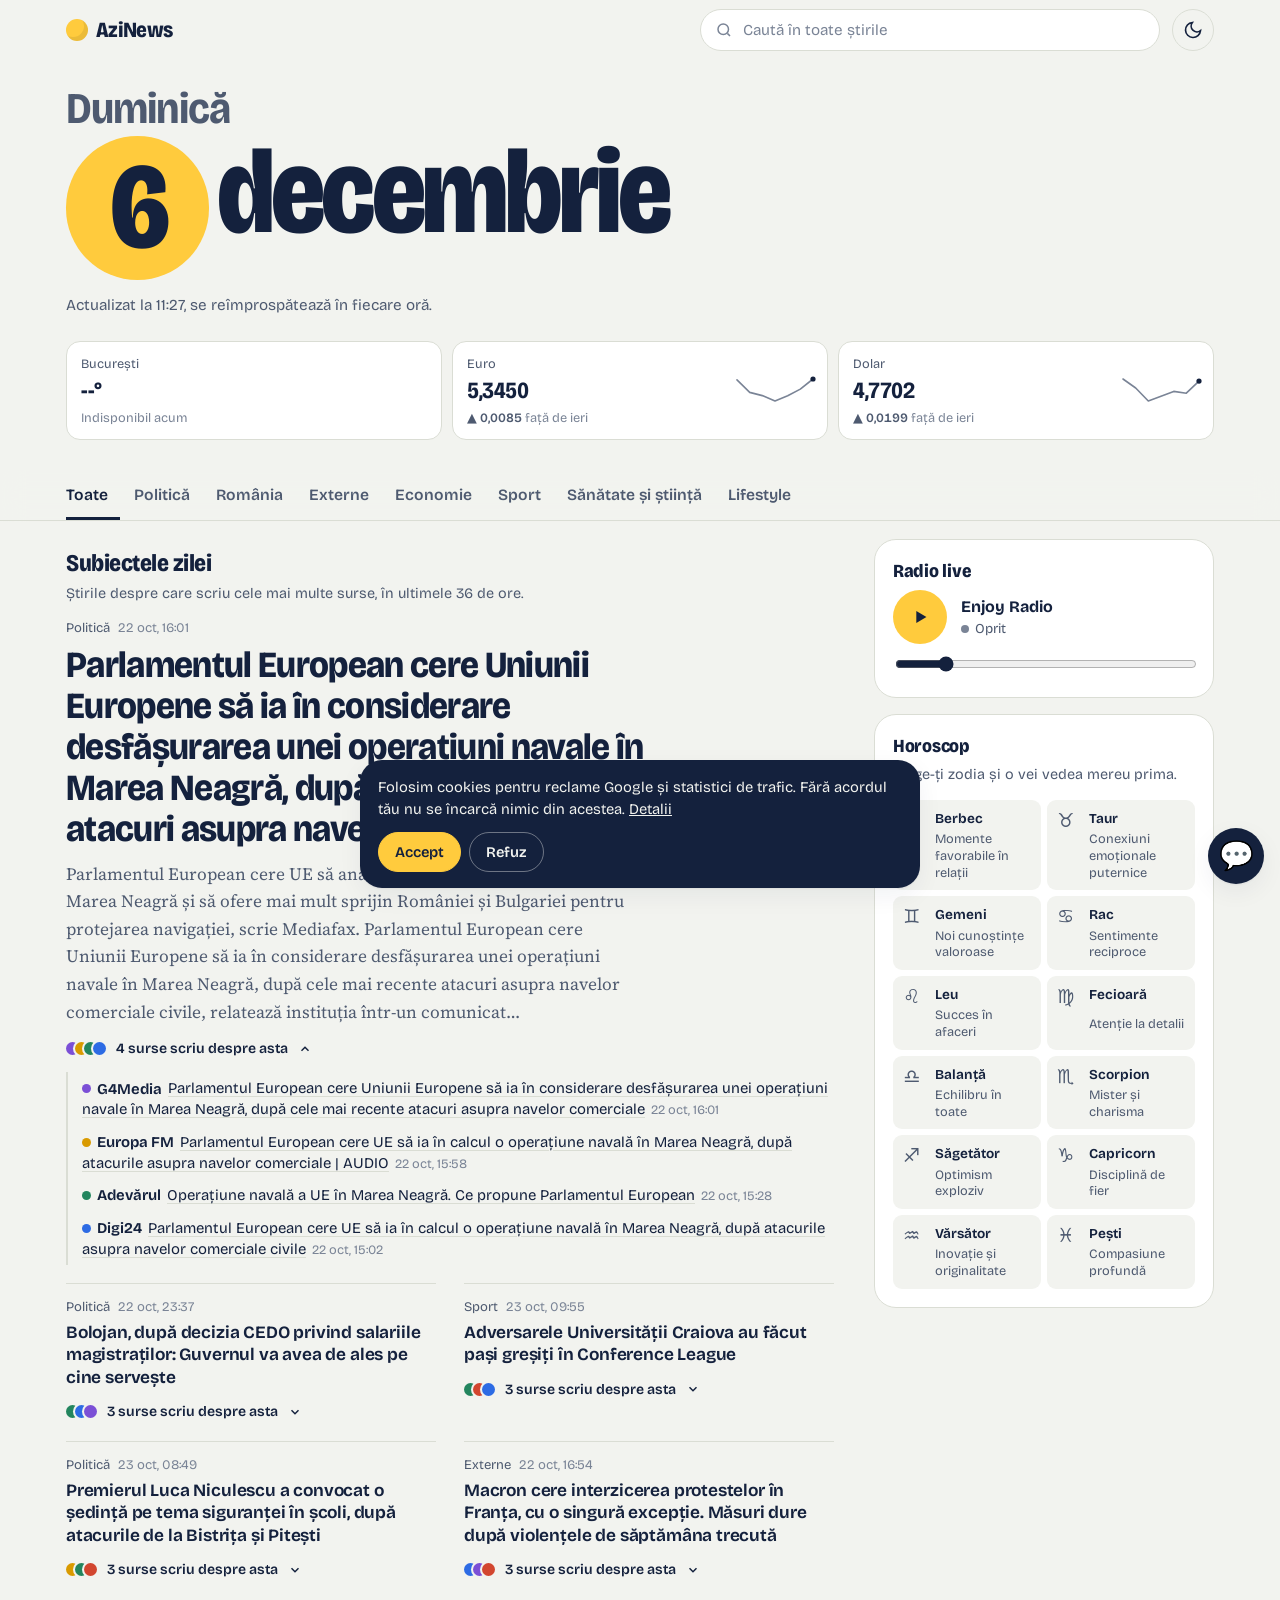
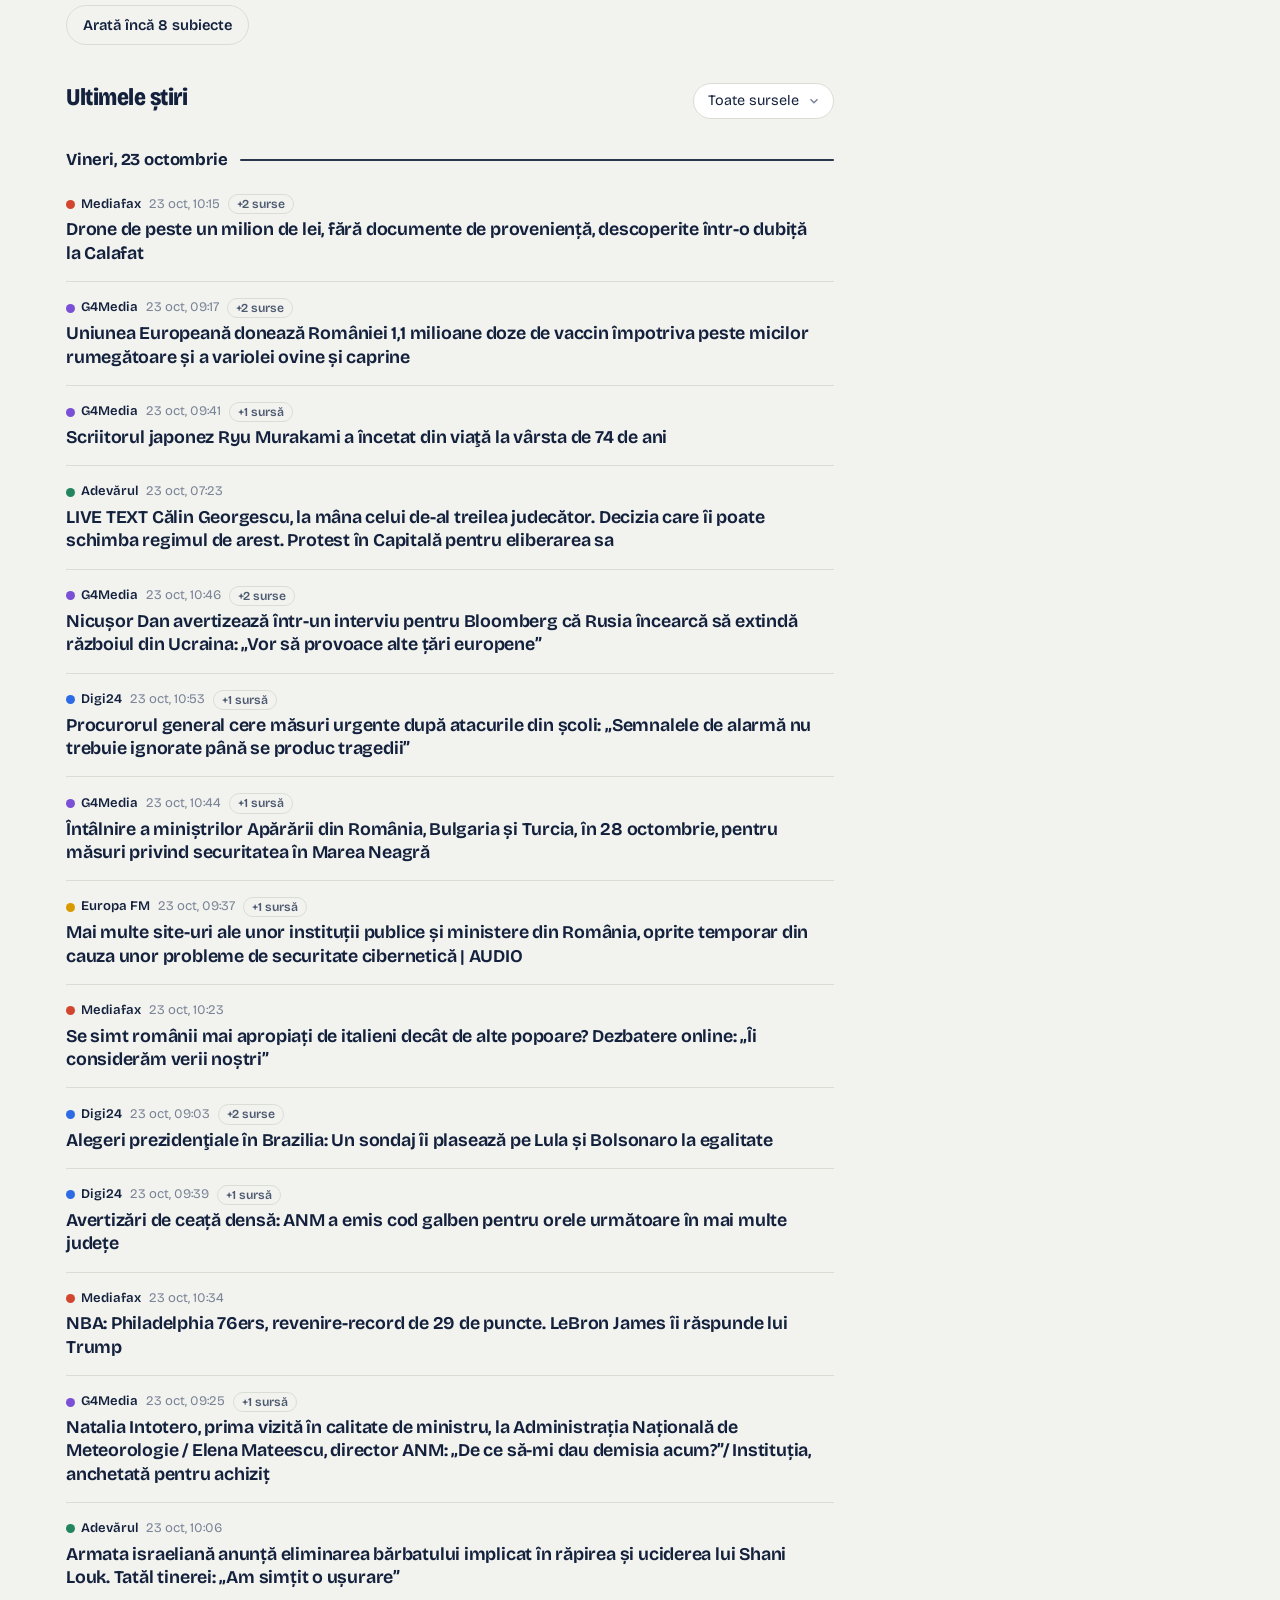
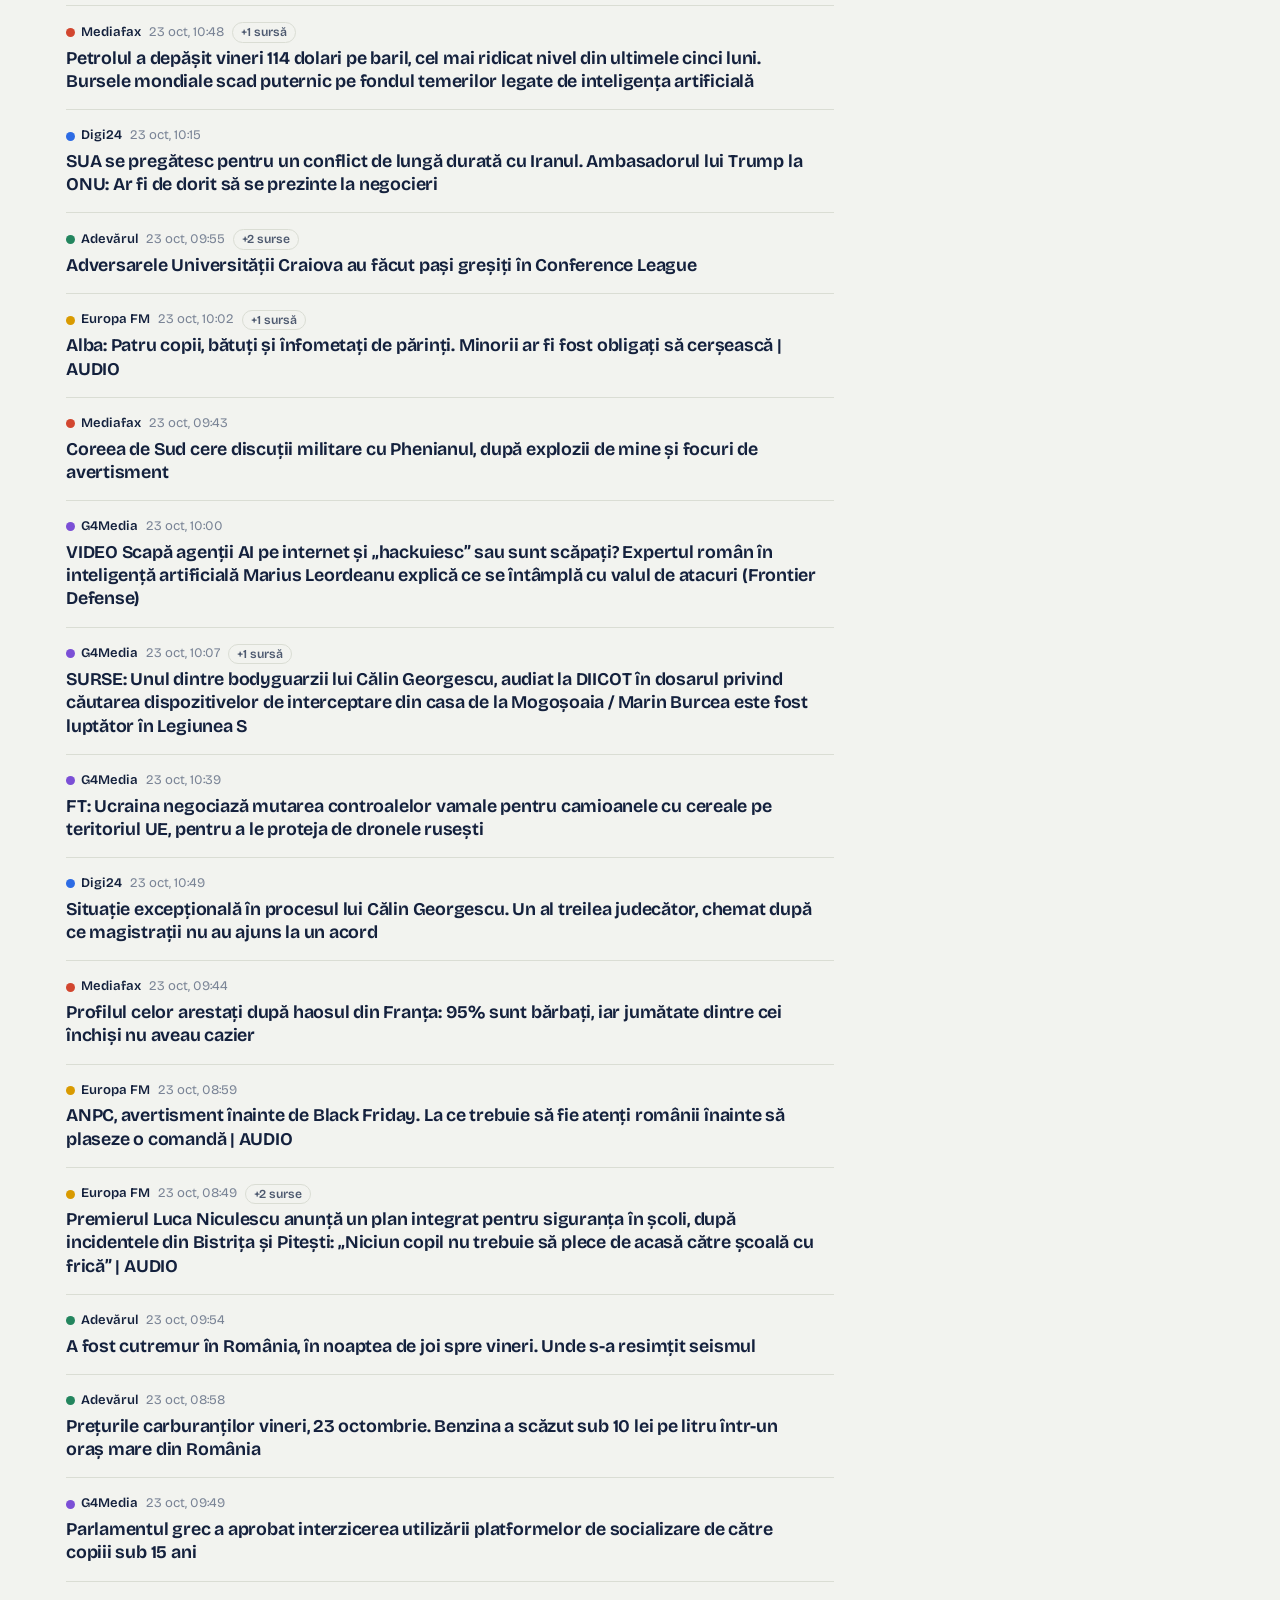
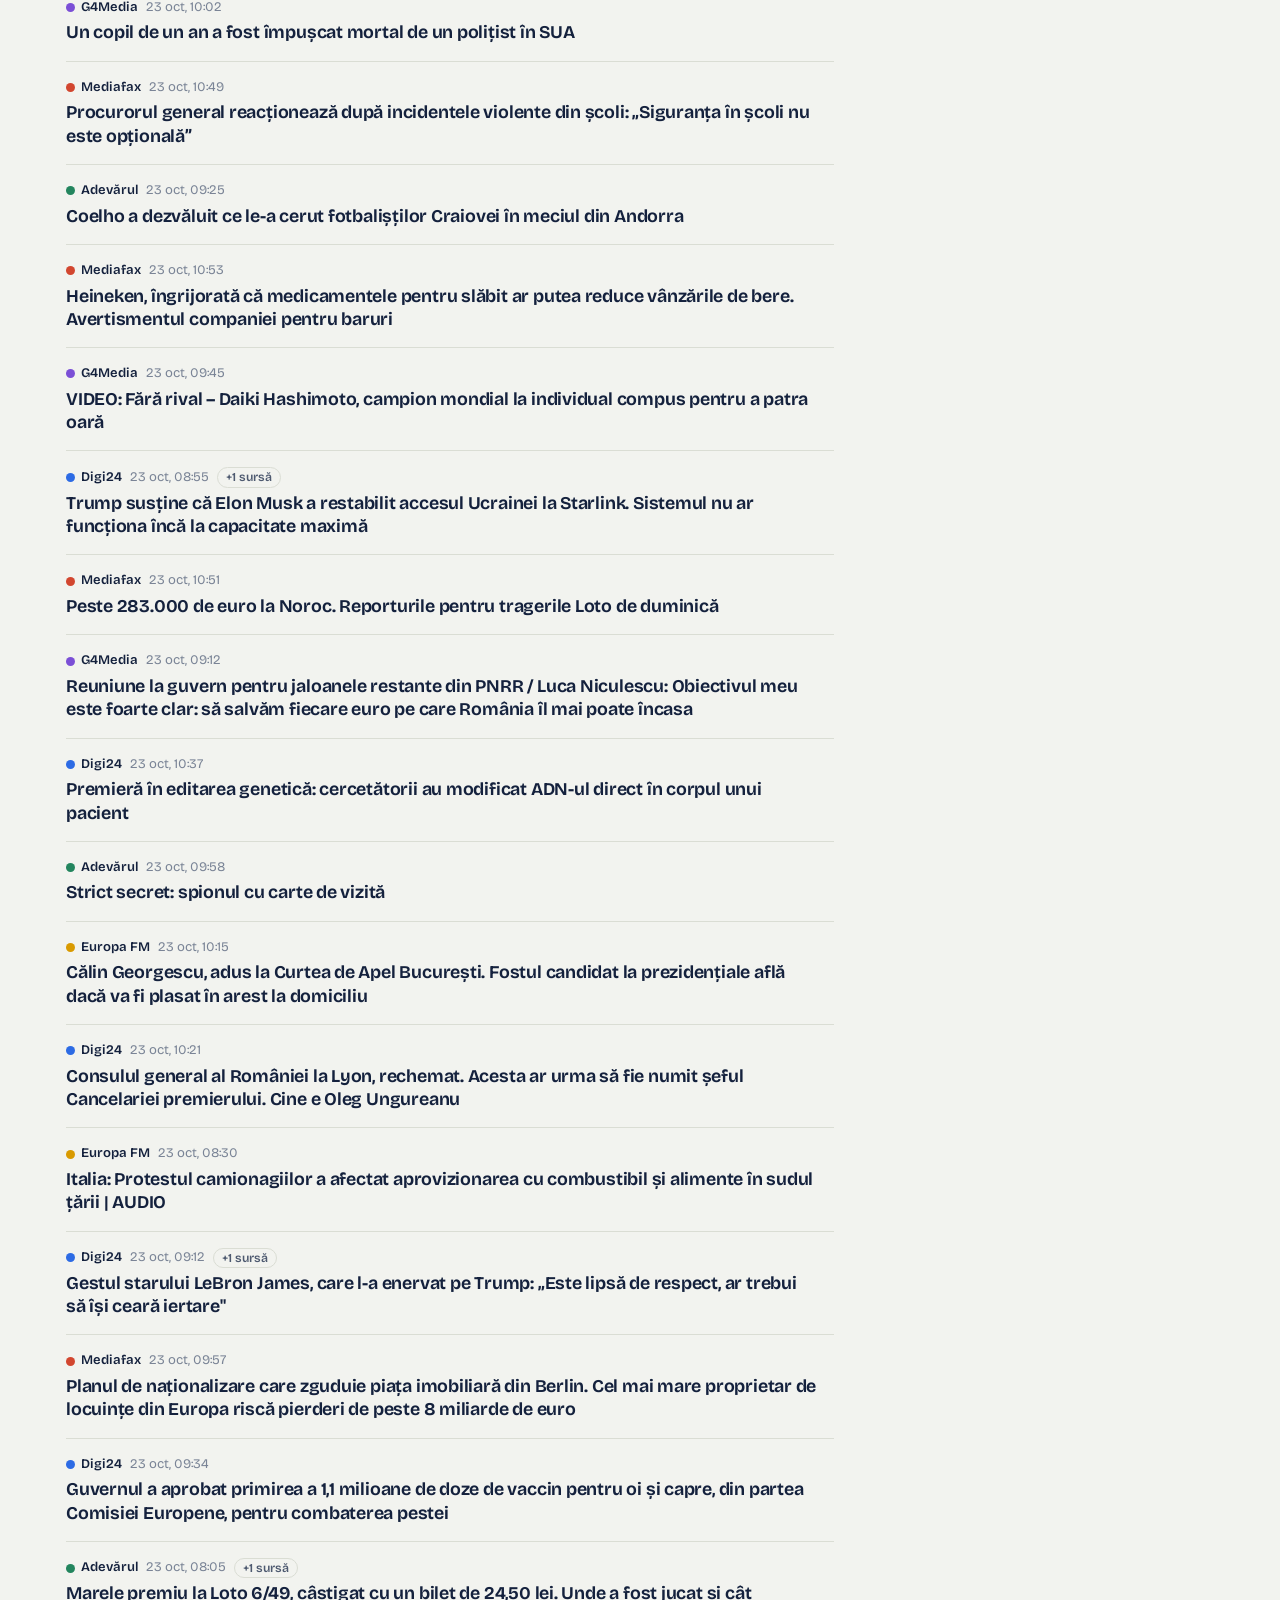
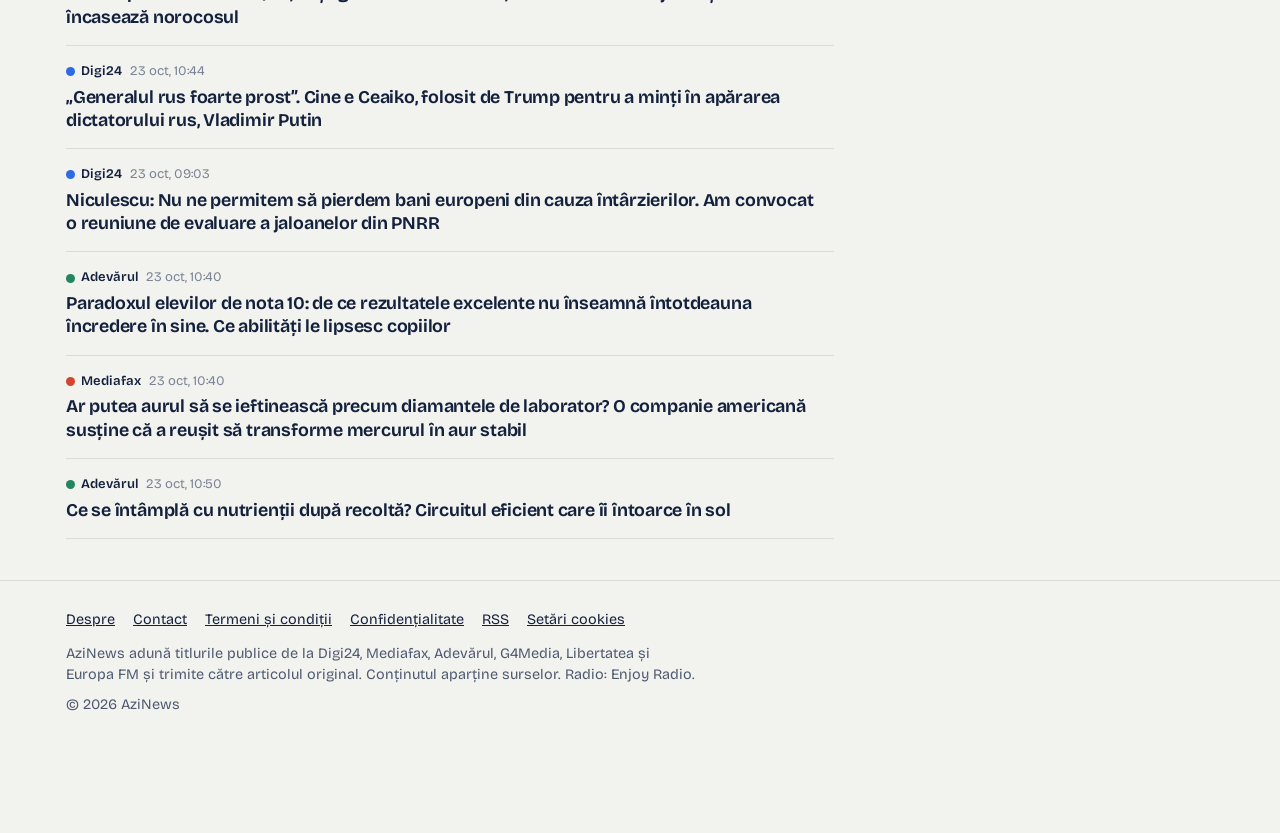
==== index.html @ 399f36e2 "Carduri de sus: curs BNR cu variație, pictograme meteo, crypto mutat în sertar - fetch_fx.py: curs o" ====
<!DOCTYPE html>
<html lang="ro">
<head>
    <meta charset="UTF-8">
    <meta name="viewport" content="width=device-width, initial-scale=1, viewport-fit=cover">
    <title>AziNews - Știrile de azi din România</title>
    <meta name="description" content="Știrile zilei din România într-un singur loc: Digi24, Mediafax, Adevărul, G4Media, Libertatea și Europa FM. Plus vremea, cursul valutar și radio live.">
    <meta property="og:title" content="AziNews - Știrile de azi din România">
    <meta property="og:description" content="Știrile zilei din șase surse românești, actualizate în fiecare oră.">
    <meta property="og:type" content="website">
    <meta property="og:url" content="https://azinews.ro/">
    <meta property="og:image" content="https://azinews.ro/icon-512.png">
    <meta name="theme-color" content="#F2F3EF" media="(prefers-color-scheme: light)">
    <meta name="theme-color" content="#0E1525" media="(prefers-color-scheme: dark)">
    <link rel="manifest" href="manifest.json">
    <link rel="icon" href="icon-192.png">
    <link rel="apple-touch-icon" href="icon-192.png">
    <link rel="alternate" type="application/rss+xml" title="AziNews" href="feed.xml">
    <link rel="preconnect" href="https://fonts.googleapis.com">
    <link rel="preconnect" href="https://fonts.gstatic.com" crossorigin>
    <link href="https://fonts.googleapis.com/css2?family=Bricolage+Grotesque:opsz,wdth,wght@12..96,75..100,400..800&family=Source+Serif+4:ital,opsz,wght@0,8..60,400;0,8..60,600;1,8..60,400&display=swap" rel="stylesheet">
    <script>
        // tema se aplică înainte de randare, ca să nu clipească pagina
        (function () {
            try {
                var t = localStorage.getItem('theme');
                if (t === 'light' || t === 'dark') document.documentElement.dataset.theme = t;
            } catch (e) {}
        })();
    </script>
    <style>
        :root {
            --paper: #F2F3EF;
            --surface: #FFFFFF;
            --ink: #14213D;
            --ink-2: #4E5A70;
            --ink-3: #7A8496;
            --rule: #DADDD4;
            --link: #2448E0;
            --azi: #FFCB3D;
            --azi-ink: #14213D;
            --up: #12805C;
            --down: #C23A2B;
            --shadow: 0 1px 2px rgba(20, 33, 61, .06), 0 8px 24px rgba(20, 33, 61, .06);

            --src-digi24: #2D6BE4;
            --src-mediafax: #D2462F;
            --src-europafm: #D99A00;
            --src-libertatea: #C2185B;
            --src-adevarul: #23855E;
            --src-g4media: #7B4FD6;

            --display: 'Bricolage Grotesque', system-ui, sans-serif;
            --serif: 'Source Serif 4', Georgia, serif;
            --radius-lg: 22px;
            --radius: 14px;
            --radius-sm: 9px;
            --gutter: 16px;
            color-scheme: light;
        }
        @media (prefers-color-scheme: dark) {
            :root:not([data-theme="light"]) {
                --paper: #0E1525;
                --surface: #162038;
                --ink: #E9EDF5;
                --ink-2: #A3AEC2;
                --ink-3: #75819A;
                --rule: #26324D;
                --link: #93AAFF;
                --azi: #FFD45C;
                --up: #4CC79A;
                --down: #FF7A6B;
                --shadow: 0 1px 2px rgba(0, 0, 0, .3), 0 10px 30px rgba(0, 0, 0, .25);
                color-scheme: dark;
            }
        }
        :root[data-theme="dark"] {
            --paper: #0E1525;
            --surface: #162038;
            --ink: #E9EDF5;
            --ink-2: #A3AEC2;
            --ink-3: #75819A;
            --rule: #26324D;
            --link: #93AAFF;
            --azi: #FFD45C;
            --up: #4CC79A;
            --down: #FF7A6B;
            --shadow: 0 1px 2px rgba(0, 0, 0, .3), 0 10px 30px rgba(0, 0, 0, .25);
            color-scheme: dark;
        }

        *, *::before, *::after { box-sizing: border-box; }
        html { -webkit-text-size-adjust: 100%; }
        body {
            margin: 0;
            background: var(--paper);
            color: var(--ink);
            font-family: var(--display);
            font-size: 16px;
            line-height: 1.5;
            -webkit-font-smoothing: antialiased;
        }
        a { color: var(--link); }
        button { font: inherit; color: inherit; }
        img { display: block; max-width: 100%; }
        :focus-visible { outline: 3px solid var(--link); outline-offset: 2px; border-radius: 6px; }
        .sr-only { position: absolute; width: 1px; height: 1px; overflow: hidden; clip: rect(0 0 0 0); white-space: nowrap; }
        .wrap { max-width: 1180px; margin: 0 auto; padding: 0 var(--gutter); }

        /* ---------- bara de sus ---------- */
        .topbar {
            position: sticky; top: 0; z-index: 50;
            background: color-mix(in srgb, var(--paper) 88%, transparent);
            backdrop-filter: saturate(1.4) blur(12px);
            -webkit-backdrop-filter: saturate(1.4) blur(12px);
            border-bottom: 1px solid transparent;
            transition: border-color .2s;
        }
        .topbar.scrolled { border-bottom-color: var(--rule); }
        .topbar .wrap { display: flex; align-items: center; gap: 12px; height: 60px; }
        .wordmark {
            font-weight: 800; font-size: 1.35rem; letter-spacing: -0.03em;
            color: var(--ink); text-decoration: none; display: flex; align-items: center; gap: 8px;
            font-variation-settings: "wdth" 85;
        }
        .wordmark .sun {
            width: 22px; height: 22px; border-radius: 50%; background: var(--azi);
            box-shadow: inset -4px -4px 0 rgba(0,0,0,.08);
        }
        .search {
            flex: 1; display: flex; align-items: center; gap: 8px;
            max-width: 460px; margin-left: auto;
            background: var(--surface); border: 1px solid var(--rule); border-radius: 999px;
            padding: 0 6px 0 14px; height: 42px;
        }
        .search:focus-within { border-color: var(--link); }
        .search svg { flex: none; width: 18px; height: 18px; color: var(--ink-3); }
        .search input {
            flex: 1; min-width: 0; border: 0; outline: 0; background: transparent;
            font: inherit; font-size: 0.95rem; color: var(--ink);
        }
        .search input::-webkit-search-cancel-button { display: none; }
        .search input::placeholder { color: var(--ink-3); }
        .icon-btn {
            flex: none; width: 42px; height: 42px; border-radius: 50%;
            display: grid; place-items: center; cursor: pointer;
            background: transparent; border: 1px solid var(--rule);
        }
        .icon-btn:hover { background: var(--surface); }
        .icon-btn svg { width: 20px; height: 20px; }
        .search .clear { width: 32px; height: 32px; border: 0; display: none; }
        .search.has-text .clear { display: grid; }

        /* ---------- azi: data ca masthead ---------- */
        .today { padding: 28px 0 8px; }
        .today h1 {
            margin: 0; font-weight: 800; line-height: .9; letter-spacing: -0.03em;
            font-size: clamp(3.1rem, 13vw, 7.6rem);
            font-variation-settings: "wdth" 84, "opsz" 96;
        }
        .today .weekday {
            display: block; font-size: .36em; letter-spacing: -0.02em; font-weight: 700;
            color: var(--ink-2); margin-bottom: .18em; font-variation-settings: "wdth" 90, "opsz" 48;
        }
        .today .num {
            display: inline-grid; place-items: center;
            min-width: 1.18em; height: 1.18em; padding: 0 .08em; margin-right: .06em;
            border-radius: 999px; background: var(--azi); color: var(--azi-ink);
            vertical-align: -.12em;
        }
        .today .status { margin: 14px 0 0; color: var(--ink-2); font-size: .95rem; }
        .today .status strong { color: var(--ink); font-weight: 600; }

        /* ---------- dintr-o privire: vreme, curs, crypto ---------- */
        .glance {
            display: grid; grid-template-columns: repeat(3, minmax(0, 1fr)); gap: 10px;
            margin: 24px 0 0;
        }
        .glance-item {
            text-align: left; cursor: pointer; background: var(--surface);
            border: 1px solid var(--rule); border-radius: var(--radius);
            padding: 12px 14px; min-width: 0;
        }
        .glance-item:hover { border-color: var(--ink-3); }
        .glance-item[aria-expanded="true"] { border-color: var(--ink); box-shadow: inset 0 0 0 1px var(--ink); }
        .glance-label { display: block; font-size: .8rem; color: var(--ink-2); white-space: nowrap; overflow: hidden; text-overflow: ellipsis; }
        .glance-value {
            display: block; font-weight: 700; font-size: 1.45rem; letter-spacing: -0.02em;
            font-variant-numeric: tabular-nums; font-variation-settings: "wdth" 85;
            white-space: nowrap; overflow: hidden; text-overflow: ellipsis;
        }
        .glance-sub { display: block; font-size: .8rem; color: var(--ink-3); white-space: nowrap; overflow: hidden; text-overflow: ellipsis; }
        .glance-item { position: relative; }
        .glance-value { display: flex; align-items: center; gap: 8px; }
        .wx:empty { display: none; }
        .wx svg { width: 28px; height: 28px; display: block; }
        .chg { color: var(--ink-2); font-weight: 600; font-variant-numeric: tabular-nums; }
        .spark { position: absolute; right: 14px; top: 50%; transform: translateY(-50%); width: 76px; height: 30px; color: var(--ink-3); }
        .spark svg { width: 100%; height: 100%; display: block; overflow: visible; }
        .drawer-head { display: flex; align-items: center; justify-content: space-between; gap: 12px; flex-wrap: wrap; margin-bottom: 12px; }
        .drawer-head h2 { margin: 0; }
        .seg { display: inline-flex; background: var(--paper); border-radius: 999px; padding: 3px; }
        .seg button { all: unset; cursor: pointer; padding: 6px 14px; border-radius: 999px; font-size: .88rem; font-weight: 600; color: var(--ink-2); }
        .seg button[aria-selected="true"] { background: var(--surface); color: var(--ink); box-shadow: 0 1px 2px rgba(0,0,0,.12); }
        .seg button:focus-visible { outline: 3px solid var(--link); }
        .fx-note { margin: 12px 0 0; font-size: .82rem; }
        .fx-note:empty { display: none; }
        .tile .chg { font-size: .8rem; }
        .drawer {
            margin-top: 10px; background: var(--surface); border: 1px solid var(--rule);
            border-radius: var(--radius); padding: 16px;
        }
        .drawer[hidden] { display: none; }
        .drawer h2 { margin: 0 0 12px; font-size: 1.05rem; font-weight: 700; }
        .drawer-grid { display: grid; grid-template-columns: repeat(auto-fill, minmax(118px, 1fr)); gap: 8px; }
        .tile { background: var(--paper); border-radius: var(--radius-sm); padding: 10px 12px; }
        .tile b { display: block; font-size: 1.05rem; font-variant-numeric: tabular-nums; }
        .tile > span { display: block; font-size: .8rem; color: var(--ink-2); }
        .tile b.glance-value { display: flex; gap: 6px; margin: 4px 0 2px; }
        .tile svg { width: 22px; height: 22px; flex: none; }
        .drawer-grid[hidden], .fx-note[hidden] { display: none; }
        .tile .up { color: var(--up); } .tile .down { color: var(--down); }
        .city-row { display: flex; gap: 8px; flex-wrap: wrap; margin-bottom: 14px; position: relative; }
        .city-row input {
            flex: 1 1 200px; height: 40px; border-radius: 999px; border: 1px solid var(--rule);
            background: var(--paper); color: var(--ink); padding: 0 14px; font: inherit;
        }
        .chip {
            flex: none; height: 36px; padding: 0 14px; border-radius: 999px; cursor: pointer;
            border: 1px solid var(--rule); background: var(--surface); color: var(--ink);
            font-size: .9rem; display: inline-flex; align-items: center; gap: 7px; white-space: nowrap;
        }
        .chip:hover { border-color: var(--ink-3); }
        .chip[aria-pressed="true"] { background: var(--ink); border-color: var(--ink); color: var(--paper); }
        .city-results { display: flex; gap: 6px; flex-wrap: wrap; }
        .muted { color: var(--ink-2); font-size: .9rem; }

        /* ---------- surse ---------- */
        .sources {
            display: flex; gap: 8px; overflow-x: auto; scrollbar-width: none;
            margin: 28px calc(var(--gutter) * -1) 0; padding: 2px var(--gutter) 4px;
        }
        .sources::-webkit-scrollbar { display: none; }
        .dot { width: 9px; height: 9px; border-radius: 50%; background: var(--src, var(--ink-3)); flex: none; }
        .chip[aria-pressed="true"] .dot { box-shadow: 0 0 0 2px var(--paper); }

        /* ---------- categorii (lipite sub bara de sus) ---------- */
        .cats {
            position: sticky; top: 60px; z-index: 40; margin-top: 22px;
            background: color-mix(in srgb, var(--paper) 92%, transparent);
            backdrop-filter: saturate(1.4) blur(12px); -webkit-backdrop-filter: saturate(1.4) blur(12px);
            border-bottom: 1px solid var(--rule);
        }
        .cats-inner { display: flex; gap: 2px; overflow-x: auto; scrollbar-width: none; }
        .cats-inner::-webkit-scrollbar { display: none; }
        .cats button {
            all: unset; cursor: pointer; white-space: nowrap; padding: 13px 12px 11px;
            font-weight: 600; font-size: .98rem; color: var(--ink-2); border-bottom: 3px solid transparent;
        }
        .cats button:first-child { padding-left: 0; }
        .cats button:hover { color: var(--ink); }
        .cats button[aria-pressed="true"] { color: var(--ink); border-bottom-color: var(--ink); }
        .cats button:focus-visible { outline: 3px solid var(--link); outline-offset: -3px; border-radius: 6px; }
        .src-select select {
            appearance: none; -webkit-appearance: none; height: 36px; border-radius: 999px; cursor: pointer;
            border: 1px solid var(--rule); background-color: var(--surface); color: var(--ink);
            font: inherit; font-size: .9rem; padding: 0 34px 0 14px;
            background-image: url("data:image/svg+xml,%3Csvg xmlns='http://www.w3.org/2000/svg' viewBox='0 0 24 24' fill='none' stroke='%237A8496' stroke-width='2.5'%3E%3Cpath d='m6 9 6 6 6-6'/%3E%3C/svg%3E");
            background-repeat: no-repeat; background-position: right 12px center; background-size: 14px;
        }

        /* ---------- subiectele zilei ---------- */
        #topStories { margin: 6px 0 34px; }
        #topStories[hidden] { display: none; }
        .ts-head p { margin: 2px 0 0; color: var(--ink-2); font-size: .9rem; }
        .ts-grid { display: grid; grid-template-columns: repeat(2, minmax(0, 1fr)); gap: 0 28px; margin-top: 18px; }
        .ts-item { border-top: 1px solid var(--rule); padding: 14px 0 16px; }
        .ts-item h3 { margin: 4px 0 6px; font-size: 1.08rem; line-height: 1.3; font-weight: 650; letter-spacing: -0.01em; }
        .ts-item h3 a, .lead h3 a { color: inherit; text-decoration: none; }
        .ts-item h3 a:hover { text-decoration: underline; text-underline-offset: 3px; }
        .why { font-family: var(--serif); color: var(--ink-2); font-size: .98rem; line-height: 1.55; margin: 0; }
        .lead .why { font-size: 1.08rem; line-height: 1.6; margin-top: 10px; max-width: 62ch; }
        .coverage { margin-top: 12px; }
        .cov-toggle { all: unset; cursor: pointer; display: inline-flex; align-items: center; gap: 10px; font-size: .88rem; font-weight: 600; color: var(--ink); }
        .cov-toggle:hover span:last-child { text-decoration: underline; text-underline-offset: 3px; }
        .cov-toggle:focus-visible { outline: 3px solid var(--link); outline-offset: 3px; border-radius: 4px; }
        .cov-toggle svg { width: 14px; height: 14px; transition: transform .15s; }
        .cov-toggle[aria-expanded="true"] svg { transform: rotate(180deg); }
        .cov-dots { display: inline-flex; padding-left: 4px; }
        .cov-dots .dot { width: 13px; height: 13px; margin-left: -4px; box-shadow: 0 0 0 2px var(--paper); }
        .cov-list { list-style: none; margin: 10px 0 0; padding: 0; border-left: 2px solid var(--rule); }
        .cov-list[hidden] { display: none; }
        .cov-list li { padding: 6px 0 6px 14px; font-size: .93rem; line-height: 1.38; }
        .cov-list .src { font-weight: 650; margin-right: 6px; display: inline-flex; align-items: center; gap: 6px; }
        .cov-list a { color: var(--ink); text-decoration-color: var(--rule); text-underline-offset: 3px; }
        .cov-list a:hover { text-decoration-color: currentColor; }
        .cov-list time { color: var(--ink-3); font-size: .8rem; margin-left: 6px; white-space: nowrap; }
        .more-src { font-size: .76rem; font-weight: 600; color: var(--ink-2); border: 1px solid var(--rule); border-radius: 999px; padding: 0 8px; }
        .cat-label { color: var(--ink-2); }

        /* ---------- layout ---------- */
        .layout { display: grid; grid-template-columns: minmax(0, 1fr) 340px; gap: 40px; align-items: start; margin-top: 18px; padding-bottom: 40px; }
        .feed-head { display: flex; align-items: baseline; justify-content: space-between; gap: 12px; margin: 6px 0 4px; }
        .feed-head h2 { margin: 0; font-size: 1.5rem; letter-spacing: -0.02em; font-weight: 800; font-variation-settings: "wdth" 85; }

        /* știrea principală */
        .lead { margin: 12px 0 8px; }
        .lead-media {
            display: block; position: relative; border-radius: var(--radius-lg); overflow: hidden;
            aspect-ratio: 16 / 9; background: var(--rule);
        }
        .lead-media img { width: 100%; height: 100%; object-fit: cover; }
        .lead .story-meta { margin-top: 14px; }
        .lead h3 {
            margin: 6px 0 0; font-size: clamp(1.55rem, 4.2vw, 2.3rem); line-height: 1.12;
            letter-spacing: -0.018em; font-weight: 750; font-variation-settings: "wdth" 94, "opsz" 72;
            max-width: 28ch;
        }
        .lead h3 a { color: inherit; text-decoration: none; }
        .lead h3 a:hover { text-decoration: underline; text-decoration-thickness: 2px; text-underline-offset: 4px; }
        .lead p { font-family: var(--serif); font-size: 1.08rem; line-height: 1.62; color: var(--ink-2); max-width: 62ch; margin: 10px 0 0; }

        /* lista de știri */
        .day-break {
            display: flex; align-items: center; gap: 12px; margin: 28px 0 6px;
            font-weight: 700; font-size: 1.05rem; letter-spacing: -0.01em;
        }
        .day-break::after { content: ""; flex: 1; height: 2px; background: var(--ink); opacity: .9; border-radius: 2px; }
        .story { border-bottom: 1px solid var(--rule); }
        .story-row { display: grid; grid-template-columns: minmax(0, 1fr) auto; gap: 16px; padding: 16px 0; align-items: start; }
        .story-meta { display: flex; align-items: center; gap: 8px; font-size: .82rem; color: var(--ink-2); flex-wrap: wrap; }
        .story-meta .src { display: inline-flex; align-items: center; gap: 6px; font-weight: 600; color: var(--ink); }
        .story-meta time { color: var(--ink-3); }
        .story-toggle {
            all: unset; display: block; cursor: pointer; margin-top: 4px;
            font-size: 1.12rem; line-height: 1.3; font-weight: 650; letter-spacing: -0.012em;
            font-variation-settings: "opsz" 24;
        }
        .story-toggle:hover { text-decoration: underline; text-decoration-thickness: 1.5px; text-underline-offset: 3px; }
        .story-toggle:focus-visible { outline: 3px solid var(--link); outline-offset: 3px; border-radius: 4px; }
        .story-thumb { width: 104px; height: 78px; border-radius: var(--radius-sm); object-fit: cover; background: var(--rule); }
        .story-more { padding: 0 0 18px; }
        .story-more[hidden] { display: none; }
        .story-more p { font-family: var(--serif); font-size: 1.02rem; line-height: 1.62; color: var(--ink-2); margin: 0 0 14px; max-width: 64ch; }
        .story-actions { display: flex; gap: 8px; flex-wrap: wrap; }
        .btn {
            display: inline-flex; align-items: center; gap: 8px; height: 40px; padding: 0 16px;
            border-radius: 999px; font-size: .92rem; font-weight: 600; cursor: pointer; text-decoration: none;
            border: 1px solid var(--ink); background: var(--ink); color: var(--paper);
        }
        .btn.ghost { background: transparent; color: var(--ink); border-color: var(--rule); }
        .btn.ghost:hover { border-color: var(--ink-3); }
        .btn svg { width: 16px; height: 16px; }
        .story.hit .story-row { padding: 14px 0; }
        .news-status { padding: 22px 0; color: var(--ink-2); }
        .news-status:empty { display: none; }
        #railAd:empty { display: none; }
        .news-ad { padding: 16px 0; border-bottom: 1px solid var(--rule); min-height: 0; }

        /* ---------- coloana laterală ---------- */
        .rail { display: grid; gap: 16px; position: sticky; top: 76px; }
        .panel { background: var(--surface); border: 1px solid var(--rule); border-radius: var(--radius-lg); padding: 18px; }
        .panel h2 { margin: 0 0 4px; font-size: 1.15rem; font-weight: 800; letter-spacing: -0.015em; font-variation-settings: "wdth" 88; }
        .panel > p { margin: 0 0 14px; color: var(--ink-2); font-size: .9rem; }
        .top10 { margin: 0; padding: 0; list-style: none; counter-reset: top; }
        .top10 li { counter-increment: top; display: grid; grid-template-columns: 30px 1fr; gap: 6px; padding: 10px 0; border-top: 1px solid var(--rule); font-size: .95rem; line-height: 1.4; }
        .top10 li::before { content: counter(top); font-weight: 800; font-size: 1.15rem; line-height: 1.2; font-variant-numeric: tabular-nums; }
        .top10 strong { font-weight: 650; }
        .radio { display: flex; align-items: center; gap: 14px; }
        .play {
            width: 54px; height: 54px; border-radius: 50%; border: 0; cursor: pointer; flex: none;
            background: var(--azi); color: var(--azi-ink); display: grid; place-items: center;
        }
        .play svg { width: 22px; height: 22px; }
        .radio-name { font-weight: 700; }
        .radio-state { font-size: .85rem; color: var(--ink-2); display: flex; align-items: center; gap: 6px; }
        .live-dot { width: 8px; height: 8px; border-radius: 50%; background: var(--ink-3); }
        .radio.playing .live-dot { background: var(--down); animation: pulse 1.6s ease-in-out infinite; }
        @keyframes pulse { 50% { opacity: .35; } }
        #volume { width: 100%; margin-top: 12px; accent-color: var(--ink); }
        .signs { display: grid; grid-template-columns: repeat(2, minmax(0, 1fr)); gap: 6px; }
        .sign {
            all: unset; cursor: pointer; display: grid; grid-template-columns: 26px 1fr; gap: 2px 6px;
            padding: 9px 10px; border-radius: var(--radius-sm); background: var(--paper); font-size: .85rem;
        }
        .sign:focus-visible { outline: 3px solid var(--link); }
        .sign .glyph { grid-row: span 2; font-size: 1.2rem; line-height: 1.2; }
        .sign b { font-weight: 650; }
        .sign span { color: var(--ink-2); font-size: .8rem; line-height: 1.3; }
        .sign.mine { background: var(--azi); color: var(--azi-ink); grid-column: 1 / -1; }
        .sign.mine span { color: var(--azi-ink); opacity: .8; }

        footer { border-top: 1px solid var(--rule); padding: 28px 0 110px; color: var(--ink-2); font-size: .9rem; }
        footer nav { display: flex; gap: 6px 18px; flex-wrap: wrap; margin-bottom: 12px; }
        footer nav a { color: var(--ink); }
        footer p { margin: 0 0 8px; max-width: 70ch; }

        .consent {
            position: fixed; left: 12px; right: 12px; bottom: 12px; z-index: 60; max-width: 560px; margin: 0 auto;
            background: var(--ink); color: var(--paper); border-radius: var(--radius-lg); padding: 16px 18px;
            box-shadow: var(--shadow); display: none;
        }
        .consent.show { display: block; }
        .consent p { margin: 0 0 12px; font-size: .92rem; }
        .consent a { color: inherit; }
        .consent .row { display: flex; gap: 8px; flex-wrap: wrap; }
        .consent .btn { background: var(--azi); color: var(--azi-ink); border-color: var(--azi); }
        .consent .btn.ghost { background: transparent; color: var(--paper); border-color: color-mix(in srgb, var(--paper) 40%, transparent); }

        /* chatbot-ul (chatbot.js) adus la paleta site-ului */
        html body .azinews-chat-btn { background: var(--ink); box-shadow: var(--shadow); width: 56px; height: 56px; right: 16px; bottom: 16px; }
        html body .azinews-chat-btn:hover { transform: none; box-shadow: var(--shadow); }

        @media (max-width: 1100px) { .spark { display: none; } }
        @media (max-width: 960px) {
            .layout { grid-template-columns: 1fr; gap: 24px; }
            .rail { position: static; grid-template-columns: repeat(auto-fit, minmax(280px, 1fr)); }
        }
        @media (max-width: 640px) {
            .topbar .wrap { gap: 8px; }
            .search { height: 40px; }
            .wordmark .label { display: none; }
            .glance { gap: 6px; margin-top: 18px; }
            .glance-item { padding: 9px 10px; border-radius: var(--radius-sm); }
            .glance-value { font-size: 1.2rem; gap: 5px; }
            .wx svg { width: 22px; height: 22px; }
            .glance .vs, .spark { display: none; }
            .city-results { flex-wrap: nowrap; overflow-x: auto; scrollbar-width: none; margin: 0 -16px; padding: 0 16px; }
            .city-results::-webkit-scrollbar { display: none; }
            .today { padding-top: 20px; }
            .lead p { display: -webkit-box; -webkit-line-clamp: 4; -webkit-box-orient: vertical; overflow: hidden; font-size: 1.02rem; }
            .sources { margin-top: 20px; }
            .story-thumb { width: 88px; height: 66px; }
            .ts-grid { grid-template-columns: 1fr; }
            .cats { margin-top: 18px; }
            .feed-head { flex-wrap: wrap; }
            .lead-media { border-radius: var(--radius); }
        }
        @media (prefers-reduced-motion: reduce) {
            *, *::before, *::after { animation: none !important; transition: none !important; scroll-behavior: auto !important; }
        }
    </style>
</head>
<body>
    <header class="topbar" id="topbar">
        <div class="wrap">
            <a class="wordmark" href="./" aria-label="AziNews, prima pagină"><span class="sun" aria-hidden="true"></span><span class="label">AziNews</span></a>
            <form class="search" id="searchForm" role="search" onsubmit="event.preventDefault(); searchNews(this.q.value, true);">
                <svg viewBox="0 0 24 24" fill="none" stroke="currentColor" stroke-width="2" aria-hidden="true"><circle cx="11" cy="11" r="7"/><path d="m20 20-3.5-3.5"/></svg>
                <label class="sr-only" for="news-search">Caută în știri</label>
                <input type="search" id="news-search" name="q" placeholder="Caută în toate știrile" autocomplete="off" enterkeyhint="search" oninput="searchNews(this.value)">
                <button type="button" class="icon-btn clear" onclick="clearSearch()" aria-label="Șterge căutarea">
                    <svg viewBox="0 0 24 24" fill="none" stroke="currentColor" stroke-width="2" aria-hidden="true"><path d="M6 6l12 12M18 6 6 18"/></svg>
                </button>
            </form>
            <button class="icon-btn" id="themeBtn" onclick="toggleTheme()" aria-label="Schimbă tema">
                <svg viewBox="0 0 24 24" fill="none" stroke="currentColor" stroke-width="2" aria-hidden="true"><path d="M21 12.8A9 9 0 1 1 11.2 3a7 7 0 0 0 9.8 9.8z"/></svg>
            </button>
        </div>
    </header>

    <div class="wrap">
        <section class="today" aria-label="Azi">
            <h1 id="todayTitle"><span class="weekday">Azi</span>Știrile zilei</h1>
            <p class="status" id="todayStatus">Se încarcă știrile...</p>

            <div class="glance">
                <button class="glance-item" aria-expanded="false" aria-controls="drawer-weather" data-drawer="weather">
                    <span class="glance-label" id="weatherLabel">București</span>
                    <span class="glance-value"><span class="wx" id="weatherIcon" aria-hidden="true"></span><span id="weather">--°</span></span>
                    <span class="glance-sub" id="weatherSub">Vremea</span>
                </button>
                <button class="glance-item fx-item" aria-expanded="false" aria-controls="drawer-fx" data-drawer="fx">
                    <span class="glance-label">Euro</span>
                    <span class="glance-value" id="eur">--</span>
                    <span class="glance-sub" id="eurSub">lei</span>
                    <span class="spark" id="eurSpark" aria-hidden="true"></span>
                </button>
                <button class="glance-item fx-item" aria-expanded="false" aria-controls="drawer-fx" data-drawer="fx">
                    <span class="glance-label">Dolar</span>
                    <span class="glance-value" id="usd">--</span>
                    <span class="glance-sub" id="usdSub">lei</span>
                    <span class="spark" id="usdSpark" aria-hidden="true"></span>
                </button>
            </div>

            <div class="drawer" id="drawer-weather" hidden>
                <h2 id="weatherTitle">Vremea</h2>
                <div class="city-row">
                    <label class="sr-only" for="city-search">Caută un oraș</label>
                    <input type="search" id="city-search" placeholder="Caută un oraș din România" autocomplete="off" oninput="searchCity(this.value)">
                </div>
                <div class="city-results" id="city-dropdown"></div>
                <div class="drawer-grid" id="weather-forecast" style="margin-top:14px;"></div>
            </div>
            <div class="drawer" id="drawer-fx" hidden>
                <div class="drawer-head">
                    <h2 id="fxTitle">Cursul valutar</h2>
                    <div class="seg" role="tablist" aria-label="Tip curs">
                        <button role="tab" aria-selected="true" data-fxtab="fiat">Valute</button>
                        <button role="tab" aria-selected="false" data-fxtab="crypto">Crypto</button>
                    </div>
                </div>
                <div class="drawer-grid" id="currency-rates"><p class="muted">Se încarcă...</p></div>
                <div class="drawer-grid" id="crypto-rates" hidden><p class="muted">Se încarcă...</p></div>
                <p class="muted fx-note" id="fxNote"></p>
            </div>

        </section>
    </div>

    <nav class="cats" id="cats" aria-label="Categorii">
        <div class="wrap cats-inner">
            <button aria-pressed="true" data-cat="">Toate</button>
            <button aria-pressed="false" data-cat="politica">Politică</button>
            <button aria-pressed="false" data-cat="romania">România</button>
            <button aria-pressed="false" data-cat="externe">Externe</button>
            <button aria-pressed="false" data-cat="economie">Economie</button>
            <button aria-pressed="false" data-cat="sport">Sport</button>
            <button aria-pressed="false" data-cat="sanatate">Sănătate și știință</button>
            <button aria-pressed="false" data-cat="lifestyle">Lifestyle</button>
        </div>
    </nav>

    <div class="wrap">
        <div class="layout">
            <main class="feed news-section" id="feed">
                <section id="topStories" aria-labelledby="tsTitle" hidden></section>
                <div class="feed-head">
                    <h2 id="feedTitle">Ultimele știri</h2>
                    <label class="src-select"><span class="sr-only">Sursa</span>
                        <select id="sourceSelect">
                            <option value="">Toate sursele</option>
                            <option value="Digi24">Digi24</option>
                            <option value="Mediafax">Mediafax</option>
                            <option value="Adevarul">Adevărul</option>
                            <option value="G4Media">G4Media</option>
                            <option value="Libertatea">Libertatea</option>
                            <option value="Europa FM">Europa FM</option>
                        </select>
                    </label>
                </div>
                <div id="newsGrid"></div>
                <div id="newsStatus" class="news-status" aria-live="polite"></div>
                <div id="infiniteScrollSentinel" style="height: 1px;"></div>
            </main>

            <aside class="rail" aria-label="Mai mult">
                <section class="panel">
                    <h2>Radio live</h2>
                    <div class="radio" id="radio">
                        <button class="play" id="playBtn" aria-label="Pornește radioul">
                            <svg viewBox="0 0 24 24" fill="currentColor" aria-hidden="true" id="playIcon"><path d="M8 5.5v13l11-6.5z"/></svg>
                        </button>
                        <div>
                            <div class="radio-name">Enjoy Radio</div>
                            <div class="radio-state"><span class="live-dot"></span><span id="radioState">Oprit</span></div>
                        </div>
                    </div>
                    <label class="sr-only" for="volume">Volum</label>
                    <input type="range" id="volume" min="0" max="1" step="0.05" value="0.15">
                    <audio id="radioPlayer" preload="none" src="https://live.enjoyradio.ro/radio/8000/enjoylive.mp3"></audio>
                </section>

                <section class="panel">
                    <h2>Horoscop</h2>
                    <p>Alege-ți zodia și o vei vedea mereu prima.</p>
                    <div class="signs" id="horoscopeGrid"></div>
                </section>

                <div class="news-ad" id="railAd"></div>
            </aside>
        </div>
    </div>

    <footer>
        <div class="wrap">
            <nav aria-label="Pagini">
                <a href="despre.html">Despre</a>
                <a href="contact.html">Contact</a>
                <a href="terms.html">Termeni și condiții</a>
                <a href="privacy.html">Confidențialitate</a>
                <a href="feed.xml">RSS</a>
                <a href="#" onclick="event.preventDefault(); showConsent()">Setări cookies</a>
            </nav>
            <p>AziNews adună titlurile publice de la Digi24, Mediafax, Adevărul, G4Media, Libertatea și Europa FM și trimite către articolul original. Conținutul aparține surselor. Radio: Enjoy Radio.</p>
            <p>© 2026 AziNews</p>
        </div>
    </footer>

    <div class="consent" id="cookieBanner" role="dialog" aria-label="Cookies">
        <p>Folosim cookies pentru reclame Google și statistici de trafic. Fără acordul tău nu se încarcă nimic din acestea. <a href="privacy.html">Detalii</a></p>
        <div class="row">
            <button class="btn" onclick="acceptCookies()">Accept</button>
            <button class="btn ghost" onclick="rejectCookies()">Refuz</button>
        </div>
    </div>

    <script>
        // ---------- utilitare ----------
        const store = {
            get(k) { try { return localStorage.getItem(k); } catch (e) { return null; } },
            set(k, v) { try { localStorage.setItem(k, v); } catch (e) {} }
        };
        function esc(s) {
            return String(s ?? '').replace(/[&<>"']/g, c => ({ '&': '&amp;', '<': '&lt;', '>': '&gt;', '"': '&quot;', "'": '&#39;' }[c]));
        }
        function safeUrl(u) { return /^https?:\/\//i.test(u || '') ? u : '#'; }
        function norm(s) { return String(s || '').normalize('NFD').replace(/[̀-ͯ]/g, '').toLowerCase(); }
        const fmt = (n, d = 2) => Number(n).toLocaleString('ro-RO', { minimumFractionDigits: d, maximumFractionDigits: d });
        const WEEKDAYS = ['Duminică', 'Luni', 'Marți', 'Miercuri', 'Joi', 'Vineri', 'Sâmbătă'];
        const MONTHS = ['ianuarie', 'februarie', 'martie', 'aprilie', 'mai', 'iunie', 'iulie', 'august', 'septembrie', 'octombrie', 'noiembrie', 'decembrie'];
        const roDay = d => d.toLocaleDateString('sv-SE', { timeZone: 'Europe/Bucharest' }); // YYYY-MM-DD

        // ---------- temă ----------
        function currentTheme() {
            const set = document.documentElement.dataset.theme;
            if (set) return set;
            return matchMedia('(prefers-color-scheme: dark)').matches ? 'dark' : 'light';
        }
        function toggleTheme() {
            const next = currentTheme() === 'dark' ? 'light' : 'dark';
            document.documentElement.dataset.theme = next;
            store.set('theme', next);
        }

        // ---------- data de azi ----------
        function updateDateTime() {
            const now = new Date();
            const parts = new Intl.DateTimeFormat('ro-RO', { timeZone: 'Europe/Bucharest', weekday: 'long', day: 'numeric', month: 'long' }).formatToParts(now);
            const get = t => (parts.find(p => p.type === t) || {}).value || '';
            const wd = get('weekday');
            document.getElementById('todayTitle').innerHTML =
                `<span class="weekday">${esc(wd.charAt(0).toUpperCase() + wd.slice(1))}</span><span class="num">${esc(get('day'))}</span>${esc(get('month'))}`;
        }
        updateDateTime();
        setInterval(updateDateTime, 60000);

        const topbar = document.getElementById('topbar');
        addEventListener('scroll', () => topbar.classList.toggle('scrolled', scrollY > 8), { passive: true });

        // ---------- cache simplu pentru API-uri ----------
        function fetchWithCache(url, key, updateFn, duration) {
            const cached = store.get(key);
            if (cached) {
                try {
                    const data = JSON.parse(cached);
                    updateFn(data.value);
                    if (Date.now() - data.timestamp < duration) return;
                } catch (e) {}
            }
            fetch(url).then(r => r.json()).then(d => {
                store.set(key, JSON.stringify({ timestamp: Date.now(), value: d }));
                updateFn(d);
            }).catch(() => {});
        }

        // ---------- sertare (vreme / curs / crypto) ----------
        const drawerLoaders = {};
        document.querySelectorAll('.glance-item').forEach(btn => {
            btn.addEventListener('click', () => {
                const id = btn.dataset.drawer;
                const drawer = document.getElementById('drawer-' + id);
                const opening = drawer.hidden;
                document.querySelectorAll('.drawer').forEach(d => d.hidden = true);
                document.querySelectorAll('.glance-item').forEach(b => b.setAttribute('aria-expanded', 'false'));
                if (opening) {
                    drawer.hidden = false;
                    document.querySelectorAll(`.glance-item[data-drawer="${id}"]`).forEach(b => b.setAttribute('aria-expanded', 'true'));
                    if (drawerLoaders[id]) drawerLoaders[id]();
                }
            });
        });

        // ---------- vremea ----------
        const WEATHER_TEXT = c =>
            c === 0 ? 'Senin' : c <= 2 ? 'Parțial noros' : c === 3 ? 'Înnorat' : c <= 48 ? 'Ceață' :
            c <= 57 ? 'Burniță' : c <= 67 ? 'Ploaie' : c <= 77 ? 'Ninsoare' : c <= 82 ? 'Averse' :
            c <= 86 ? 'Averse de ninsoare' : 'Furtună';
        const CITIES = [
            { name: 'București', lat: 44.43, lon: 26.10 }, { name: 'Cluj-Napoca', lat: 46.77, lon: 23.60 },
            { name: 'Timișoara', lat: 45.75, lon: 21.23 }, { name: 'Iași', lat: 47.16, lon: 27.59 },
            { name: 'Constanța', lat: 44.18, lon: 28.65 }, { name: 'Craiova', lat: 44.32, lon: 23.80 },
            { name: 'Brașov', lat: 45.64, lon: 25.59 }, { name: 'Galați', lat: 45.42, lon: 28.04 },
            { name: 'Ploiești', lat: 44.94, lon: 26.02 }, { name: 'Oradea', lat: 47.06, lon: 21.92 }
        ];
        let currentCity = CITIES[0];
        try { const c = JSON.parse(store.get('azinews_city')); if (c && c.name) currentCity = c; } catch (e) {}

        // pictograme simple pentru starea vremii (cod WMO de la open-meteo)
        const CLOUD = '<path d="M7 19h10a4 4 0 0 0 .6-7.96A6 6 0 0 0 6.2 10.3 4.4 4.4 0 0 0 7 19z"/>';
        const WX_ICONS = {
            sun: '<circle cx="12" cy="12" r="4.2" fill="var(--azi)"/><path d="M12 2.5v2.2M12 19.3v2.2M2.5 12h2.2M19.3 12h2.2M5.3 5.3l1.6 1.6M17.1 17.1l1.6 1.6M5.3 18.7l1.6-1.6M17.1 6.9l1.6-1.6"/>',
            partly: '<circle cx="8.5" cy="8.5" r="3.4" fill="var(--azi)"/><path d="M8.5 2.3v1.4M2.3 8.5h1.4M4.1 4.1l1 1M12.9 4.1l-1 1"/><path d="M9 20h8.5a3.5 3.5 0 0 0 .4-6.98A5 5 0 0 0 8.4 12.3 3.9 3.9 0 0 0 9 20z" fill="var(--surface)"/>',
            cloud: CLOUD,
            fog: '<path d="M4 9h16M3 13h18M5 17h14"/>',
            rain: CLOUD.replace('19h10', '15.5h10').replace('7 19z', '7 15.5z') + '<path d="M9 18.5l-1 2.5M13 18.5l-1 2.5M17 18.5l-1 2.5"/>',
            snow: CLOUD.replace('19h10', '15.5h10').replace('7 19z', '7 15.5z') + '<path d="M9 19.5h.01M12.5 21h.01M16 19.5h.01" stroke-width="2.6"/>',
            storm: CLOUD.replace('19h10', '15.5h10').replace('7 19z', '7 15.5z') + '<path d="M13 16l-2.5 3.5h3L11 23" />'
        };
        const wxKind = c => c == null ? null : c === 0 ? 'sun' : c <= 2 ? 'partly' : c === 3 ? 'cloud' : c <= 48 ? 'fog' :
            c <= 67 || (c >= 80 && c <= 82) ? 'rain' : c <= 77 || c <= 86 ? 'snow' : 'storm';
        const wxSvg = k => k ? `<svg viewBox="0 0 24 24" fill="none" stroke="currentColor" stroke-width="1.7" stroke-linecap="round" stroke-linejoin="round">${WX_ICONS[k]}</svg>` : '';

        function showWeather(temp, code, max, min) {
            document.getElementById('weather').textContent = `${temp}°`;
            document.getElementById('weatherIcon').innerHTML = wxSvg(wxKind(code));
            document.getElementById('weatherLabel').textContent = currentCity.name;
            document.getElementById('weatherTitle').textContent = `Vremea în ${currentCity.name}`;
            const desc = code != null ? WEATHER_TEXT(code) : '';
            const range = max != null ? `${max}° / ${min}°` : '';
            document.getElementById('weatherSub').innerHTML = esc(desc) + (desc && range ? '<span class="vs">, ' + esc(range) + '</span>' : esc(range)) || 'Vremea';
        }
        function fetchWeather() {
            const cacheKey = 'azinews_weather';
            try {
                const c = JSON.parse(store.get(cacheKey));
                if (c && c.city === currentCity.name) showWeather(c.temp, c.code, c.max, c.min);
            } catch (e) {}
            const { lat, lon, name } = currentCity;
            fetch(`https://api.open-meteo.com/v1/forecast?latitude=${lat}&longitude=${lon}&current_weather=true&daily=weathercode,temperature_2m_max,temperature_2m_min,precipitation_sum&forecast_days=7&timezone=Europe/Bucharest`)
                .then(r => r.json())
                .then(d => {
                    const temp = Math.round(d.current_weather.temperature);
                    const code = d.current_weather.weathercode;
                    const max = Math.round(d.daily.temperature_2m_max[0]), min = Math.round(d.daily.temperature_2m_min[0]);
                    showWeather(temp, code, max, min);
                    store.set(cacheKey, JSON.stringify({ temp, code, max, min, city: name, timestamp: Date.now() }));
                    renderForecast(d.daily.time.map((t, i) => ({
                        date: t, max: Math.round(d.daily.temperature_2m_max[i]), min: Math.round(d.daily.temperature_2m_min[i]),
                        code: d.daily.weathercode[i], info: WEATHER_TEXT(d.daily.weathercode[i]),
                        rain: d.daily.precipitation_sum[i] >= 0.1 ? `${fmt(d.daily.precipitation_sum[i], 1)} mm` : ''
                    })));
                })
                .catch(() => {
                    fetch(`https://wttr.in/${encodeURIComponent(name)}?format=j1`)
                        .then(r => r.json())
                        .then(d => {
                            const temp = d.current_condition[0].temp_C;
                            showWeather(temp, null);
                            store.set(cacheKey, JSON.stringify({ temp, code: null, city: name, timestamp: Date.now() }));
                            renderForecast(d.weather.map(w => ({ date: w.date, max: w.maxtempC, min: w.mintempC, info: '', rain: `${w.hourly[4].chanceofrain}% ploaie` })));
                        })
                        .catch(() => { document.getElementById('weatherSub').textContent = 'Indisponibil acum'; });
                });
        }
        function renderForecast(days) {
            document.getElementById('weather-forecast').innerHTML = days.map((d, i) => {
                const name = i === 0 ? 'Azi' : i === 1 ? 'Mâine' : WEEKDAYS[new Date(d.date + 'T12:00').getDay()];
                const extra = [d.info, d.rain].filter(Boolean).join(', ');
                return `<div class="tile"><span>${esc(name)}</span><b class="glance-value" style="font-size:1.05rem">${wxSvg(wxKind(d.code))}${esc(d.max)}° / ${esc(d.min)}°</b><span>${esc(extra)}</span></div>`;
            }).join('');
        }
        function cityButtons(list) {
            return list.map((c, i) => `<button class="chip" aria-pressed="${c.name === currentCity.name}" data-i="${i}">${esc(c.name)}</button>`).join('');
        }
        let cityList = CITIES;
        function renderCityList(list) {
            cityList = list;
            const el = document.getElementById('city-dropdown');
            el.innerHTML = list.length ? cityButtons(list) : '<p class="muted">Niciun oraș găsit. Încearcă alt nume.</p>';
        }
        document.getElementById('city-dropdown').addEventListener('click', e => {
            const b = e.target.closest('[data-i]');
            if (b) selectCity(cityList[+b.dataset.i]);
        });
        let cityTimer;
        function searchCity(query) {
            clearTimeout(cityTimer);
            if (query.trim().length < 2) { renderCityList(CITIES); return; }
            cityTimer = setTimeout(() => {
                fetch(`https://nominatim.openstreetmap.org/search?q=${encodeURIComponent(query)},Romania&format=json&limit=6&accept-language=ro`)
                    .then(r => r.json())
                    .then(d => renderCityList((d || []).map(c => ({ name: c.display_name.split(',')[0], lat: +(+c.lat).toFixed(2), lon: +(+c.lon).toFixed(2) }))))
                    .catch(() => renderCityList(CITIES));
            }, 350);
        }
        function selectCity(city) {
            currentCity = city;
            store.set('azinews_city', JSON.stringify(city));
            document.getElementById('city-search').value = '';
            renderCityList(CITIES);
            fetchWeather();
        }
        drawerLoaders.weather = () => renderCityList(cityList);
        fetchWeather();

        // ---------- curs valutar (data/fx.json: BNR, cu rezervă BCE; în ultimă instanță open.er-api) ----------
        const FX_NAMES = { EUR: 'Euro', USD: 'Dolar american', GBP: 'Liră sterlină', CHF: 'Franc elvețian', HUF: '100 forinți', PLN: 'Zlot polonez', CZK: 'Coroană cehă', TRY: 'Liră turcească', MDL: 'Leu moldovenesc' };
        function changeHtml(v, prev) {
            if (prev == null) return '';
            const d = v - prev;
            if (Math.abs(d) < 0.00005) return '<span class="chg">neschimbat</span><span class="vs"> față de ieri</span>';
            const word = d > 0 ? 'a crescut cu' : 'a scăzut cu';
            return `<span class="chg"><span aria-hidden="true">${d > 0 ? '▲' : '▼'}</span><span class="sr-only">${word}</span> ${fmt(Math.abs(d), 4)}</span><span class="vs"> față de ieri</span>`;
        }
        function sparkline(values) {
            if (!values || values.length < 2) return '';
            const min = Math.min(...values), max = Math.max(...values), span = max - min || 1;
            const pts = values.map((v, i) => `${(i / (values.length - 1) * 76).toFixed(1)},${(26 - (v - min) / span * 22).toFixed(1)}`);
            const last = pts[pts.length - 1].split(',');
            return `<svg viewBox="0 0 76 30" fill="none" stroke="currentColor" stroke-width="1.6" stroke-linecap="round" stroke-linejoin="round"><polyline points="${pts.join(' ')}"/><circle cx="${last[0]}" cy="${last[1]}" r="2.6" fill="var(--ink)" stroke="none"/></svg>`;
        }
        function renderFx(fx) {
            const r = fx.rates;
            for (const c of ['EUR', 'USD']) {
                if (!r[c]) continue;
                document.getElementById(c.toLowerCase()).textContent = fmt(r[c].v, 4);
                document.getElementById(c.toLowerCase() + 'Sub').innerHTML = changeHtml(r[c].v, r[c].prev) || 'lei';
                document.getElementById(c.toLowerCase() + 'Spark').innerHTML = sparkline(fx.history && fx.history[c]);
            }
            document.getElementById('currency-rates').innerHTML = Object.keys(FX_NAMES).filter(c => r[c]).map(c =>
                `<div class="tile"><span>${esc(FX_NAMES[c])}</span><b>${fmt(r[c].v, 4)} lei</b><span>${changeHtml(r[c].v, r[c].prev).replace(' față de ieri', '') || c}</span></div>`
            ).join('');
            if (fx.date) {
                const [y, m, d] = fx.date.split('-').map(Number);
                document.getElementById('fxNote').textContent = fx.source === 'BNR'
                    ? `Cursul oficial BNR din ${d} ${MONTHS[m - 1]} ${y}. Variația e față de ziua bancară anterioară.`
                    : `Cursul de referință BCE din ${d} ${MONTHS[m - 1]} ${y}, aproape de cursul BNR. Variația e față de ziua bancară anterioară.`;
            }
        }
        fetch('data/fx.json', { cache: 'no-cache' })
            .then(r => r.ok ? r.json() : Promise.reject(r.status))
            .then(renderFx)
            .catch(() => fetchWithCache('https://open.er-api.com/v6/latest/RON', 'azinews_fx', d => {
                if (!d || !d.rates) return;
                const rates = {};
                for (const c of Object.keys(FX_NAMES)) if (d.rates[c]) rates[c] = { v: (1 / d.rates[c]) * (c === 'HUF' ? 100 : 1) };
                renderFx({ rates });
            }, 30 * 60 * 1000));

        // ---------- crypto (tab în sertarul de curs) ----------
        let cryptoLoaded = false;
        function loadCrypto() {
            if (cryptoLoaded) return;
            fetch('https://api.coingecko.com/api/v3/coins/markets?vs_currency=usd&ids=bitcoin,ethereum,binancecoin,solana,ripple,cardano,dogecoin,polkadot&order=market_cap_desc&sparkline=false&price_change_percentage=24h')
                .then(r => r.json())
                .then(data => {
                    document.getElementById('crypto-rates').innerHTML = data.map(c => {
                        const ch = c.price_change_percentage_24h || 0;
                        const price = c.current_price >= 1 ? fmt(c.current_price, 2) : fmt(c.current_price, 4);
                        return `<div class="tile"><span>${esc(c.name)}</span><b>$${price}</b><span class="${ch >= 0 ? 'up' : 'down'}">${ch >= 0 ? '+' : '−'}${fmt(Math.abs(ch), 2)}% în 24h</span></div>`;
                    }).join('');
                    cryptoLoaded = true;
                })
                .catch(() => { document.getElementById('crypto-rates').innerHTML = '<p class="muted">Prețurile nu sunt disponibile acum. Încearcă din nou peste câteva minute.</p>'; });
        }
        document.querySelector('#drawer-fx .seg').addEventListener('click', e => {
            const t = e.target.closest('[data-fxtab]');
            if (!t) return;
            const crypto = t.dataset.fxtab === 'crypto';
            document.querySelectorAll('#drawer-fx [data-fxtab]').forEach(b => b.setAttribute('aria-selected', String(b === t)));
            document.getElementById('currency-rates').hidden = crypto;
            document.getElementById('crypto-rates').hidden = !crypto;
            document.getElementById('fxNote').hidden = crypto;
            document.getElementById('fxTitle').textContent = crypto ? 'Crypto, în dolari' : 'Cursul valutar';
            if (crypto) loadCrypto();
        });

        // ---------- radio ----------
        const audio = document.getElementById('radioPlayer');
        const radio = document.getElementById('radio');
        const playBtn = document.getElementById('playBtn');
        const volume = document.getElementById('volume');
        audio.volume = +(store.get('azinews_volume') || 0.15);
        volume.value = audio.volume;
        volume.addEventListener('input', () => { audio.volume = +volume.value; store.set('azinews_volume', volume.value); });
        const ICON_PLAY = '<path d="M8 5.5v13l11-6.5z"/>';
        const ICON_PAUSE = '<path d="M7 5h3.5v14H7zM13.5 5H17v14h-3.5z"/>';
        function setRadio(state) {
            document.getElementById('radioState').textContent = state;
            const playing = state === 'În direct';
            radio.classList.toggle('playing', playing);
            document.getElementById('playIcon').innerHTML = playing || state === 'Se conectează...' ? ICON_PAUSE : ICON_PLAY;
            playBtn.setAttribute('aria-label', playing ? 'Oprește radioul' : 'Pornește radioul');
        }
        playBtn.addEventListener('click', () => {
            if (audio.paused) {
                setRadio('Se conectează...');
                audio.play().catch(() => setRadio('Nu se poate conecta'));
            } else {
                audio.pause();
            }
        });
        audio.addEventListener('playing', () => setRadio('În direct'));
        audio.addEventListener('pause', () => setRadio('Oprit'));
        audio.addEventListener('error', () => setRadio('Nu se poate conecta'));

        // ---------- horoscop ----------
        const GLYPHS = { 'Berbec': '♈', 'Taur': '♉', 'Gemeni': '♊', 'Rac': '♋', 'Leu': '♌', 'Fecioară': '♍', 'Balanță': '♎', 'Scorpion': '♏', 'Săgetător': '♐', 'Capricorn': '♑', 'Vărsător': '♒', 'Pești': '♓' };
        let horoscope = [];
        function renderHoroscope() {
            const mine = store.get('azinews_sign');
            const list = [...horoscope].sort((a, b) => (b.sign === mine) - (a.sign === mine) || Object.keys(GLYPHS).indexOf(a.sign) - Object.keys(GLYPHS).indexOf(b.sign));
            document.getElementById('horoscopeGrid').innerHTML = list.map(h =>
                `<button class="sign${h.sign === mine ? ' mine' : ''}" data-sign="${esc(h.sign)}" aria-pressed="${h.sign === mine}"><span class="glyph" aria-hidden="true">${(GLYPHS[h.sign] || '★') + '\uFE0E'}</span><b>${esc(h.sign)}</b><span>${esc(h.msg)}</span></button>`
            ).join('');
        }
        document.getElementById('horoscopeGrid').addEventListener('click', e => {
            const b = e.target.closest('[data-sign]');
            if (!b) return;
            store.set('azinews_sign', store.get('azinews_sign') === b.dataset.sign ? '' : b.dataset.sign);
            renderHoroscope();
        });
        fetch('data/horoscope.json', { cache: 'no-cache' })
            .then(r => r.ok ? r.json() : Promise.reject(r.status))
            .then(d => { horoscope = d.items || d; renderHoroscope(); })
            .catch(() => {});

        // ---------- știri ----------
        // data/latest.json          -> ultimele ~300 știri + lista zilelor din arhivă
        // data/archive/ZI.json      -> toate știrile unei zile (încărcate la scroll)
        // data/search/LUNA.json     -> index de căutare [titlu, sursă, url, zi, oră]
        const news = [];
        window.news = news;          // folosit de chatbot
        const seenUrls = new Set();
        const BATCH_SIZE = 30;
        const SOURCE_NAMES = { 'Adevarul': 'Adevărul' };
        const SOURCE_VAR = { 'Digi24': 'digi24', 'Mediafax': 'mediafax', 'Europa FM': 'europafm', 'Libertatea': 'libertatea', 'Adevarul': 'adevarul', 'G4Media': 'g4media' };
        const srcName = s => SOURCE_NAMES[s] || s;
        const feed = { days: [], nextDay: 0, view: [], shown: 0, loading: false, source: null, cat: null, mode: 'feed', lastDay: null, updated: null, total: 0 };
        const CATS = { politica: 'Politică', romania: 'România', externe: 'Externe', economie: 'Economie', sport: 'Sport', sanatate: 'Sănătate și știință', lifestyle: 'Lifestyle' };
        function matches(n) { return (!feed.source || n.source === feed.source) && (!feed.cat || n.cat === feed.cat); }
        function feedTitle() {
            return `${feed.cat ? CATS[feed.cat] : 'Ultimele știri'}${feed.source ? ', doar ' + srcName(feed.source) : ''}`;
        }
        // subiecte acoperite de mai multe surse (data/stories.json) și rezumatele „Pe scurt” (data/brief.json)
        let stories = [], brief = {}, topExpanded = false;
        const urlToStory = new Map();
        const feedStoryIds = new Set();
        const searchState = { query: '', months: [], nextMonth: 0, results: [], urls: new Set(), timer: null, token: 0 };

        function itemDay(n) {
            const t = Date.parse(n.fetched_at || n.ts || '');
            return isNaN(t) ? null : roDay(new Date(t));
        }
        function dayHeading(day) {
            const today = roDay(new Date());
            const yesterday = roDay(new Date(Date.now() - 864e5));
            if (day === today) return 'Azi';
            if (day === yesterday) return 'Ieri';
            const [y, m, d] = day.split('-').map(Number);
            const wd = WEEKDAYS[new Date(y, m - 1, d, 12).getDay()];
            return `${wd}, ${d} ${MONTHS[m - 1]}${y !== new Date().getFullYear() ? ' ' + y : ''}`;
        }
        function whenLabel(n) {
            const t = Date.parse(n.ts || n.fetched_at || '');
            if (!isNaN(t)) {
                const min = Math.round((Date.now() - t) / 60000);
                if (min >= 0 && min < 60) return min <= 1 ? 'acum un minut' : `acum ${min} min`;
                if (min >= 60 && min < 6 * 60) { const h = Math.floor(min / 60); return h === 1 ? 'acum o oră' : `acum ${h} ore`; }
                const d = new Date(t);
                const hm = d.toLocaleTimeString('ro-RO', { hour: '2-digit', minute: '2-digit', timeZone: 'Europe/Bucharest' });
                return `${shortDay(roDay(d))}, ${hm}`;
            }
            return [n.date, n.time].filter(Boolean).join(', ');
        }
        // 'azi', 'ieri', '20 oct' sau '20 oct 2025' (alt an)
        function shortDay(day) {
            if (day === roDay(new Date())) return 'azi';
            if (day === roDay(new Date(Date.now() - 864e5))) return 'ieri';
            const [y, m, d] = day.split('-').map(Number);
            return `${d} ${MONTHS[m - 1].slice(0, 3)}${y !== new Date().getFullYear() ? ' ' + y : ''}`;
        }
        function metaHtml(n, extra) {
            const v = SOURCE_VAR[n.source];
            return `<div class="story-meta"><span class="src"><span class="dot" style="--src: var(--src-${v || 'none'})"></span>${esc(srcName(n.source))}</span><time>${esc(extra || whenLabel(n))}</time></div>`;
        }
        const ICON_EXT = '<svg viewBox="0 0 24 24" fill="none" stroke="currentColor" stroke-width="2" aria-hidden="true"><path d="M14 4h6v6M20 4l-9 9M18 14v5a1 1 0 0 1-1 1H5a1 1 0 0 1-1-1V7a1 1 0 0 1 1-1h5"/></svg>';
        const ICON_SHARE = '<svg viewBox="0 0 24 24" fill="none" stroke="currentColor" stroke-width="2" aria-hidden="true"><path d="M12 3v12M7 8l5-5 5 5M5 14v5a1 1 0 0 0 1 1h12a1 1 0 0 0 1-1v-5"/></svg>';
        function actionsHtml(n) {
            return `<div class="story-actions">
                <a class="btn" href="${esc(safeUrl(n.url))}" target="_blank" rel="noopener">Citește pe ${esc(srcName(n.source))} ${ICON_EXT}</a>
                <button class="btn ghost" data-share>${ICON_SHARE} Distribuie</button>
            </div>`;
        }
        function leadHtml(n) {
            const url = esc(safeUrl(n.url));
            return `<article class="lead" data-url="${url}">
                <a class="lead-media" href="${url}" target="_blank" rel="noopener" tabindex="-1" aria-hidden="true">
                    <img src="${esc(safeUrl(n.image))}" alt="" fetchpriority="high" referrerpolicy="no-referrer" onerror="this.parentNode.remove()">
                </a>
                ${metaHtml(n)}
                <h3><a href="${url}" target="_blank" rel="noopener">${esc(n.title)}</a></h3>
                ${n.content ? `<p>${esc(n.content)}</p>` : ''}
                <div style="margin-top:14px">${actionsHtml(n)}</div>
            </article>`;
        }
        let storyId = 0;
        const ICON_CHEVRON = '<svg viewBox="0 0 24 24" fill="none" stroke="currentColor" stroke-width="2.5" aria-hidden="true"><path d="m6 9 6 6 6-6"/></svg>';
        const dotHtml = src => `<span class="dot" style="--src: var(--src-${SOURCE_VAR[src] || 'none'})"></span>`;

        // „Cum scriu sursele”: titlul fiecărei surse despre același subiect
        function coverageHtml(st, open, skipUrl) {
            const id = 'c' + (++storyId);
            const items = st.items.filter(i => i.url !== skipUrl);
            const n = st.sources.length;
            const label = skipUrl ? `Și la ${n - 1 === 1 ? 'încă o sursă' : `alte ${n - 1} surse`}` : `${n} surse scriu despre asta`;
            return `<div class="coverage">
                <button class="cov-toggle" aria-expanded="${open}" aria-controls="${id}">
                    <span class="cov-dots" aria-hidden="true">${st.sources.map(dotHtml).join('')}</span><span>${label}</span>${ICON_CHEVRON}
                </button>
                <ul class="cov-list" id="${id}"${open ? '' : ' hidden'}>
                    ${items.map(i => `<li><span class="src">${dotHtml(i.source)}${esc(srcName(i.source))}</span><a href="${esc(safeUrl(i.url))}" target="_blank" rel="noopener">${esc(i.title)}</a><time>${esc(whenLabel(i))}</time></li>`).join('')}
                </ul>
            </div>`;
        }
        function storyMeta(st) {
            return `<div class="story-meta"><span class="cat-label">${esc(CATS[st.cat] || '')}</span><time>${esc(whenLabel({ ts: st.updated }))}</time></div>`;
        }
        function leadStoryHtml(st) {
            const first = st.items.find(i => i.title === st.title) || st.items[0];
            const url = esc(safeUrl(first.url));
            const why = brief[st.id] || st.content;
            return `<article class="lead">
                ${st.image ? `<a class="lead-media" href="${url}" target="_blank" rel="noopener" tabindex="-1" aria-hidden="true"><img src="${esc(safeUrl(st.image))}" alt="" fetchpriority="high" referrerpolicy="no-referrer" onerror="this.parentNode.remove()"></a>` : ''}
                ${storyMeta(st)}
                <h3><a href="${url}" target="_blank" rel="noopener">${esc(st.title)}</a></h3>
                ${why ? `<p class="why">${esc(why)}</p>` : ''}
                ${coverageHtml(st, innerWidth > 640)}
            </article>`;
        }
        function topStoryHtml(st) {
            const first = st.items.find(i => i.title === st.title) || st.items[0];
            return `<article class="ts-item">
                ${storyMeta(st)}
                <h3><a href="${esc(safeUrl(first.url))}" target="_blank" rel="noopener">${esc(st.title)}</a></h3>
                ${brief[st.id] ? `<p class="why">${esc(brief[st.id])}</p>` : ''}
                ${coverageHtml(st, false)}
            </article>`;
        }
        async function loadStories() {
            try {
                const [s, b] = await Promise.all([
                    fetchJson('data/stories.json'),
                    fetchJson('data/brief.json').catch(() => ({}))
                ]);
                stories = s.stories || [];
                brief = b.summaries || {};
                urlToStory.clear();
                stories.forEach(st => st.items.forEach(i => urlToStory.set(i.url, st)));
            } catch (e) { console.warn('Subiectele zilei nu s-au încărcat', e); }
        }
        function renderTopStories() {
            const el = document.getElementById('topStories');
            const list = stories.filter(st => !feed.cat || st.cat === feed.cat);
            if (feed.mode === 'search' || feed.source || !list.length) { el.hidden = true; el.innerHTML = ''; return; }
            const max = topExpanded ? 13 : 5;
            const [lead, ...rest] = list.slice(0, max);
            el.hidden = false;
            el.innerHTML = `<div class="ts-head feed-head" style="display:block"><h2 id="tsTitle">Subiectele zilei${feed.cat ? ': ' + esc(CATS[feed.cat]) : ''}</h2>
                    <p>Știrile despre care scriu cele mai multe surse, în ultimele 36 de ore.</p></div>
                ${leadStoryHtml(lead)}
                ${rest.length ? `<div class="ts-grid">${rest.map(topStoryHtml).join('')}</div>` : ''}
                ${list.length > max ? `<button class="btn ghost" id="tsMore" style="margin-top:6px">Arată încă ${Math.min(list.length, 13) - max} subiecte</button>` : ''}`;
        }
        document.getElementById('topStories').addEventListener('click', e => {
            if (e.target.closest('#tsMore')) { topExpanded = true; renderTopStories(); }
        });
        // deschide/închide lista „cum scriu sursele” (în subiecte și în flux)
        document.addEventListener('click', e => {
            const t = e.target.closest('.cov-toggle');
            if (!t) return;
            const open = t.getAttribute('aria-expanded') !== 'true';
            t.setAttribute('aria-expanded', String(open));
            document.getElementById(t.getAttribute('aria-controls')).hidden = !open;
        });

        function storyHtml(n, extraMeta, st) {
            const id = 's' + (++storyId);
            const thumb = n.image ? `<img class="story-thumb" src="${esc(safeUrl(n.image))}" alt="" loading="lazy" decoding="async" referrerpolicy="no-referrer" onerror="this.remove()">` : '';
            return `<article class="story${extraMeta ? ' hit' : ''}" data-url="${esc(safeUrl(n.url))}">
                <div class="story-row">
                    <div>
                        ${st ? metaHtml(n, extraMeta).replace('</time></div>', `</time><span class="more-src">+${st.sources.length - 1} ${st.sources.length - 1 === 1 ? 'sursă' : 'surse'}</span></div>`) : metaHtml(n, extraMeta)}
                        <button class="story-toggle" aria-expanded="false" aria-controls="${id}">${esc(n.title)}</button>
                    </div>
                    ${thumb}
                </div>
                <div class="story-more" id="${id}" hidden>
                    ${n.content ? `<p>${esc(n.content)}</p>` : ''}
                    ${actionsHtml(n)}
                    ${st ? coverageHtml(st, true, n.url) : ''}
                </div>
            </article>`;
        }

        function adHtml() {
            if (store.get('cookieConsent') !== 'accepted') return '';
            return '<div class="news-ad"><ins class="adsbygoogle" style="display:block" data-ad-client="ca-pub-9063451798744835" data-ad-slot="1234567890" data-ad-format="fluid" data-ad-layout-key="-fb+5w+4e-db+86"></ins></div>';
        }
        function pushAds() {
            if (!thirdPartyLoaded) return;
            document.querySelectorAll('ins.adsbygoogle:not([data-adsbygoogle-status])').forEach(() => {
                try { (window.adsbygoogle = window.adsbygoogle || []).push({}); } catch (e) {}
            });
        }

        function setStatus(html) { document.getElementById('newsStatus').innerHTML = html || ''; }
        function setTitle(text) { document.getElementById('feedTitle').textContent = text; }

        function addNews(items) {
            for (const n of items) {
                if (!n || !n.url || seenUrls.has(n.url)) continue;
                seenUrls.add(n.url);
                news.push(n);
                if (matches(n)) feed.view.push(n);
            }
        }
        async function fetchJson(path) {
            const r = await fetch(path, { cache: 'no-cache' });
            if (!r.ok) throw new Error(path + ': HTTP ' + r.status);
            return r.json();
        }
        async function loadNextDay() {
            if (feed.nextDay >= feed.days.length) return false;
            const day = feed.days[feed.nextDay++];
            try { addNews(await fetchJson(`data/archive/${day}.json`)); }
            catch (e) { console.warn('Nu am putut încărca', day, e); }
            return true;
        }

        async function loadMoreNews() {
            if (feed.mode !== 'feed' || feed.loading) return;
            feed.loading = true;
            try {
                let guard = 0;
                while (feed.view.length - feed.shown < BATCH_SIZE && guard++ < 10 && await loadNextDay()) {}
                const batch = feed.view.slice(feed.shown, feed.shown + BATCH_SIZE);
                if (batch.length) {
                    let html = '';
                    batch.forEach((n, i) => {
                        const day = itemDay(n);
                        const st = urlToStory.get(n.url);
                        if (st) {
                            if (feedStoryIds.has(st.id)) return;
                            feedStoryIds.add(st.id);
                        }
                        if (feed.shown === 0 && i === 0 && !feed.source && n.image && document.getElementById('topStories').hidden) {
                            html += leadHtml(n);
                            feed.lastDay = day;
                            return;
                        }
                        if (day && day !== feed.lastDay) {
                            html += `<h3 class="day-break">${esc(dayHeading(day))}</h3>`;
                            feed.lastDay = day;
                        }
                        html += storyHtml(n, null, st);
                    });
                    feed.shown += batch.length;
                    if (feed.shown < feed.view.length || feed.nextDay < feed.days.length) html += adHtml();
                    document.getElementById('newsGrid').insertAdjacentHTML('beforeend', html);
                    pushAds();
                }
                const done = feed.shown >= feed.view.length && feed.nextDay >= feed.days.length;
                setStatus(done ? (feed.shown ? 'Ai ajuns la începutul arhivei, în aprilie 2026.' : 'Nicio știre pentru acest filtru. Alege altă categorie sau toate sursele.') : '');
            } finally {
                feed.loading = false;
            }
        }

        function restartFeed() {
            feed.mode = 'feed';
            feed.view = news.filter(matches);
            feed.shown = 0;
            feed.lastDay = null;
            feedStoryIds.clear();
            renderTopStories();
            document.getElementById('newsGrid').innerHTML = '';
            setStatus('');
            loadMoreNews();
        }

        function updateStatusLine() {
            if (!feed.updated) return;
            const min = Math.round((Date.now() - Date.parse(feed.updated)) / 60000);
            const when = min < 1 ? 'chiar acum' : min < 60 ? `acum ${min} min` : `la ${new Date(feed.updated).toLocaleTimeString('ro-RO', { hour: '2-digit', minute: '2-digit', timeZone: 'Europe/Bucharest' })}`;
            const todayCount = (feed.daysInfo || []).find(d => d.d === roDay(new Date()));
            document.getElementById('todayStatus').innerHTML =
                `${todayCount ? `<strong>${todayCount.n.toLocaleString('ro-RO')} știri</strong> de azi din 6 surse. ` : ''}Actualizat ${esc(when)}, se reîmprospătează în fiecare oră.`;
        }

        async function initNews() {
            setStatus('Se încarcă știrile...');
            try {
                const [data] = await Promise.all([fetchJson('data/latest.json'), loadStories()]);
                feed.daysInfo = data.days || [];
                feed.days = feed.daysInfo.map(d => d.d);
                feed.updated = data.updated;
                feed.total = data.total;
                addNews(data.items || []);
                const last = news[news.length - 1];
                const idx = last ? feed.days.indexOf(itemDay(last)) : -1;
                feed.nextDay = idx >= 0 ? idx : 0;
                updateStatusLine();
                setInterval(updateStatusLine, 60000);
                setStatus('');
                renderTopStories();
                loadMoreNews();
            } catch (e) {
                console.error(e);
                document.getElementById('todayStatus').textContent = 'Știrile nu s-au putut încărca.';
                setStatus('Verifică conexiunea la internet, apoi <a href="./">reîncarcă pagina</a>.');
            }
        }

        // click pe titlu: deschide rezumatul; share: meniu nativ sau copiere link
        document.getElementById('newsGrid').addEventListener('click', e => {
            const toggle = e.target.closest('.story-toggle');
            if (toggle) {
                const more = document.getElementById(toggle.getAttribute('aria-controls'));
                const open = toggle.getAttribute('aria-expanded') !== 'true';
                toggle.setAttribute('aria-expanded', String(open));
                more.hidden = !open;
                return;
            }
            const share = e.target.closest('[data-share]');
            if (share) {
                const url = share.closest('[data-url]').dataset.url;
                const n = news.find(x => x.url === url) || searchState.results.find(x => x.url === url);
                if (n) shareNews(n.url, n.title, srcName(n.source), share);
            }
        });

        async function shareNews(url, title, source, btn) {
            if (navigator.share) {
                try { await navigator.share({ title: `${title} - ${source}`, url }); } catch (e) {}
                return;
            }
            try {
                await navigator.clipboard.writeText(url);
                if (btn) { const old = btn.innerHTML; btn.textContent = 'Link copiat'; setTimeout(() => btn.innerHTML = old, 1800); }
            } catch (e) {
                prompt('Copiază link-ul:', url);
            }
        }

        // ---------- categorii și surse ----------
        document.getElementById('cats').addEventListener('click', e => {
            const b = e.target.closest('[data-cat]');
            if (!b) return;
            feed.cat = b.dataset.cat || null;
            document.querySelectorAll('#cats [data-cat]').forEach(x => x.setAttribute('aria-pressed', String((x.dataset.cat || null) === feed.cat)));
            b.scrollIntoView({ block: 'nearest', inline: 'nearest' });
            applyFilters();
        });
        document.getElementById('sourceSelect').addEventListener('change', e => filterNews('source', e.target.value || null));
        function filterNews(type, value) {
            feed.source = value || null;
            document.getElementById('sourceSelect').value = feed.source || '';
            applyFilters();
        }
        function applyFilters() {
            const q = document.getElementById('news-search').value.trim();
            if (q.length >= 2) runSearch(q);
            else {
                setTitle(feedTitle());
                restartFeed();
            }
            scrollToFeed();
        }
        function scrollToFeed() {
            const top = document.getElementById('feed').getBoundingClientRect().top + scrollY - 124;
            if (scrollY > top || feed.mode === 'search') scrollTo({ top, behavior: 'smooth' });
        }

        // ---------- căutare în toată arhiva ----------
        function searchMonths() { return [...new Set(feed.days.map(d => d.slice(0, 7)))]; }
        function monthLabel(m) { const [y, mm] = m.split('-'); return `${MONTHS[+mm - 1]} ${y}`; }

        function renderSearch() {
            const q = searchState.query;
            const count = searchState.results.length;
            setTitle(count ? `${count.toLocaleString('ro-RO')} rezultate pentru „${q}”` : `Caut „${q}”...`);
            document.getElementById('newsGrid').innerHTML = searchState.results.slice(0, 200)
                .map(n => storyHtml(n, n.day ? `${shortDay(n.day)}${n.time ? ', ' + n.time : ''}` : null)).join('');
            const more = searchState.nextMonth < searchState.months.length;
            if (more) {
                const m = searchState.months[searchState.nextMonth];
                setStatus(`${count ? (count > 200 ? 'Sunt afișate primele 200. ' : '') : 'Niciun rezultat până acum. '}<button class="btn ghost" id="searchOlder">Caută și în ${esc(monthLabel(m))}</button>`);
                document.getElementById('searchOlder').onclick = () => searchNextMonth(searchState.token);
            } else {
                setStatus(count ? (count > 200 ? 'Sunt afișate primele 200 de rezultate din toată arhiva.' : 'Am căutat în toată arhiva.') : 'Niciun rezultat în toată arhiva. Încearcă alt cuvânt.');
                if (!count) setTitle(`Niciun rezultat pentru „${q}”`);
            }
        }
        async function searchNextMonth(token) {
            if (searchState.nextMonth >= searchState.months.length) return;
            const month = searchState.months[searchState.nextMonth++];
            setStatus(`Caut în ${esc(monthLabel(month))}...`);
            try {
                const rows = await fetchJson(`data/search/${month}.json`);
                if (token !== searchState.token) return;
                const terms = norm(searchState.query).split(/\s+/).filter(Boolean);
                const found = [];
                for (const [title, source, url, day, time, cat] of rows) {
                    if (searchState.urls.has(url) || (feed.source && source !== feed.source) || (feed.cat && cat && cat !== feed.cat)) continue;
                    if (terms.every(t => norm(title + ' ' + source).includes(t))) {
                        searchState.urls.add(url);
                        found.push({ title, source, url, time, day, cat });
                    }
                }
                searchState.results.push(...found);
            } catch (e) { console.warn(e); }
            if (token === searchState.token) renderSearch();
        }
        function runSearch(query) {
            const token = ++searchState.token;
            const terms = norm(query).split(/\s+/).filter(Boolean);
            Object.assign(searchState, { query, urls: new Set(), results: [], months: searchMonths(), nextMonth: 0 });
            for (const n of news) {
                if (!matches(n)) continue;
                if (terms.every(t => norm(n.title + ' ' + (n.content || '') + ' ' + n.source).includes(t))) {
                    searchState.urls.add(n.url);
                    searchState.results.push(n);
                }
            }
            feed.mode = 'search';
            renderTopStories();
            renderSearch();
            searchNextMonth(token);  // luna curentă automat; cele vechi la cerere
        }
        function searchNews(query, immediate) {
            query = (query || '').trim();
            document.getElementById('searchForm').classList.toggle('has-text', query.length > 0);
            clearTimeout(searchState.timer);
            if (query.length < 2) {
                if (feed.mode === 'search') clearSearch();
                return;
            }
            searchState.timer = setTimeout(() => {
                runSearch(query);
                if (immediate) { document.getElementById('news-search').blur(); scrollToFeed(); }
            }, immediate ? 0 : 350);
        }
        function clearSearch() {
            document.getElementById('news-search').value = '';
            document.getElementById('searchForm').classList.remove('has-text');
            searchState.token++;
            setTitle(feedTitle());
            restartFeed();
        }
        function resetFilters() { document.getElementById('news-search').value = ''; filterNews('source', null); }

        // ---------- cookies: reclamele și statisticile se încarcă doar după acord ----------
        function loadScript(src, attrs) {
            const s = document.createElement('script');
            s.async = true; s.src = src;
            Object.assign(s, attrs || {});
            document.head.appendChild(s);
        }
        let thirdPartyLoaded = false;
        function loadThirdParty() {
            if (thirdPartyLoaded) return;
            thirdPartyLoaded = true;
            loadScript('https://www.googletagmanager.com/gtag/js?id=G-ZG88DTDR53');
            window.dataLayer = window.dataLayer || [];
            window.gtag = function () { dataLayer.push(arguments); };
            gtag('js', new Date());
            gtag('config', 'G-ZG88DTDR53');
            loadScript('https://pagead2.googlesyndication.com/pagead/js/adsbygoogle.js?client=ca-pub-9063451798744835', { crossOrigin: 'anonymous' });
            const rail = document.getElementById('railAd');
            if (rail && !rail.firstChild && innerWidth > 960) {
                rail.innerHTML = '<ins class="adsbygoogle" style="display:block" data-ad-client="ca-pub-9063451798744835" data-ad-slot="9876543211" data-ad-format="auto" data-full-width-responsive="true"></ins>';
            }
            pushAds();
        }
        function showConsent() { document.getElementById('cookieBanner').classList.add('show'); }
        function acceptCookies() {
            store.set('cookieConsent', 'accepted');
            document.getElementById('cookieBanner').classList.remove('show');
            loadThirdParty();
        }
        function rejectCookies() {
            const wasAccepted = store.get('cookieConsent') === 'accepted';
            store.set('cookieConsent', 'rejected');
            document.getElementById('cookieBanner').classList.remove('show');
            if (wasAccepted) location.reload();
        }

        // ---------- pornire ----------
        const consent = store.get('cookieConsent');
        if (consent === 'accepted') loadThirdParty();
        else if (!consent) showConsent();

        initNews();
        new IntersectionObserver(entries => { if (entries[0].isIntersecting) loadMoreNews(); }, { rootMargin: '800px' })
            .observe(document.getElementById('infiniteScrollSentinel'));

        if ('serviceWorker' in navigator) {
            navigator.serviceWorker.register('sw.js').catch(() => {});
        }
    </script>
    <script src="chatbot.js" defer></script>
</body>
</html>
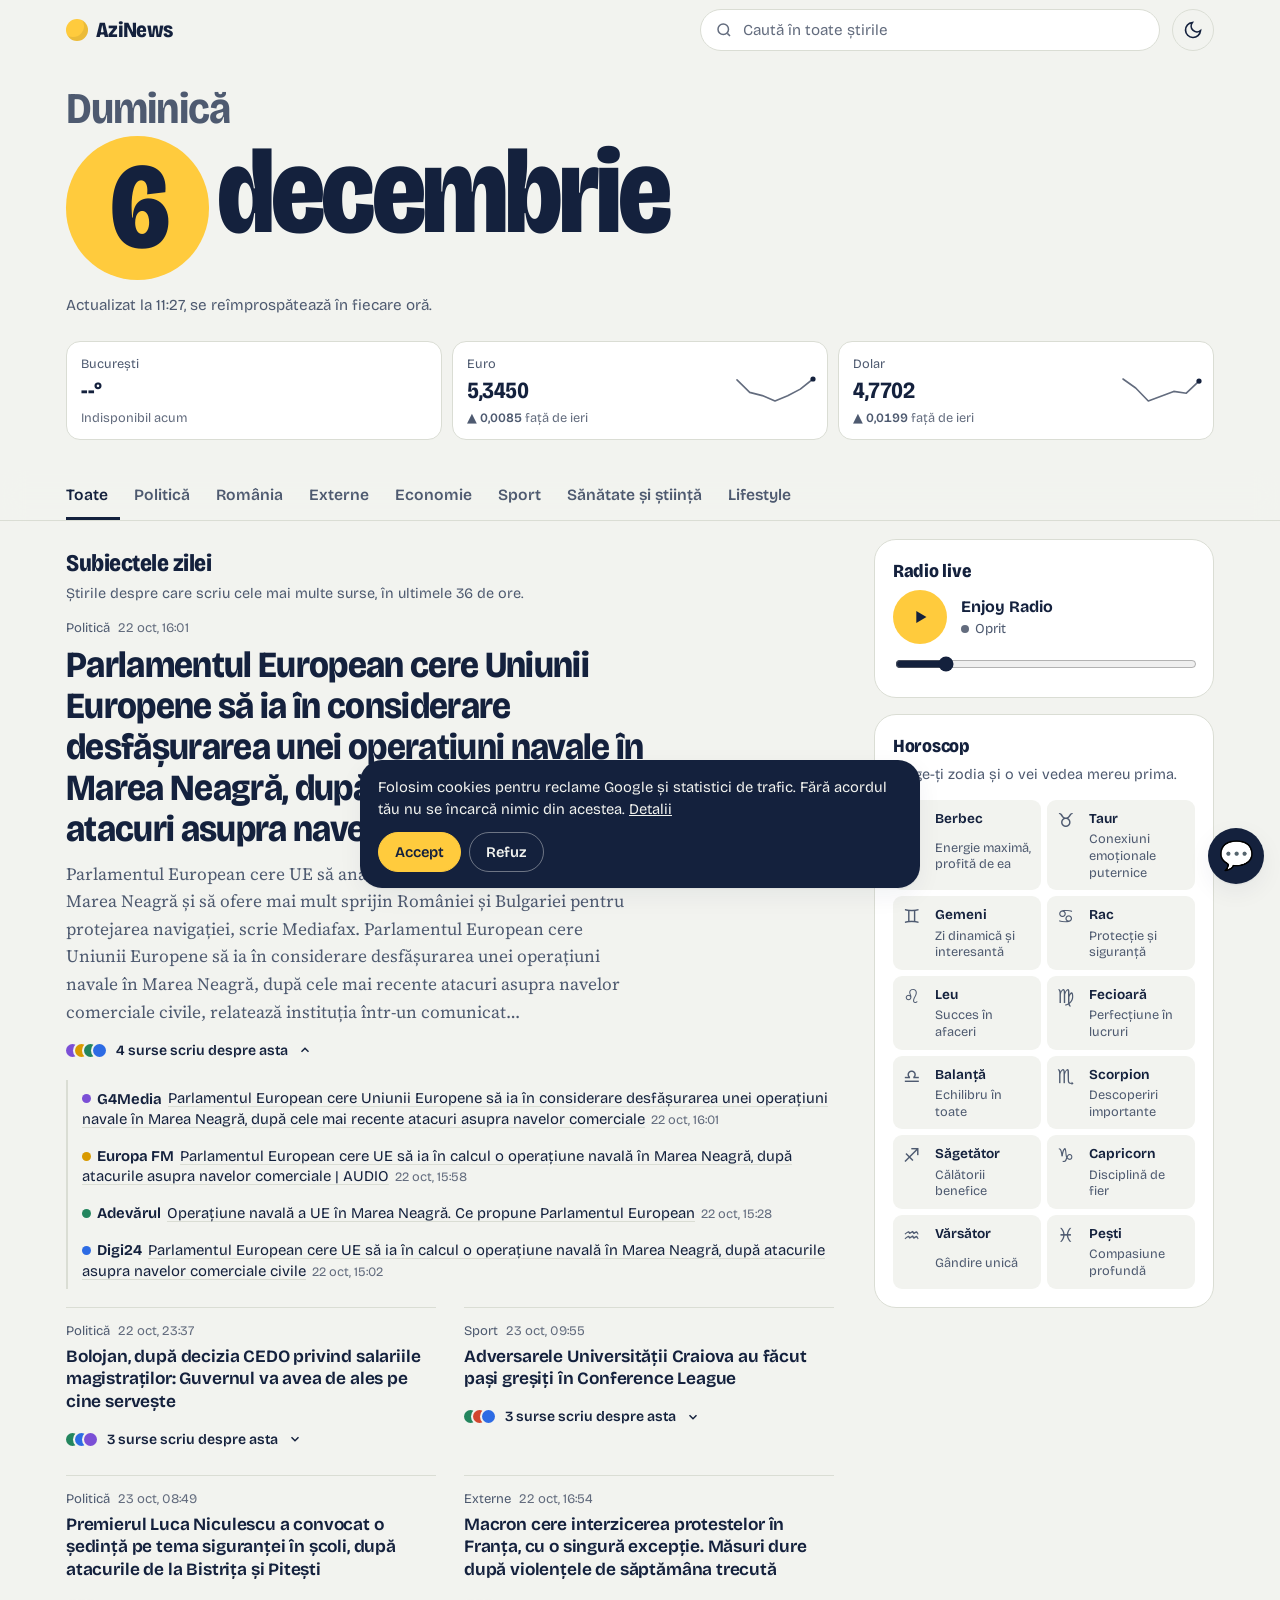
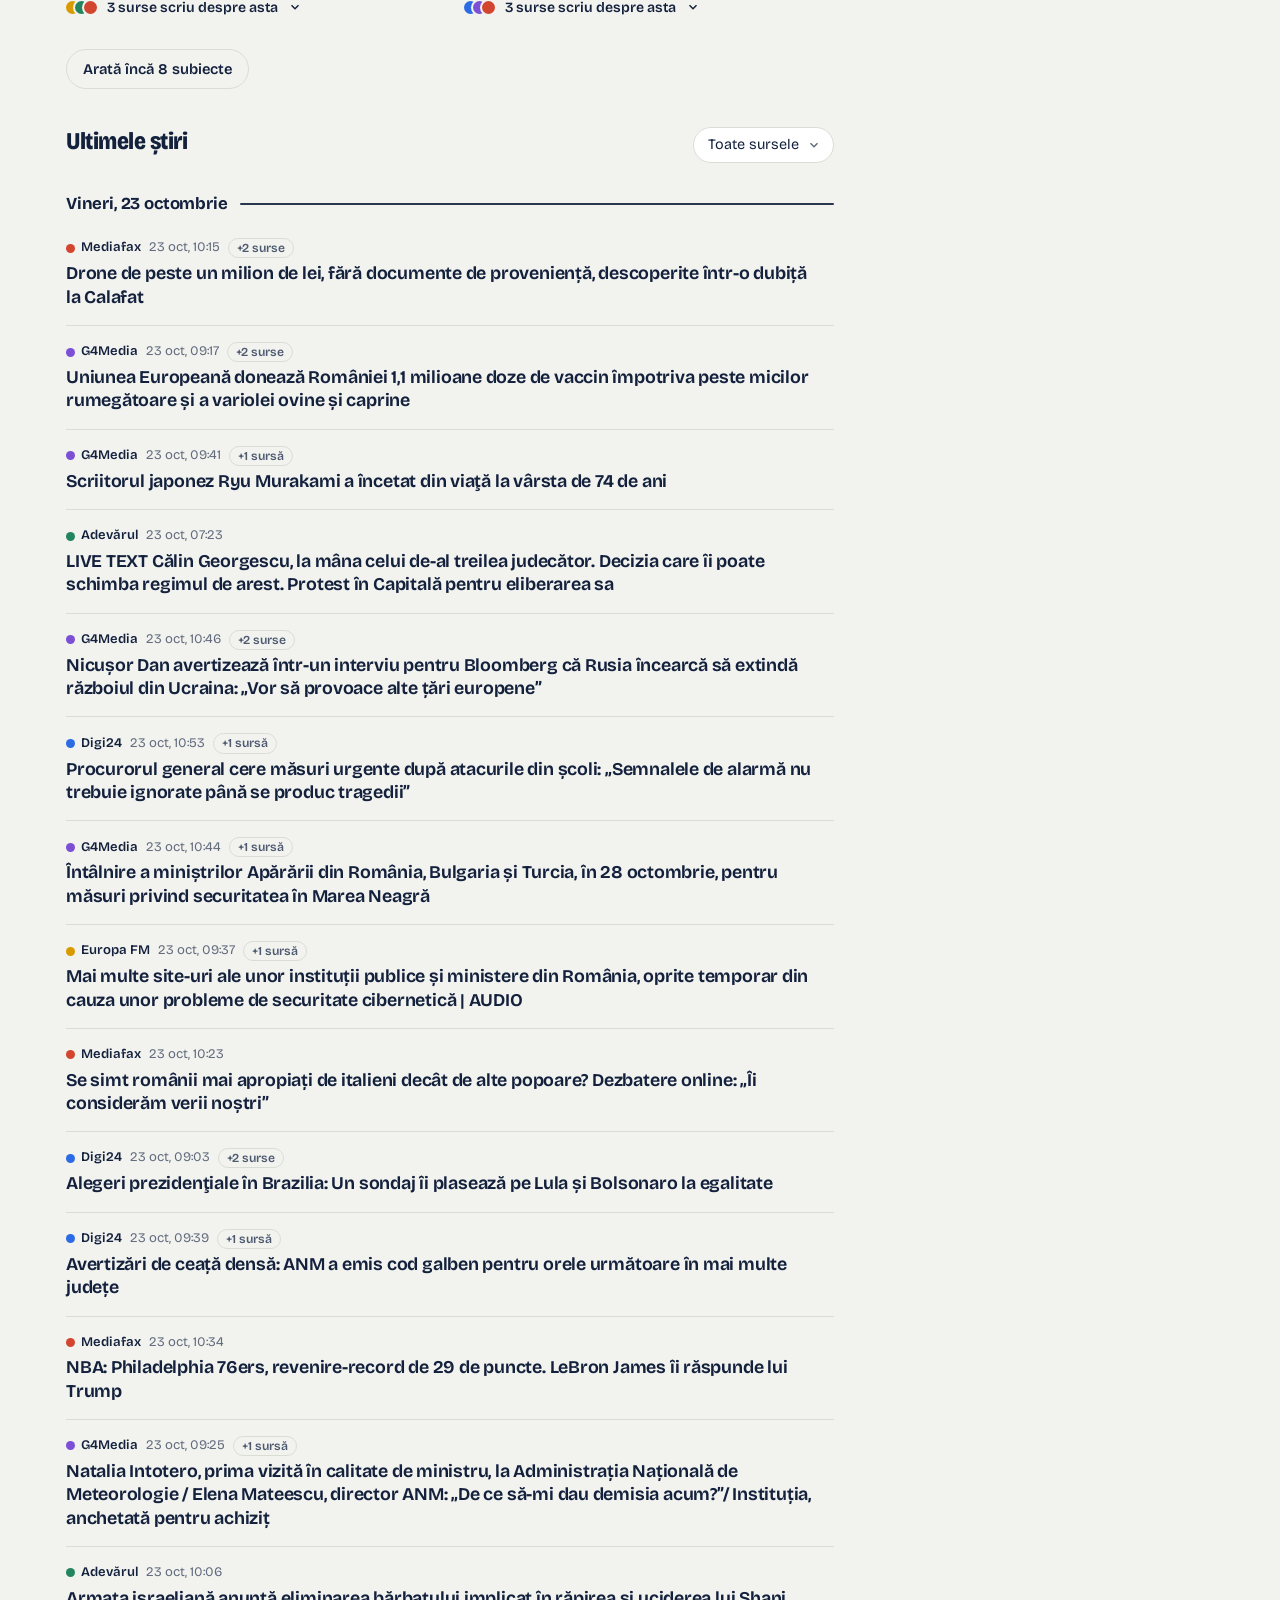
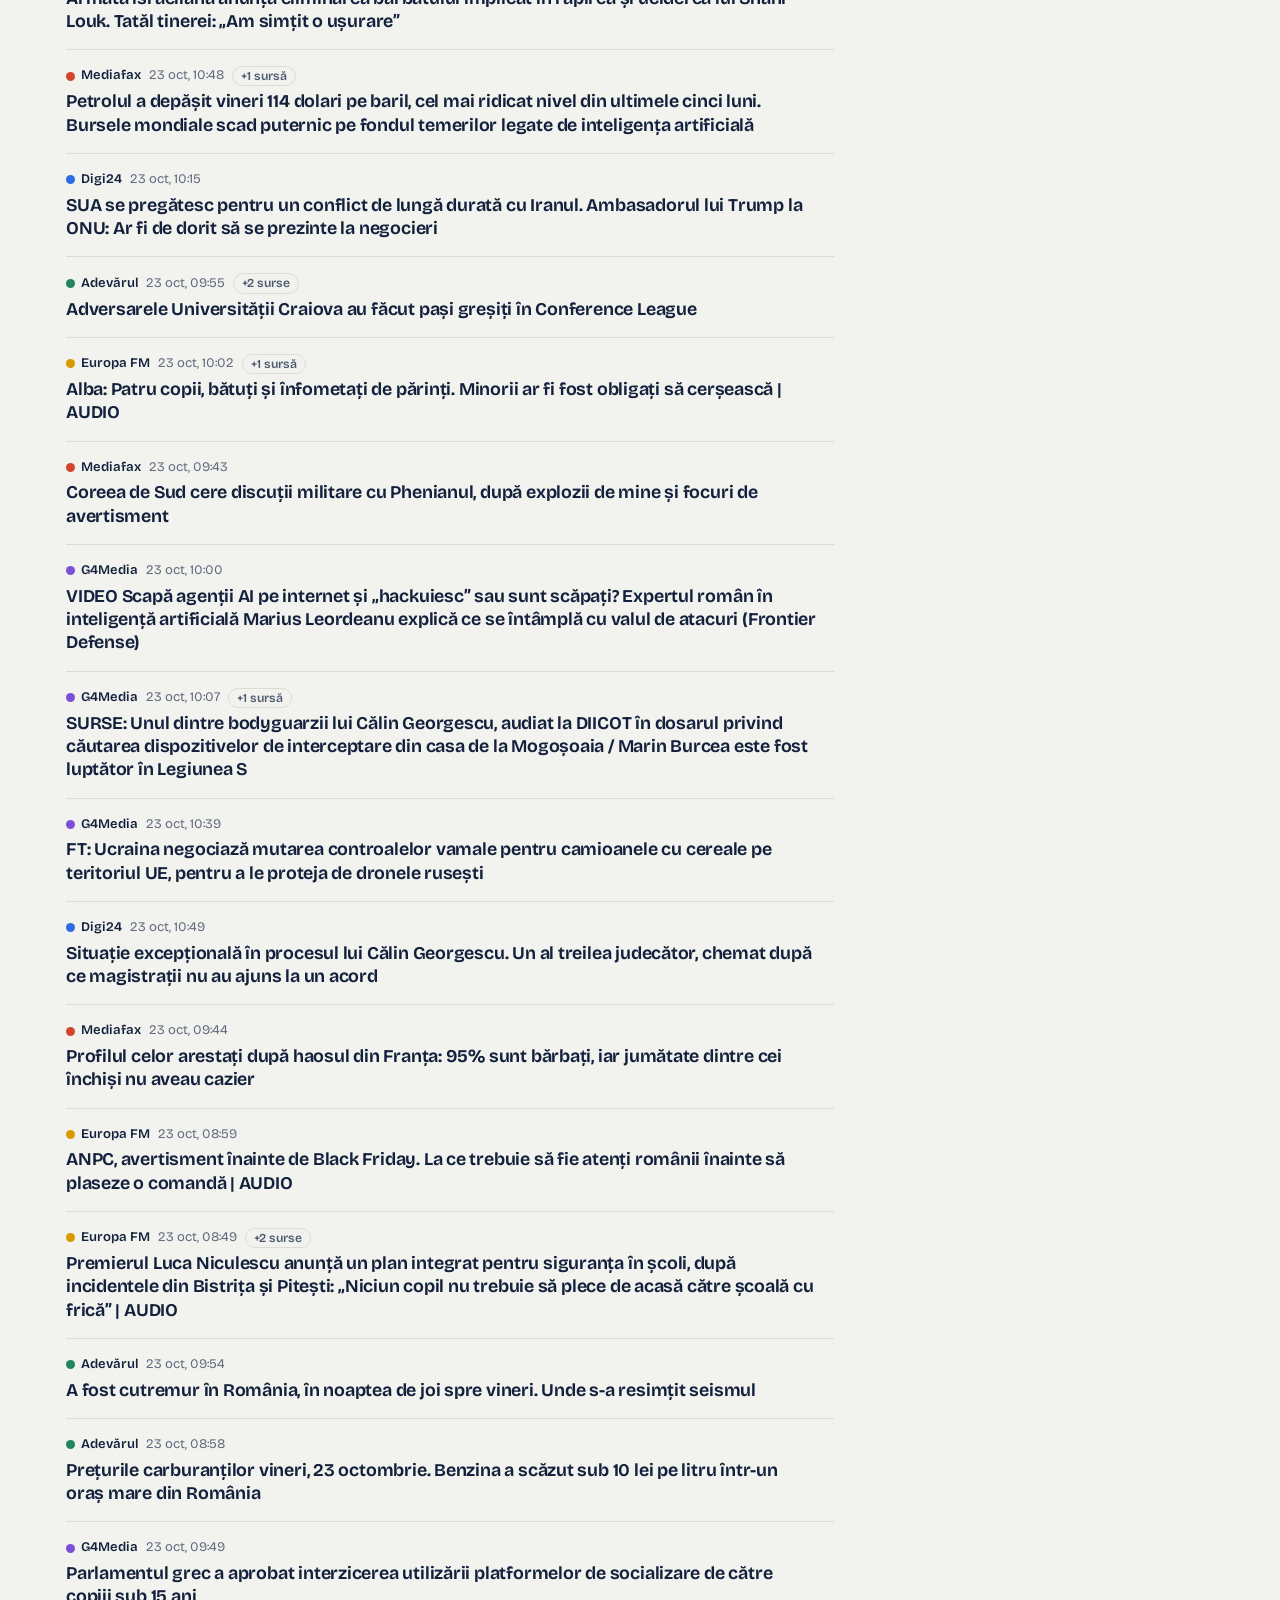
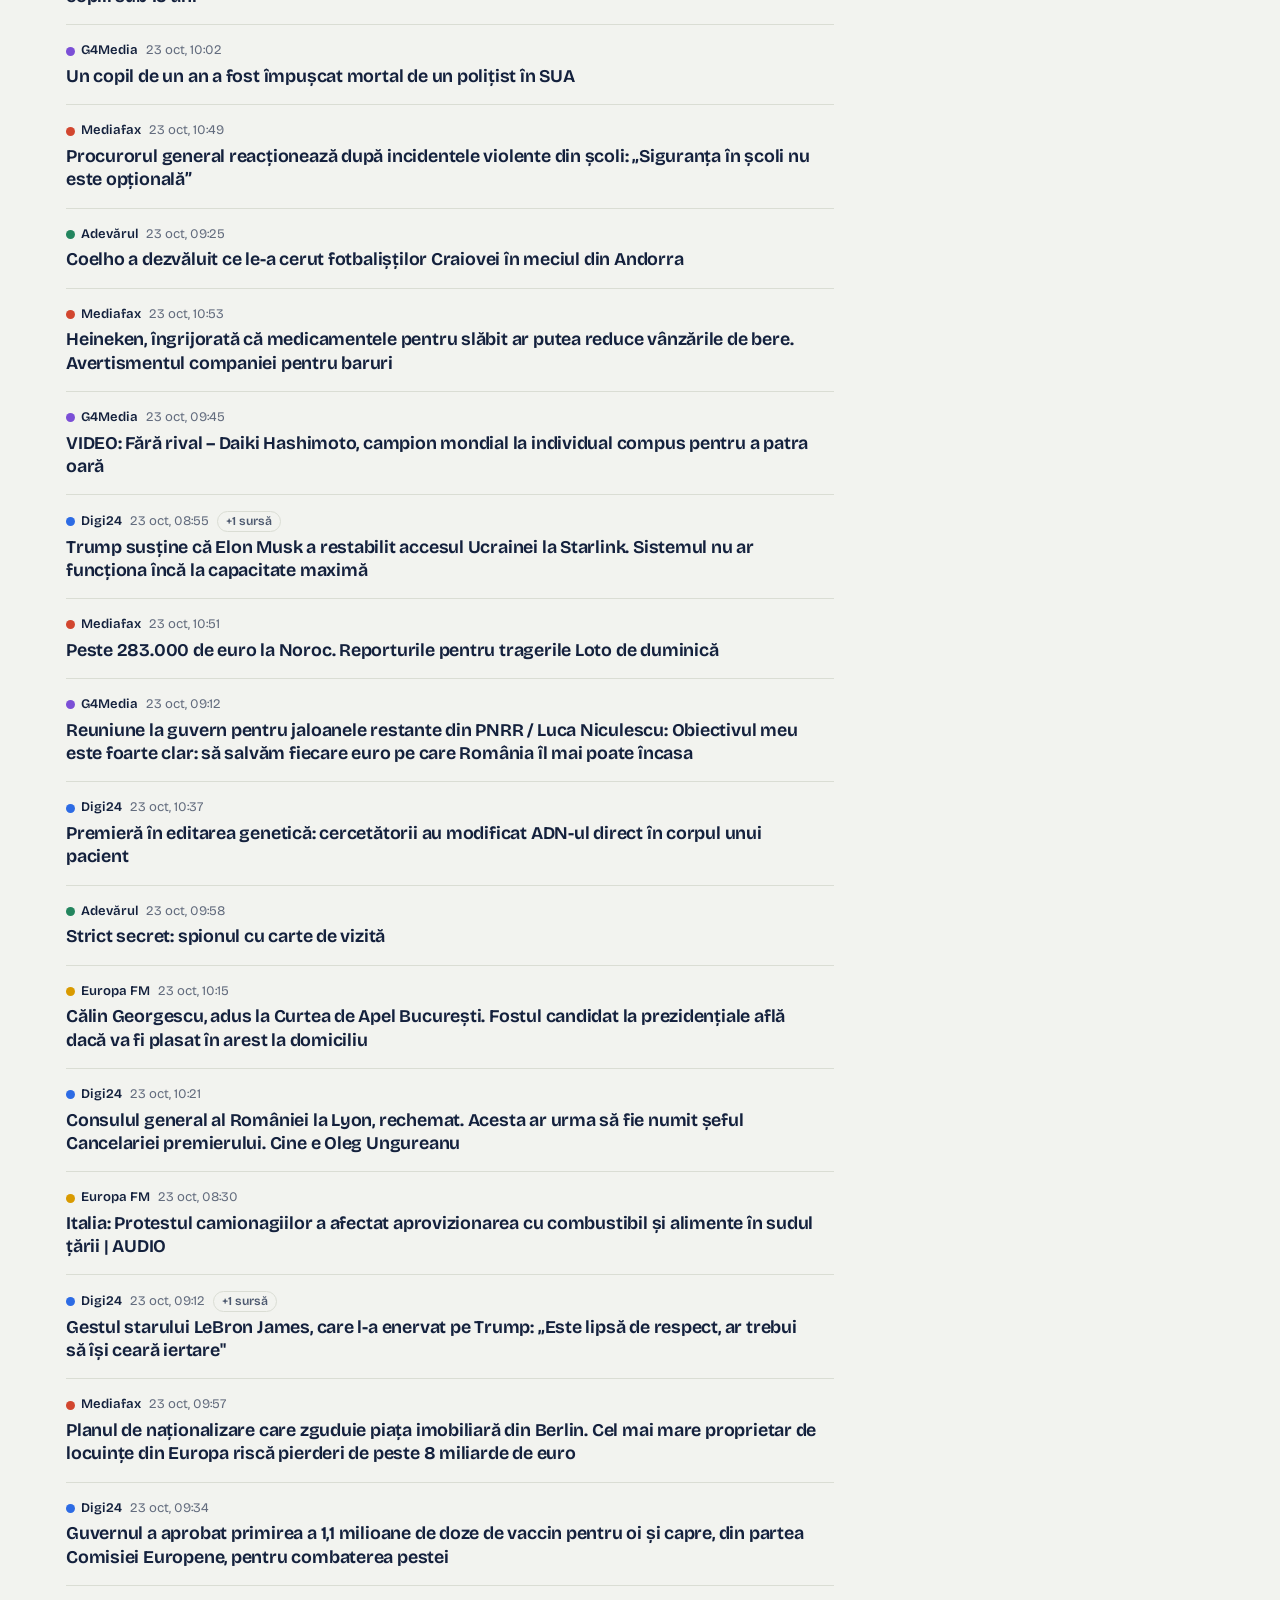
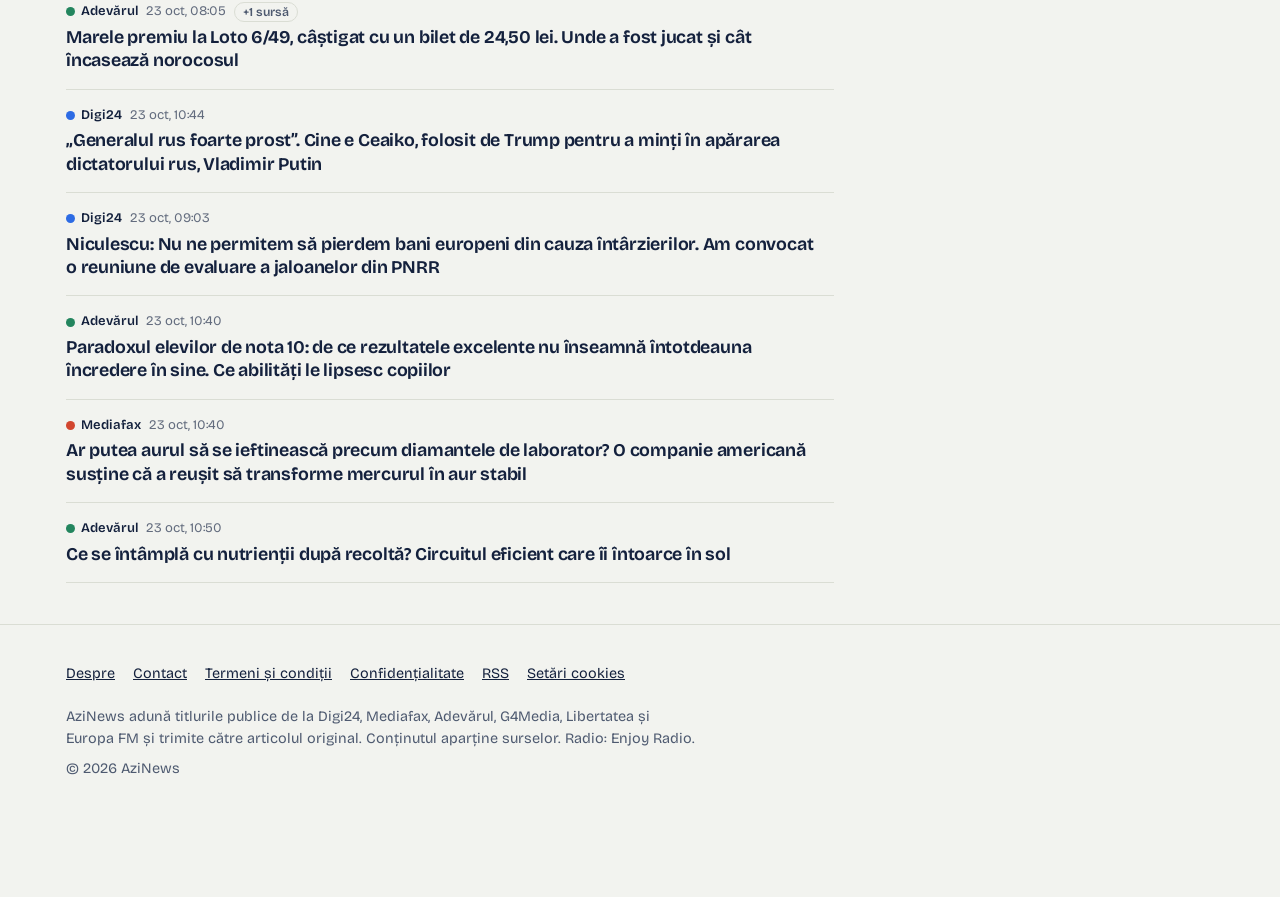
==== commit c9cccf2f: "Contrast mai bun, fonturi mai ușoare, butoane mai mari, chatbot pe paleta site-ului - gri secundar m" ====
--- a/index.html
+++ b/index.html
@@ -18,7 +18,7 @@
     <link rel="alternate" type="application/rss+xml" title="AziNews" href="feed.xml">
     <link rel="preconnect" href="https://fonts.googleapis.com">
     <link rel="preconnect" href="https://fonts.gstatic.com" crossorigin>
-    <link href="https://fonts.googleapis.com/css2?family=Bricolage+Grotesque:opsz,wdth,wght@12..96,75..100,400..800&family=Source+Serif+4:ital,opsz,wght@0,8..60,400;0,8..60,600;1,8..60,400&display=swap" rel="stylesheet">
+    <link href="https://fonts.googleapis.com/css2?family=Bricolage+Grotesque:opsz,wdth,wght@12..96,75..100,400..800&family=Source+Serif+4:opsz,wght@8..60,400&display=swap" rel="stylesheet">
     <script>
         // tema se aplică înainte de randare, ca să nu clipească pagina
         (function () {
@@ -34,7 +34,7 @@
             --surface: #FFFFFF;
             --ink: #14213D;
             --ink-2: #4E5A70;
-            --ink-3: #7A8496;
+            --ink-3: #636C7E;
             --rule: #DADDD4;
             --link: #2448E0;
             --azi: #FFCB3D;
@@ -64,7 +64,7 @@
                 --surface: #162038;
                 --ink: #E9EDF5;
                 --ink-2: #A3AEC2;
-                --ink-3: #75819A;
+                --ink-3: #8C97AE;
                 --rule: #26324D;
                 --link: #93AAFF;
                 --azi: #FFD45C;
@@ -79,7 +79,7 @@
             --surface: #162038;
             --ink: #E9EDF5;
             --ink-2: #A3AEC2;
-            --ink-3: #75819A;
+            --ink-3: #8C97AE;
             --rule: #26324D;
             --link: #93AAFF;
             --azi: #FFD45C;
@@ -120,7 +120,7 @@
         .topbar .wrap { display: flex; align-items: center; gap: 12px; height: 60px; }
         .wordmark {
             font-weight: 800; font-size: 1.35rem; letter-spacing: -0.03em;
-            color: var(--ink); text-decoration: none; display: flex; align-items: center; gap: 8px;
+            color: var(--ink); text-decoration: none; display: flex; align-items: center; gap: 8px; min-height: 44px;
             font-variation-settings: "wdth" 85;
         }
         .wordmark .sun {
@@ -200,7 +200,7 @@
         .drawer-head { display: flex; align-items: center; justify-content: space-between; gap: 12px; flex-wrap: wrap; margin-bottom: 12px; }
         .drawer-head h2 { margin: 0; }
         .seg { display: inline-flex; background: var(--paper); border-radius: 999px; padding: 3px; }
-        .seg button { all: unset; cursor: pointer; padding: 6px 14px; border-radius: 999px; font-size: .88rem; font-weight: 600; color: var(--ink-2); }
+        .seg button { all: unset; cursor: pointer; padding: 9px 16px; border-radius: 999px; font-size: .88rem; font-weight: 600; color: var(--ink-2); }
         .seg button[aria-selected="true"] { background: var(--surface); color: var(--ink); box-shadow: 0 1px 2px rgba(0,0,0,.12); }
         .seg button:focus-visible { outline: 3px solid var(--link); }
         .fx-note { margin: 12px 0 0; font-size: .82rem; }
@@ -265,7 +265,7 @@
             appearance: none; -webkit-appearance: none; height: 36px; border-radius: 999px; cursor: pointer;
             border: 1px solid var(--rule); background-color: var(--surface); color: var(--ink);
             font: inherit; font-size: .9rem; padding: 0 34px 0 14px;
-            background-image: url("data:image/svg+xml,%3Csvg xmlns='http://www.w3.org/2000/svg' viewBox='0 0 24 24' fill='none' stroke='%237A8496' stroke-width='2.5'%3E%3Cpath d='m6 9 6 6 6-6'/%3E%3C/svg%3E");
+            background-image: url("data:image/svg+xml,%3Csvg xmlns='http://www.w3.org/2000/svg' viewBox='0 0 24 24' fill='none' stroke='%23636C7E' stroke-width='2.5'%3E%3Cpath d='m6 9 6 6 6-6'/%3E%3C/svg%3E");
             background-repeat: no-repeat; background-position: right 12px center; background-size: 14px;
         }
 
@@ -280,8 +280,8 @@
         .ts-item h3 a:hover { text-decoration: underline; text-underline-offset: 3px; }
         .why { font-family: var(--serif); color: var(--ink-2); font-size: .98rem; line-height: 1.55; margin: 0; }
         .lead .why { font-size: 1.08rem; line-height: 1.6; margin-top: 10px; max-width: 62ch; }
-        .coverage { margin-top: 12px; }
-        .cov-toggle { all: unset; cursor: pointer; display: inline-flex; align-items: center; gap: 10px; font-size: .88rem; font-weight: 600; color: var(--ink); }
+        .coverage { margin-top: 4px; }
+        .cov-toggle { all: unset; cursor: pointer; display: inline-flex; align-items: center; gap: 10px; min-height: 40px; font-size: .88rem; font-weight: 600; color: var(--ink); }
         .cov-toggle:hover span:last-child { text-decoration: underline; text-underline-offset: 3px; }
         .cov-toggle:focus-visible { outline: 3px solid var(--link); outline-offset: 3px; border-radius: 4px; }
         .cov-toggle svg { width: 14px; height: 14px; transition: transform .15s; }
@@ -290,7 +290,7 @@
         .cov-dots .dot { width: 13px; height: 13px; margin-left: -4px; box-shadow: 0 0 0 2px var(--paper); }
         .cov-list { list-style: none; margin: 10px 0 0; padding: 0; border-left: 2px solid var(--rule); }
         .cov-list[hidden] { display: none; }
-        .cov-list li { padding: 6px 0 6px 14px; font-size: .93rem; line-height: 1.38; }
+        .cov-list li { padding: 8px 0 8px 14px; font-size: .93rem; line-height: 1.38; }
         .cov-list .src { font-weight: 650; margin-right: 6px; display: inline-flex; align-items: center; gap: 6px; }
         .cov-list a { color: var(--ink); text-decoration-color: var(--rule); text-underline-offset: 3px; }
         .cov-list a:hover { text-decoration-color: currentColor; }
@@ -392,7 +392,7 @@
 
         footer { border-top: 1px solid var(--rule); padding: 28px 0 110px; color: var(--ink-2); font-size: .9rem; }
         footer nav { display: flex; gap: 6px 18px; flex-wrap: wrap; margin-bottom: 12px; }
-        footer nav a { color: var(--ink); }
+        footer nav a { color: var(--ink); display: inline-block; padding: 10px 0; }
         footer p { margin: 0 0 8px; max-width: 70ch; }
 
         .consent {
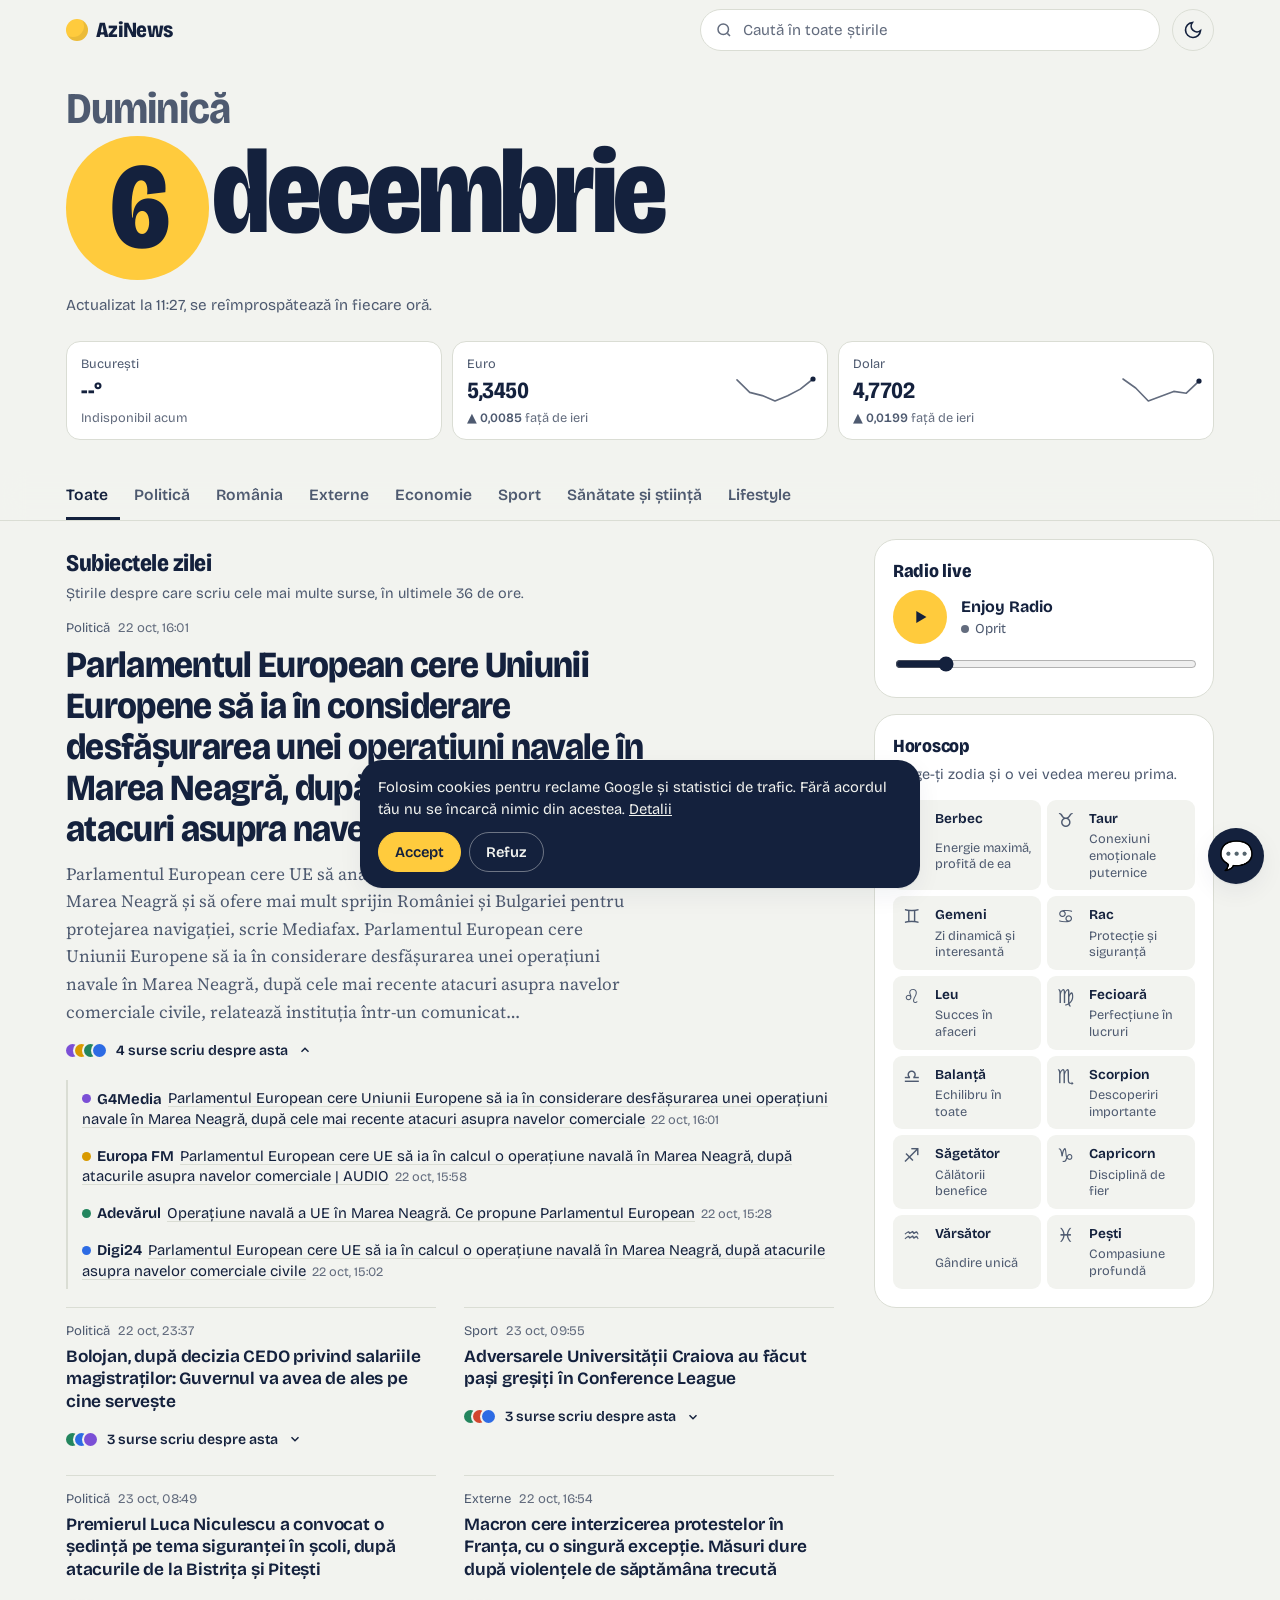
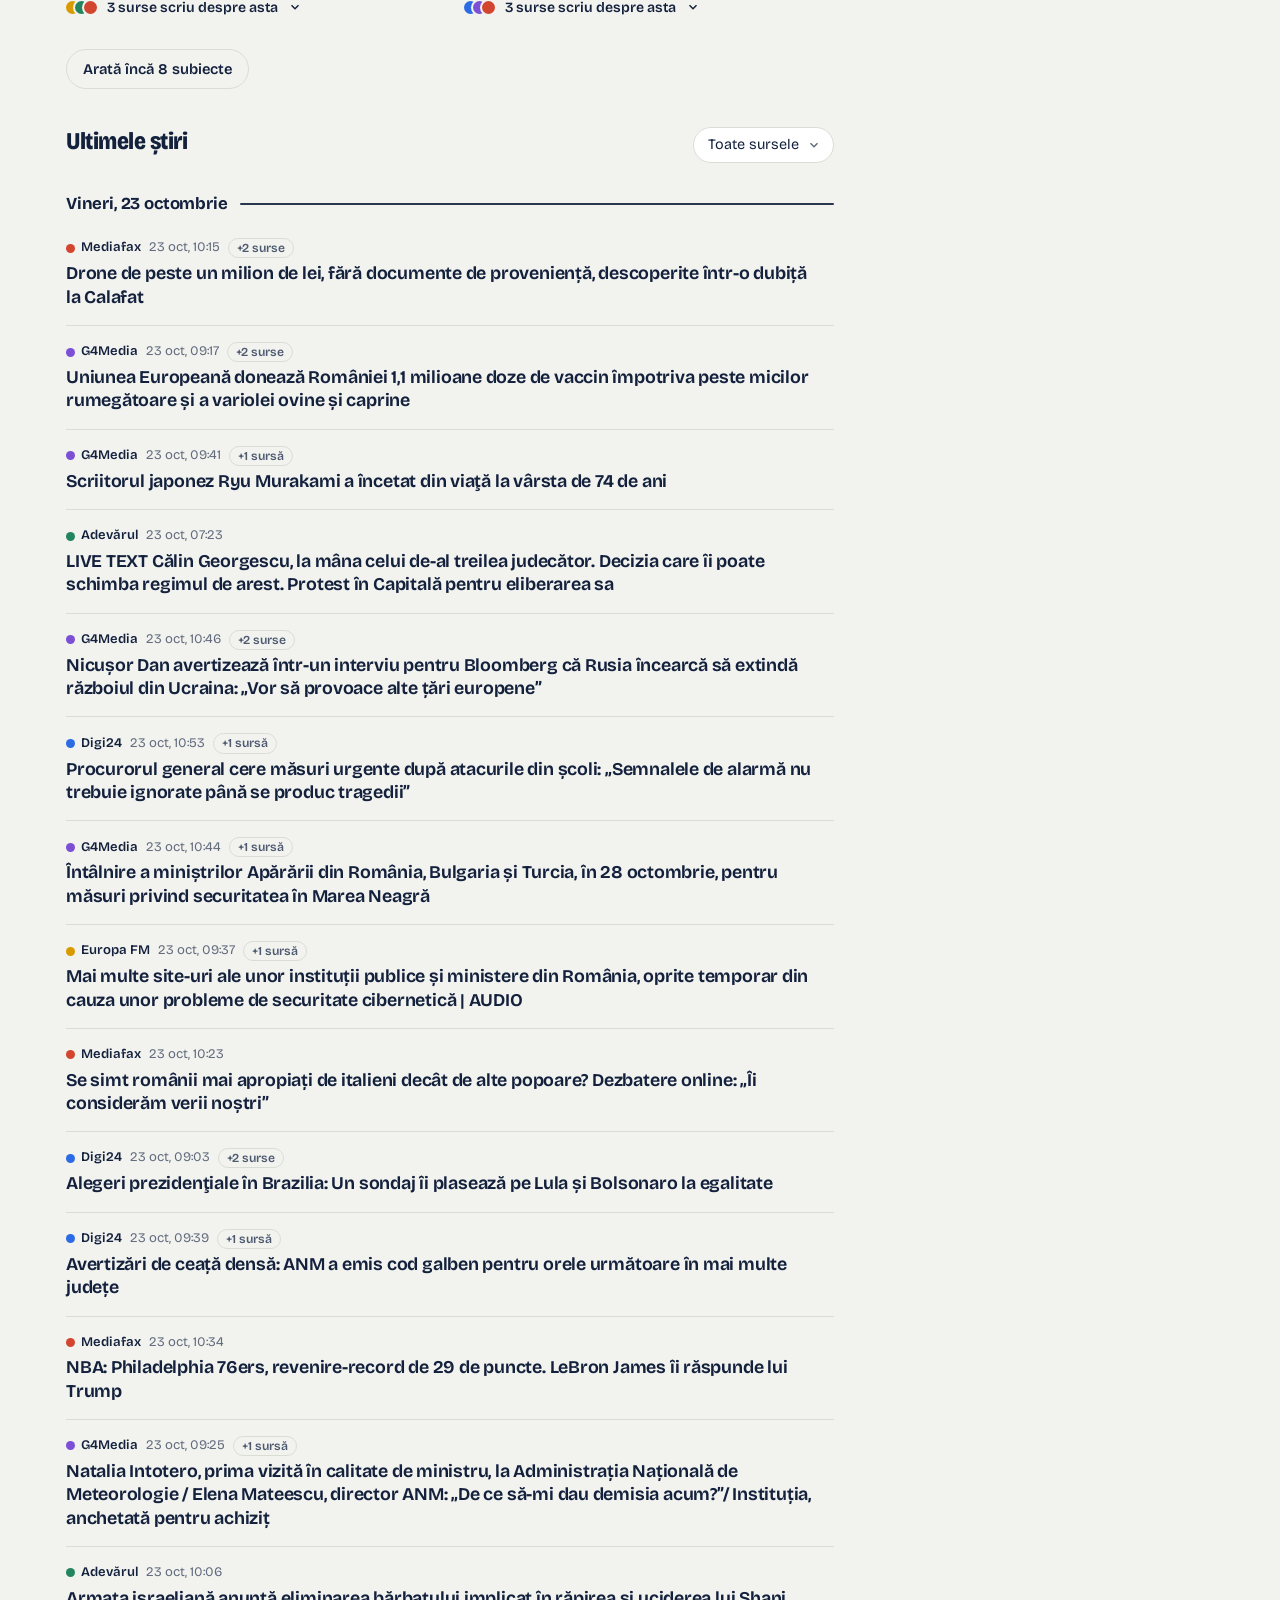
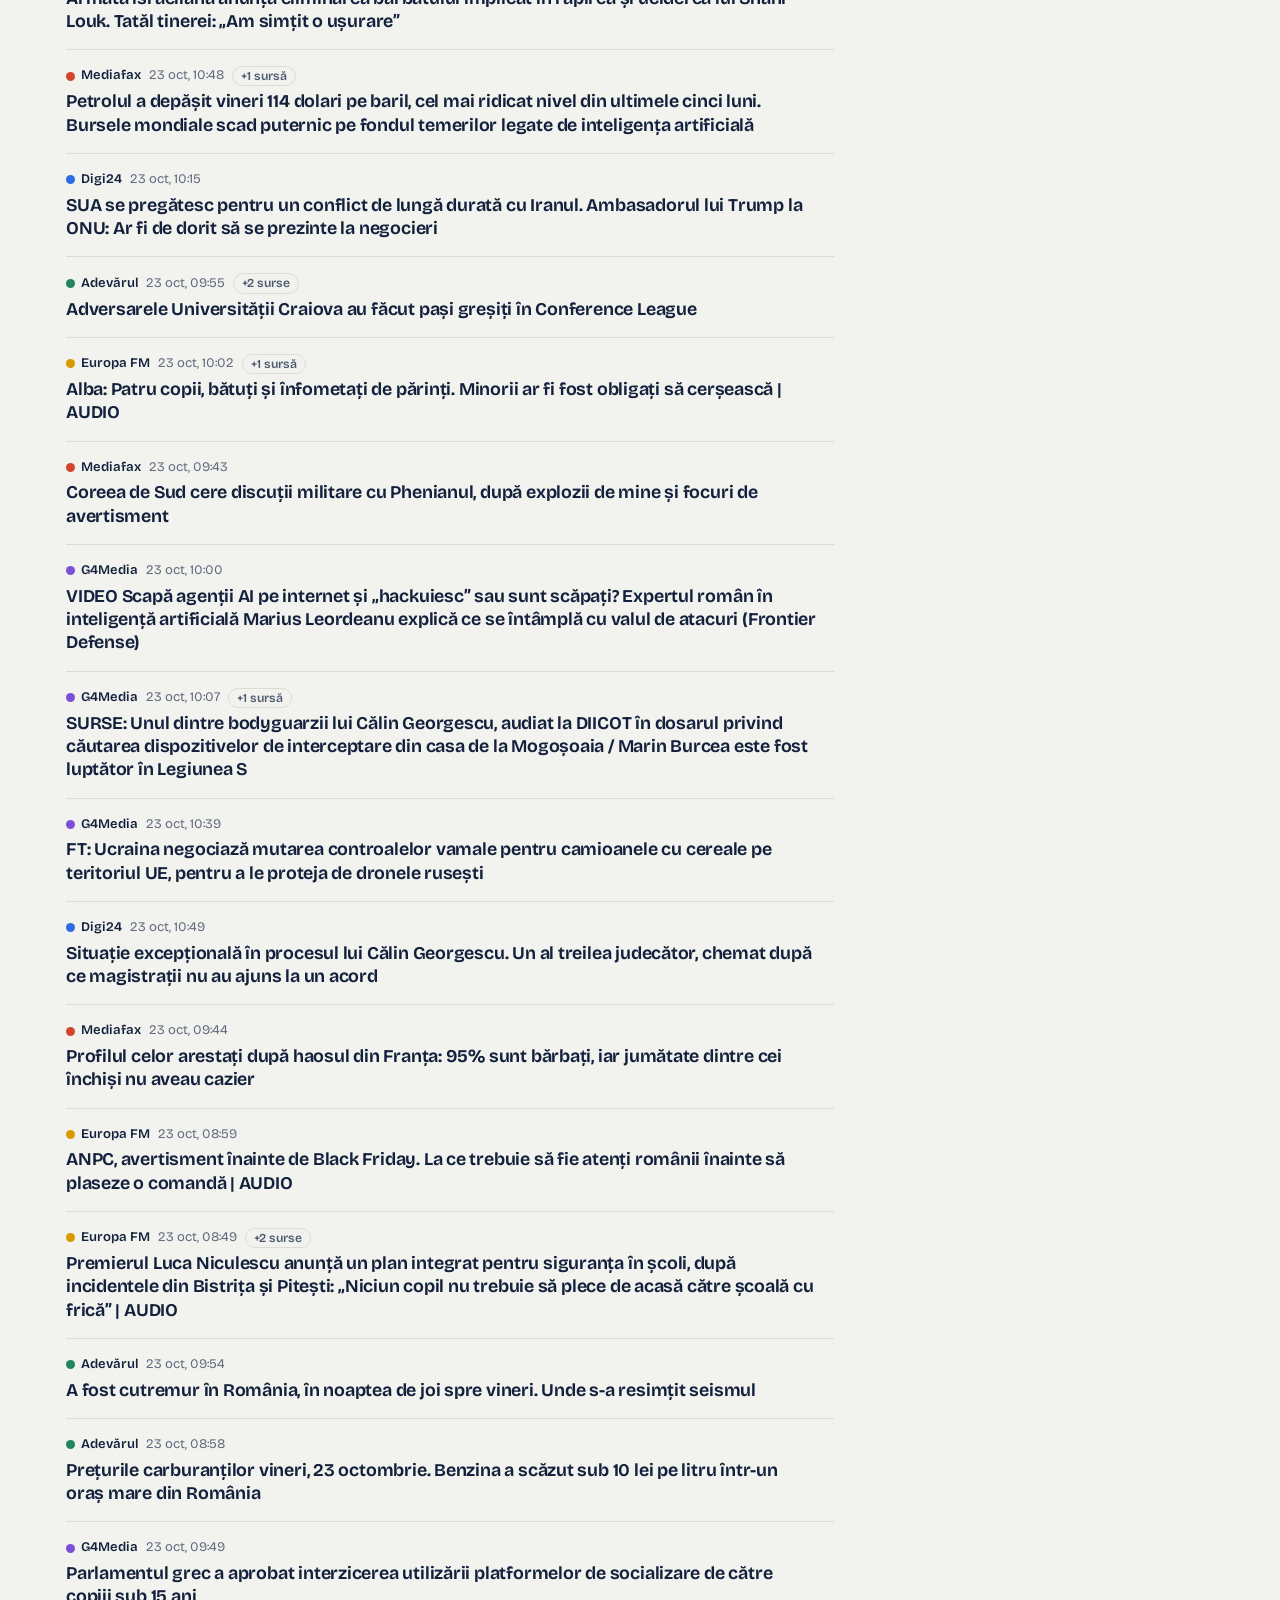
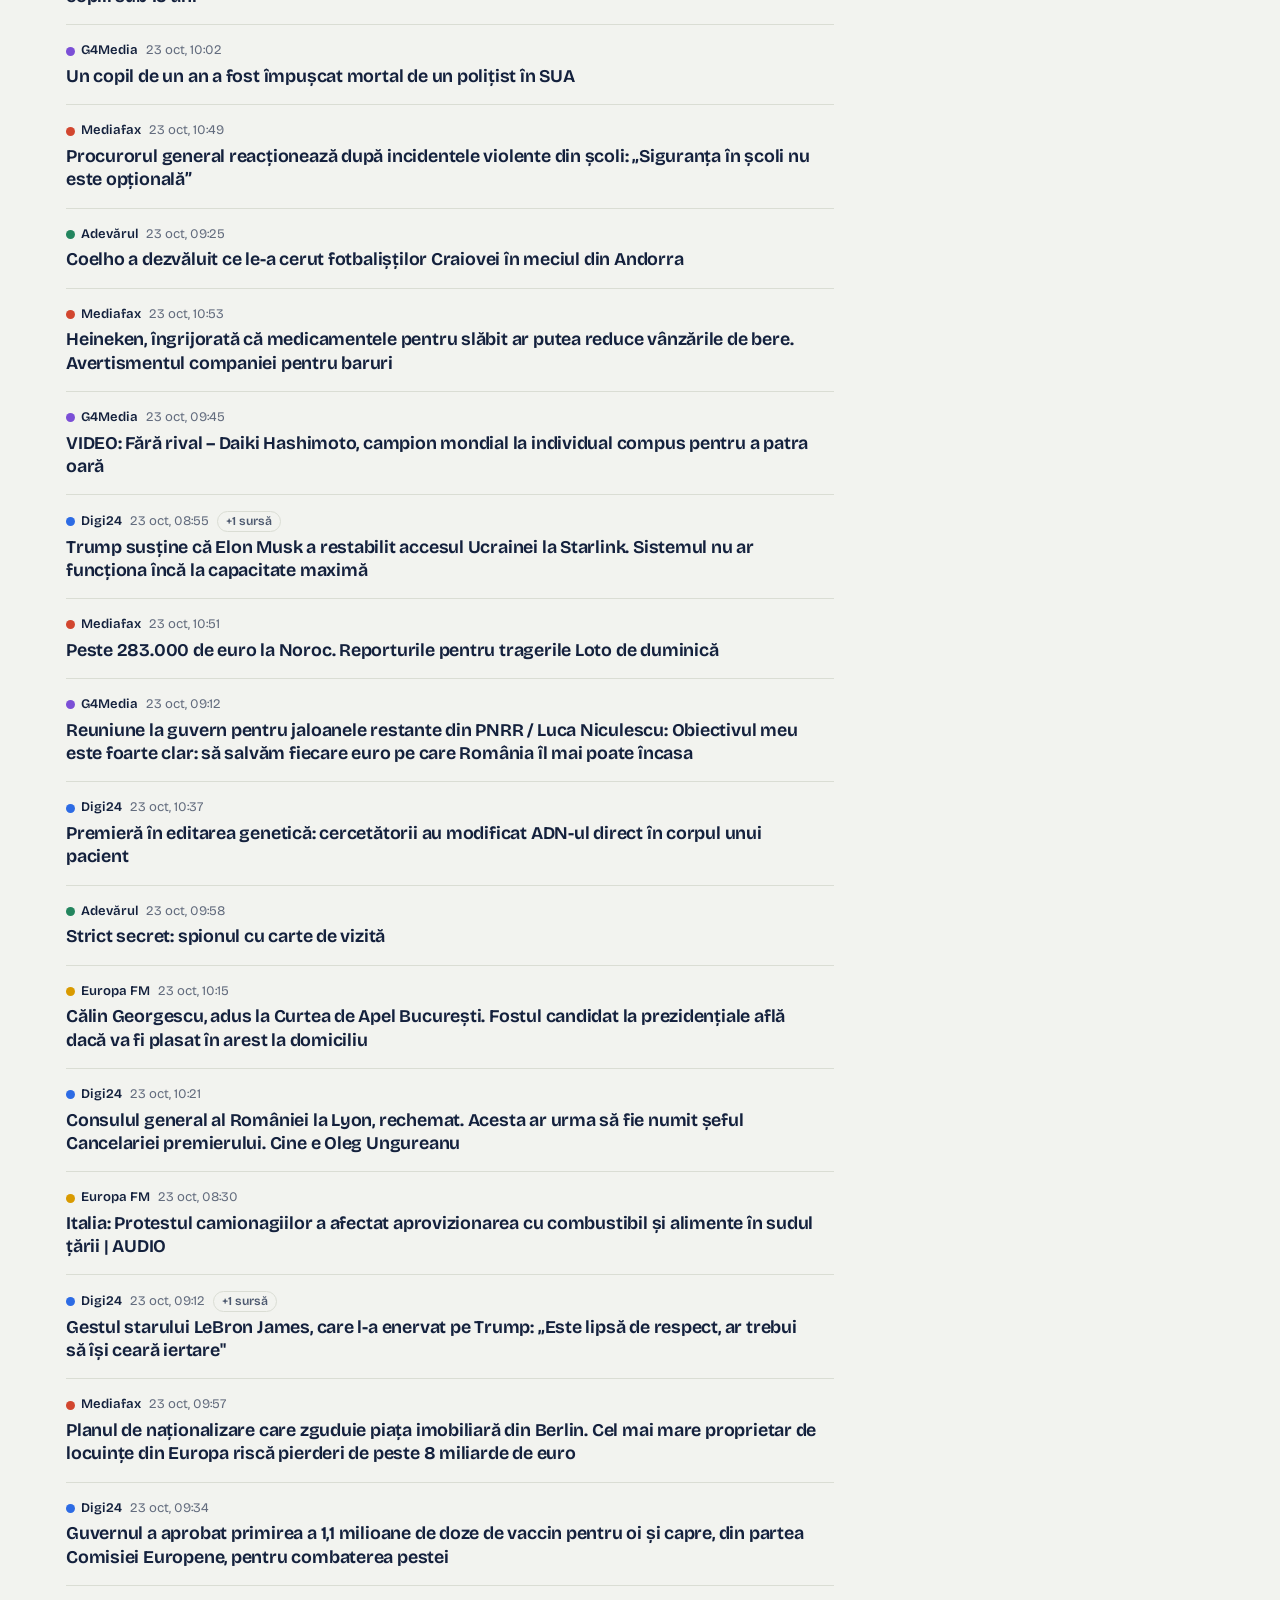
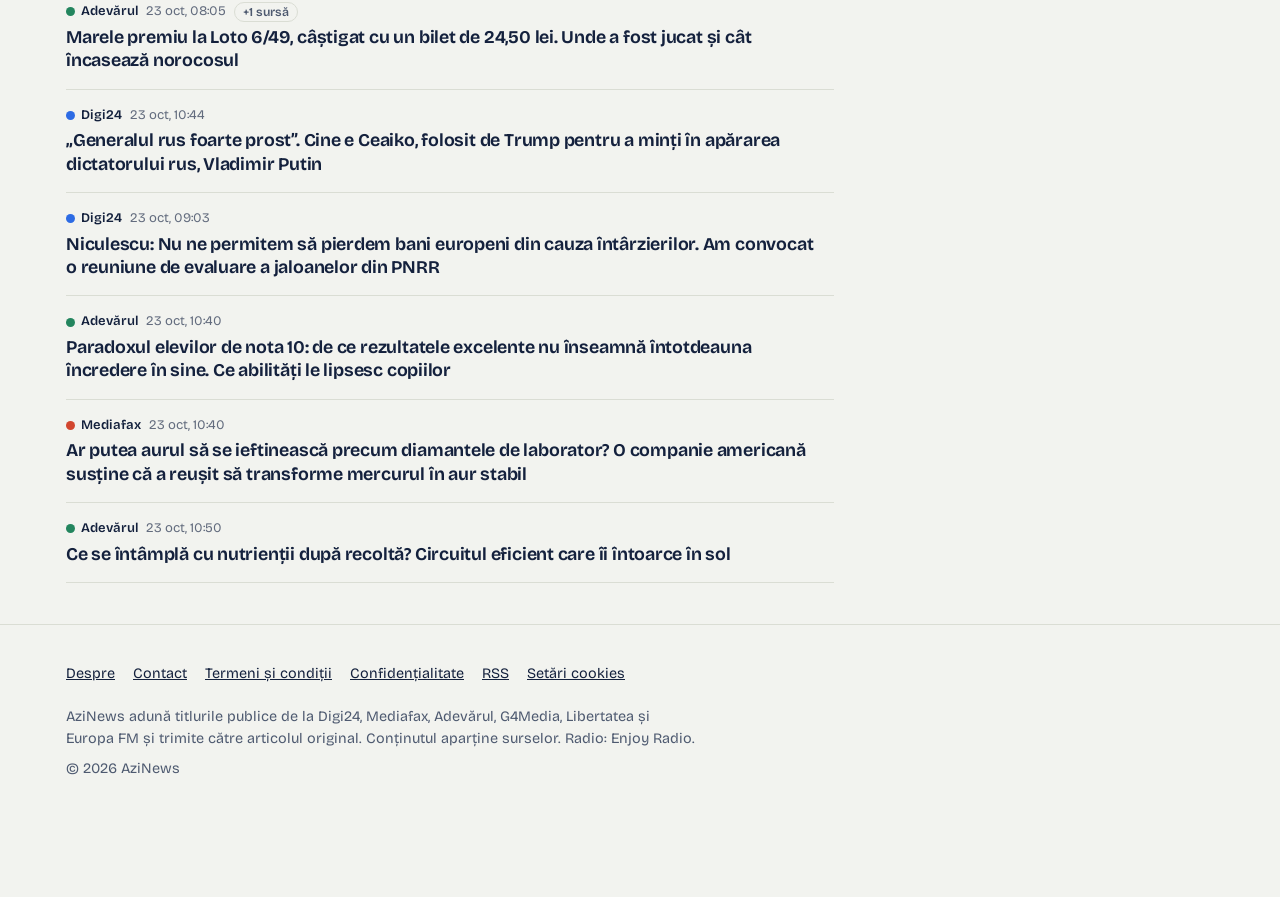
==== commit cf38de82: "SEO: canonical, sitemap, date structurate, căutare din adresă; test neindexat - canonical spre azine" ====
--- a/index.html
+++ b/index.html
@@ -10,6 +10,13 @@
     <meta property="og:type" content="website">
     <meta property="og:url" content="https://azinews.ro/">
     <meta property="og:image" content="https://azinews.ro/icon-512.png">
+    <meta property="og:locale" content="ro_RO">
+    <link rel="canonical" href="https://azinews.ro/">
+    <meta name="robots" content="noindex"><!-- doar-test -->
+    <script type="application/ld+json">
+    {"@context":"https://schema.org","@type":"WebSite","name":"AziNews","url":"https://azinews.ro/","inLanguage":"ro",
+     "potentialAction":{"@type":"SearchAction","target":"https://azinews.ro/?q={search_term_string}","query-input":"required name=search_term_string"}}
+    </script>
     <meta name="theme-color" content="#F2F3EF" media="(prefers-color-scheme: light)">
     <meta name="theme-color" content="#0E1525" media="(prefers-color-scheme: dark)">
     <link rel="manifest" href="manifest.json">
@@ -164,7 +171,7 @@
         }
         .today .num {
             display: inline-grid; place-items: center;
-            min-width: 1.18em; height: 1.18em; padding: 0 .08em; margin-right: .06em;
+            min-width: 1.18em; height: 1.18em; padding: 0 .08em; margin-right: -.12em;
             border-radius: 999px; background: var(--azi); color: var(--azi-ink);
             vertical-align: -.12em;
         }
@@ -631,7 +638,7 @@
             const get = t => (parts.find(p => p.type === t) || {}).value || '';
             const wd = get('weekday');
             document.getElementById('todayTitle').innerHTML =
-                `<span class="weekday">${esc(wd.charAt(0).toUpperCase() + wd.slice(1))}</span><span class="num">${esc(get('day'))}</span>${esc(get('month'))}`;
+                `<span class="weekday">${esc(wd.charAt(0).toUpperCase() + wd.slice(1))}<span class="sr-only">,</span> </span><span class="num">${esc(get('day'))}</span> ${esc(get('month'))}`;
         }
         updateDateTime();
         setInterval(updateDateTime, 60000);
@@ -1194,6 +1201,14 @@
                 feed.nextDay = idx >= 0 ? idx : 0;
                 updateStatusLine();
                 setInterval(updateStatusLine, 60000);
+                const q = new URLSearchParams(location.search).get('q');
+                if (q && q.trim().length >= 2) {
+                    document.getElementById('news-search').value = q.trim();
+                    document.getElementById('searchForm').classList.add('has-text');
+                    setStatus('');
+                    runSearch(q.trim());
+                    return;
+                }
                 setStatus('');
                 renderTopStories();
                 loadMoreNews();
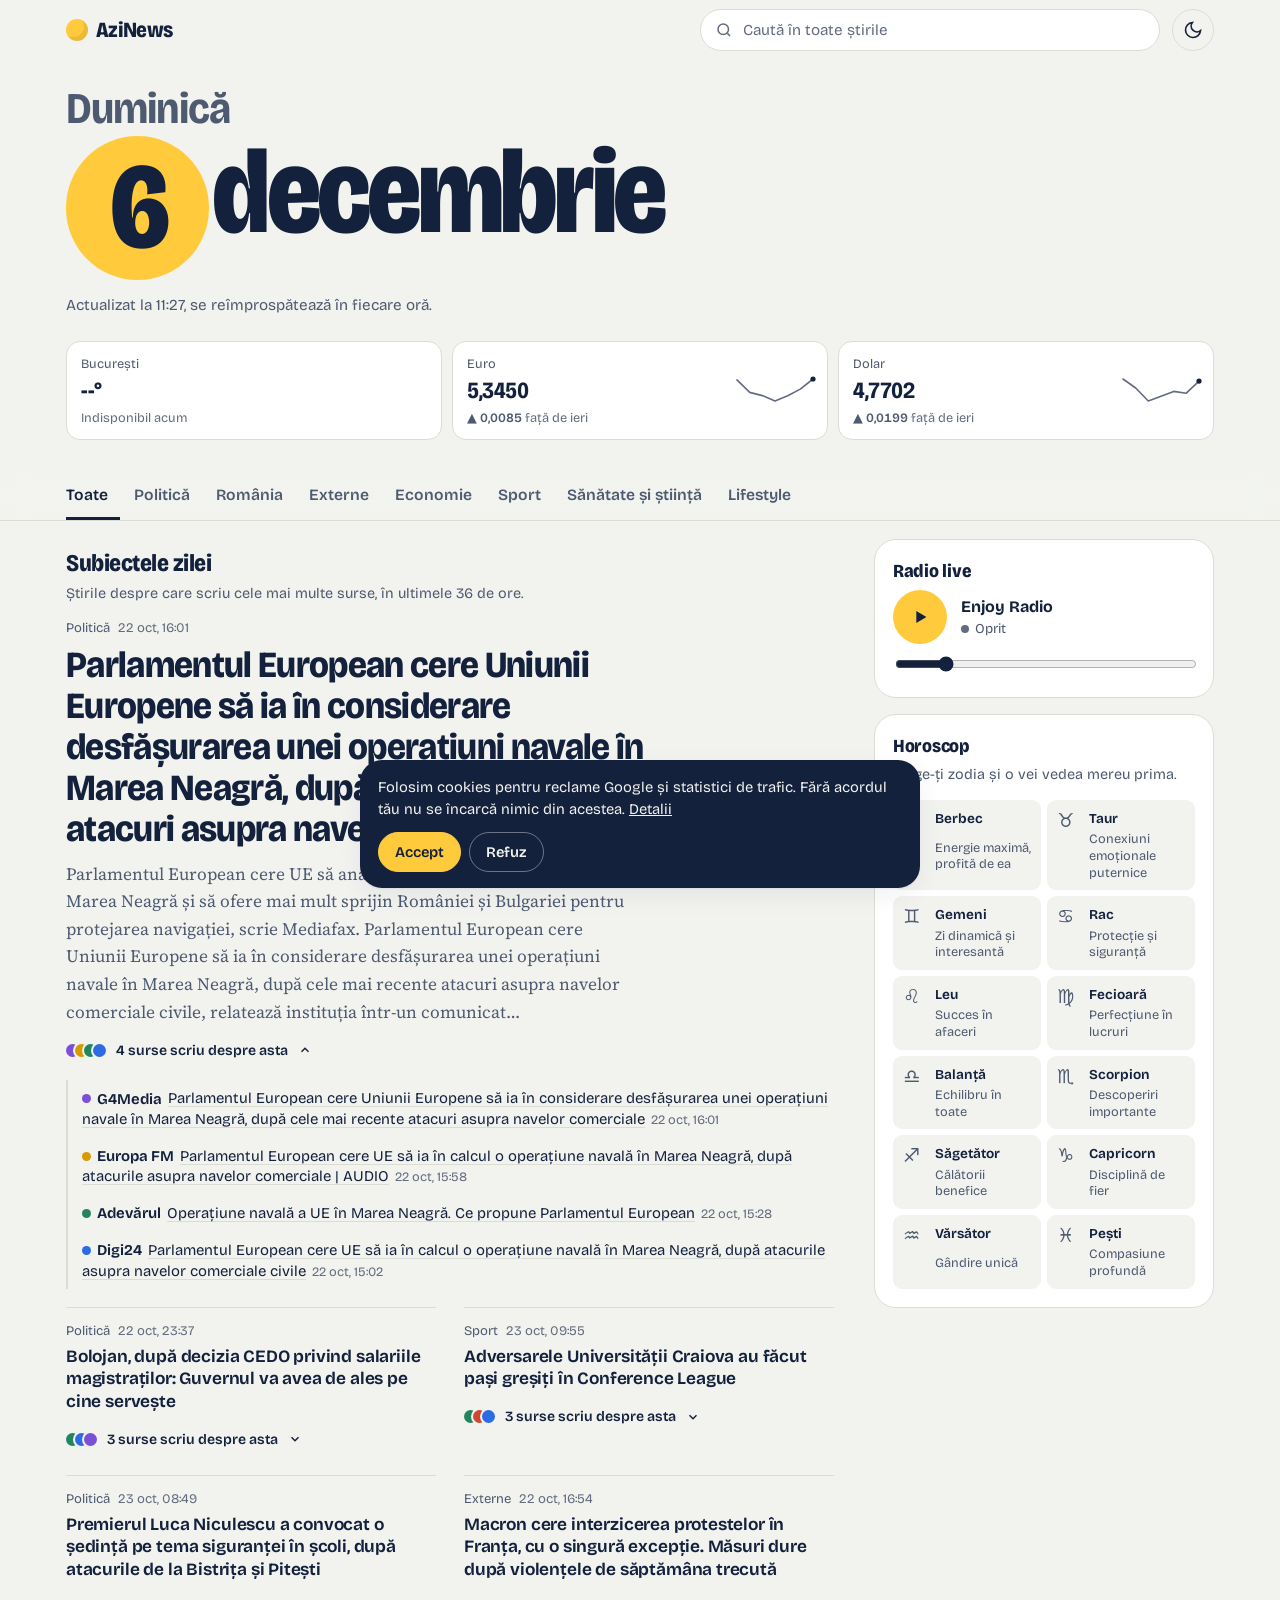
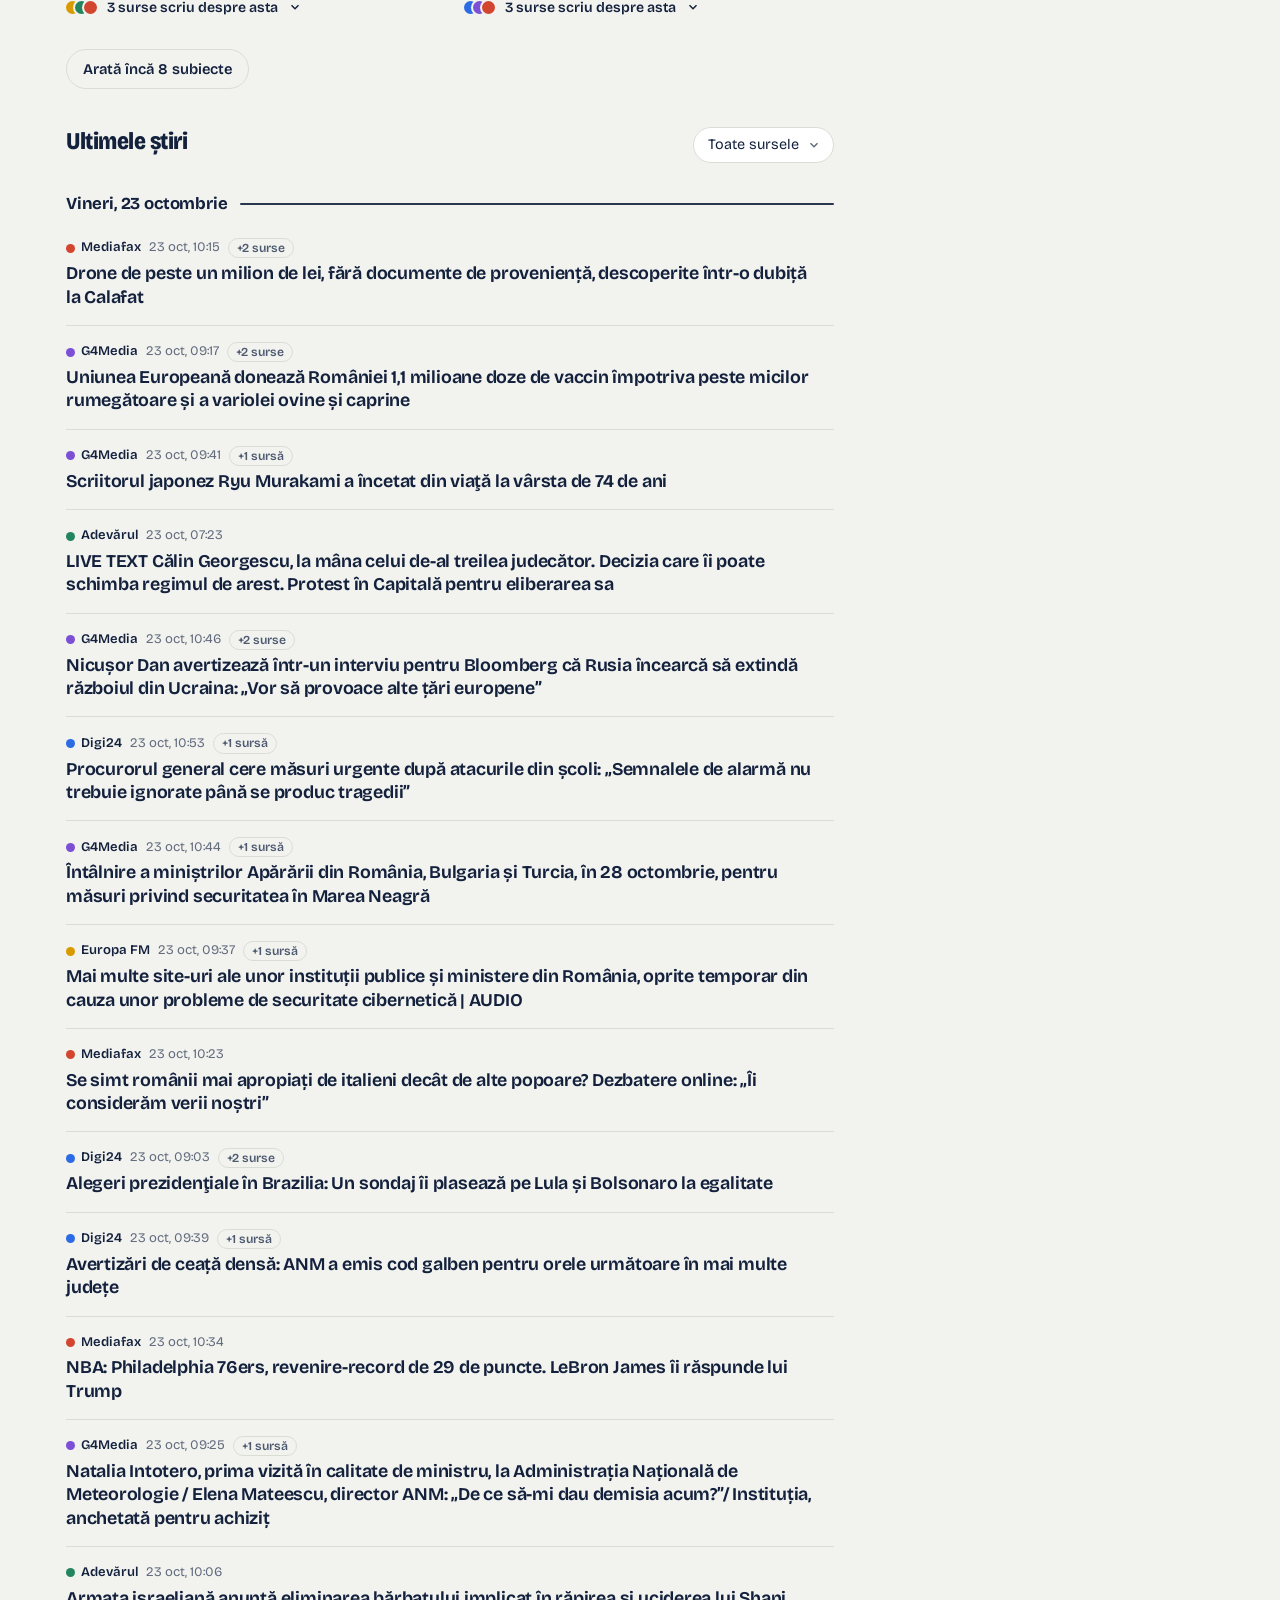
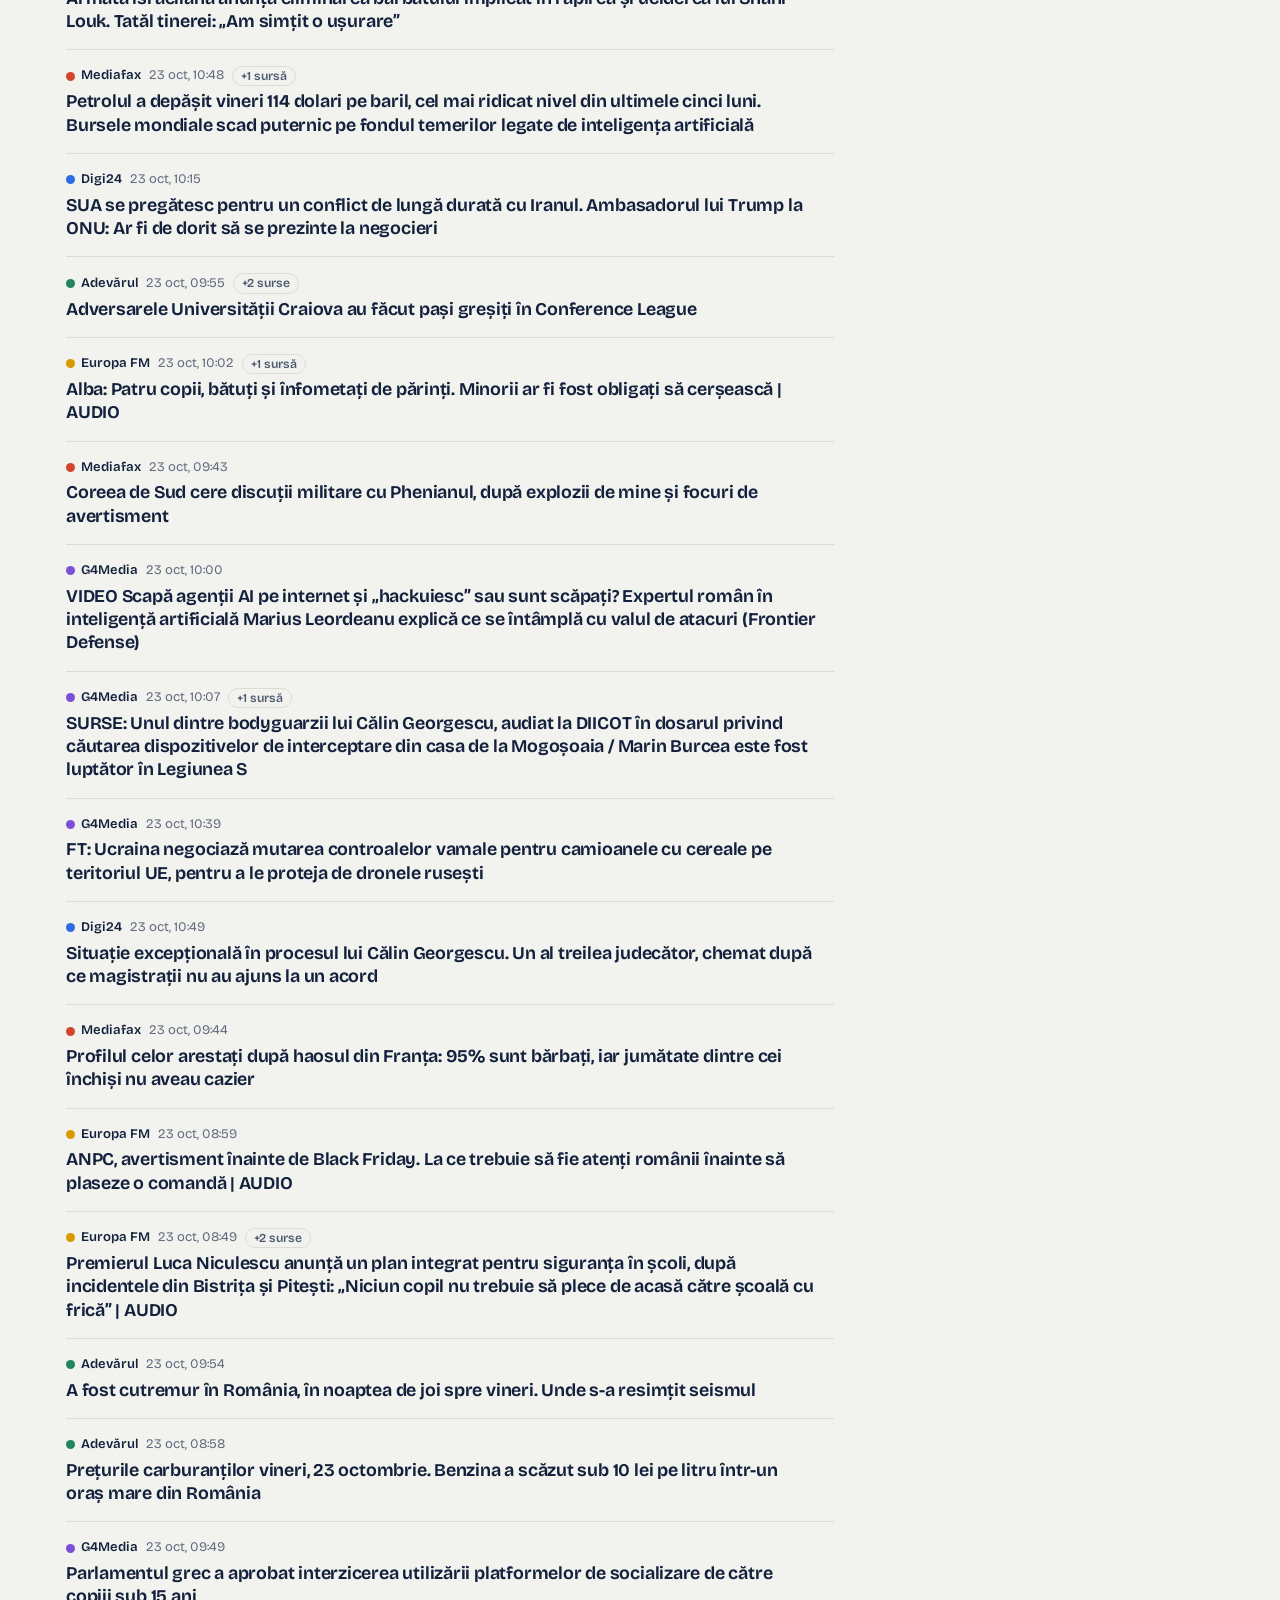
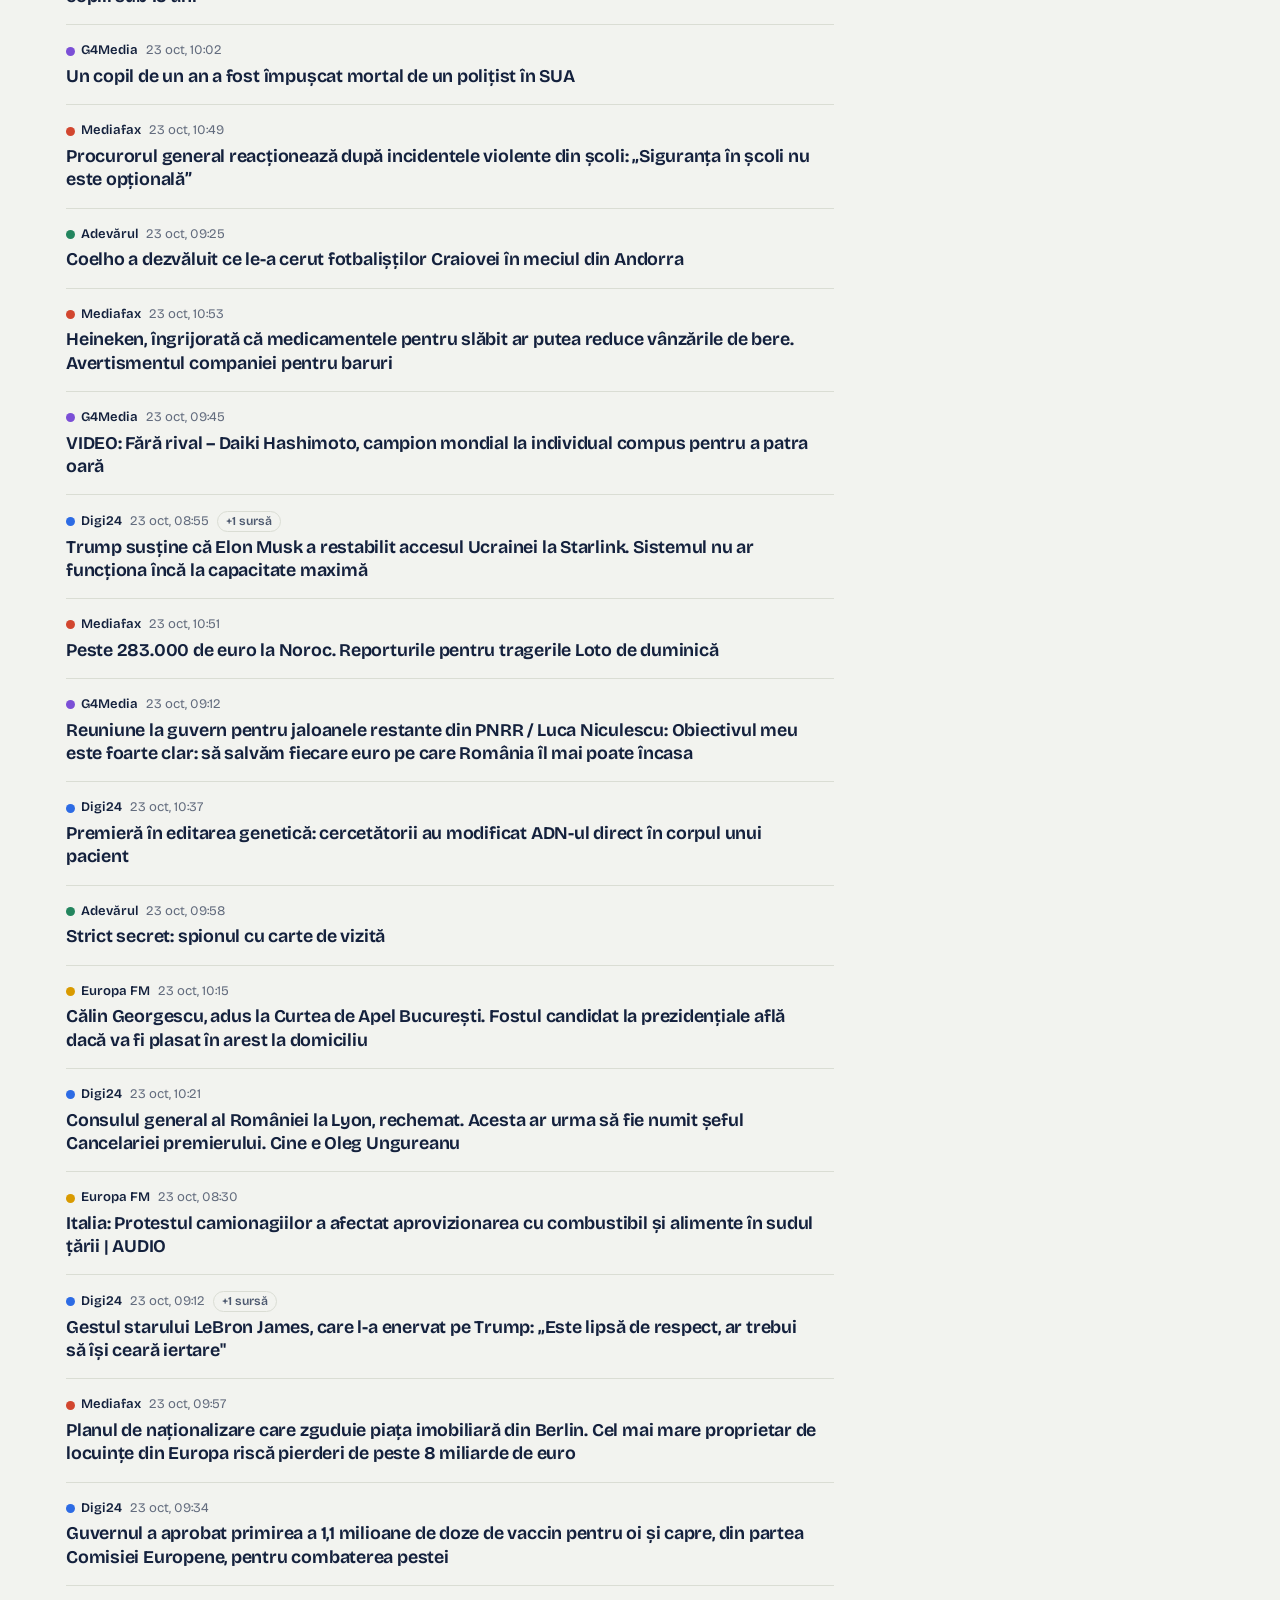
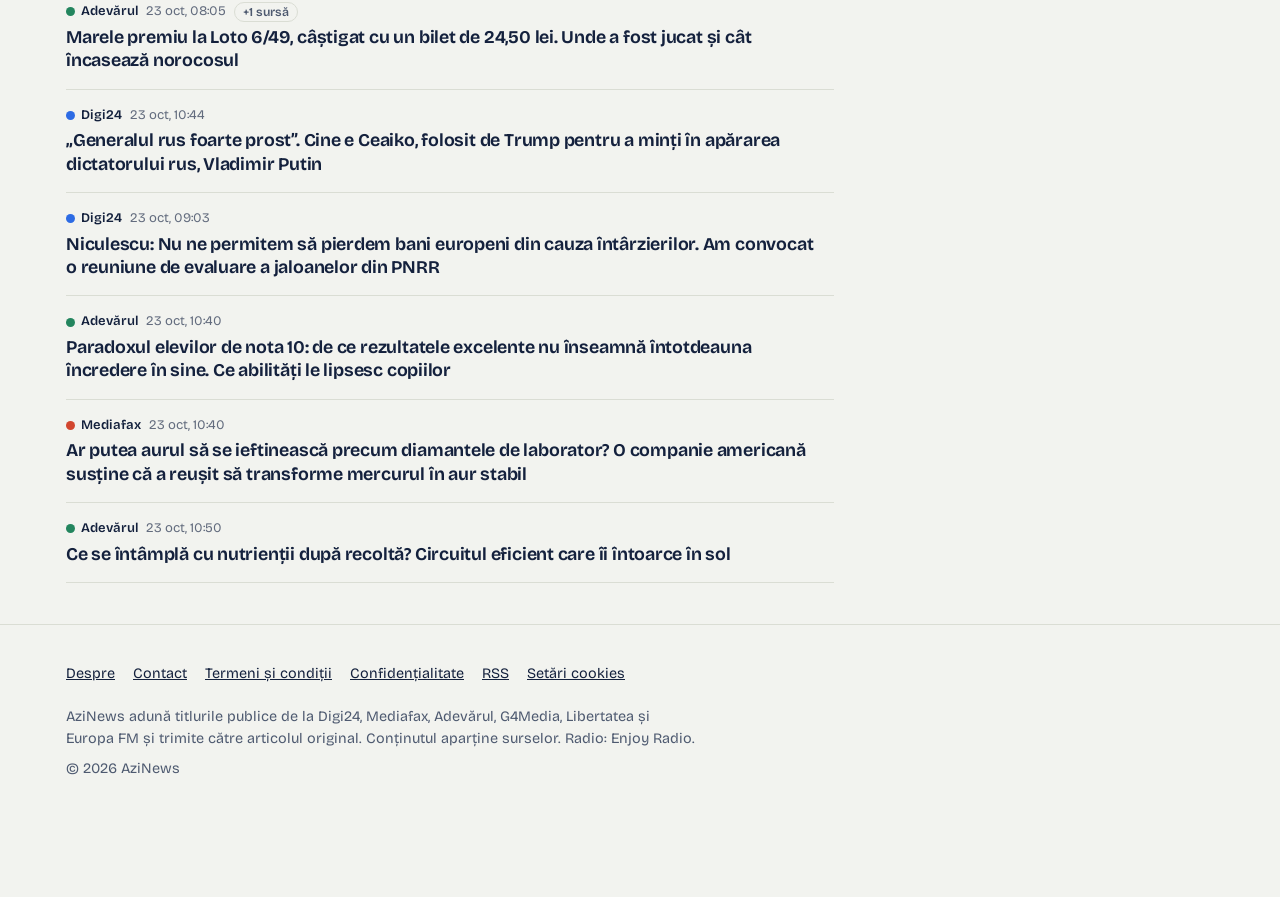
==== commit 68213a2d: "Asistentul AI refăcut: panou de jos pe mobil, fără zoom pe iPhone, mai prietenos - mobil: panou care" ====
--- a/index.html
+++ b/index.html
@@ -414,9 +414,6 @@
         .consent .btn { background: var(--azi); color: var(--azi-ink); border-color: var(--azi); }
         .consent .btn.ghost { background: transparent; color: var(--paper); border-color: color-mix(in srgb, var(--paper) 40%, transparent); }
 
-        /* chatbot-ul (chatbot.js) adus la paleta site-ului */
-        html body .azinews-chat-btn { background: var(--ink); box-shadow: var(--shadow); width: 56px; height: 56px; right: 16px; bottom: 16px; }
-        html body .azinews-chat-btn:hover { transform: none; box-shadow: var(--shadow); }
 
         @media (max-width: 1100px) { .spark { display: none; } }
         @media (max-width: 960px) {
@@ -1406,6 +1403,6 @@
             navigator.serviceWorker.register('sw.js').catch(() => {});
         }
     </script>
-    <script src="chatbot.js" defer></script>
+    <script src="chatbot.js?v=20261023c" defer></script>
 </body>
 </html>
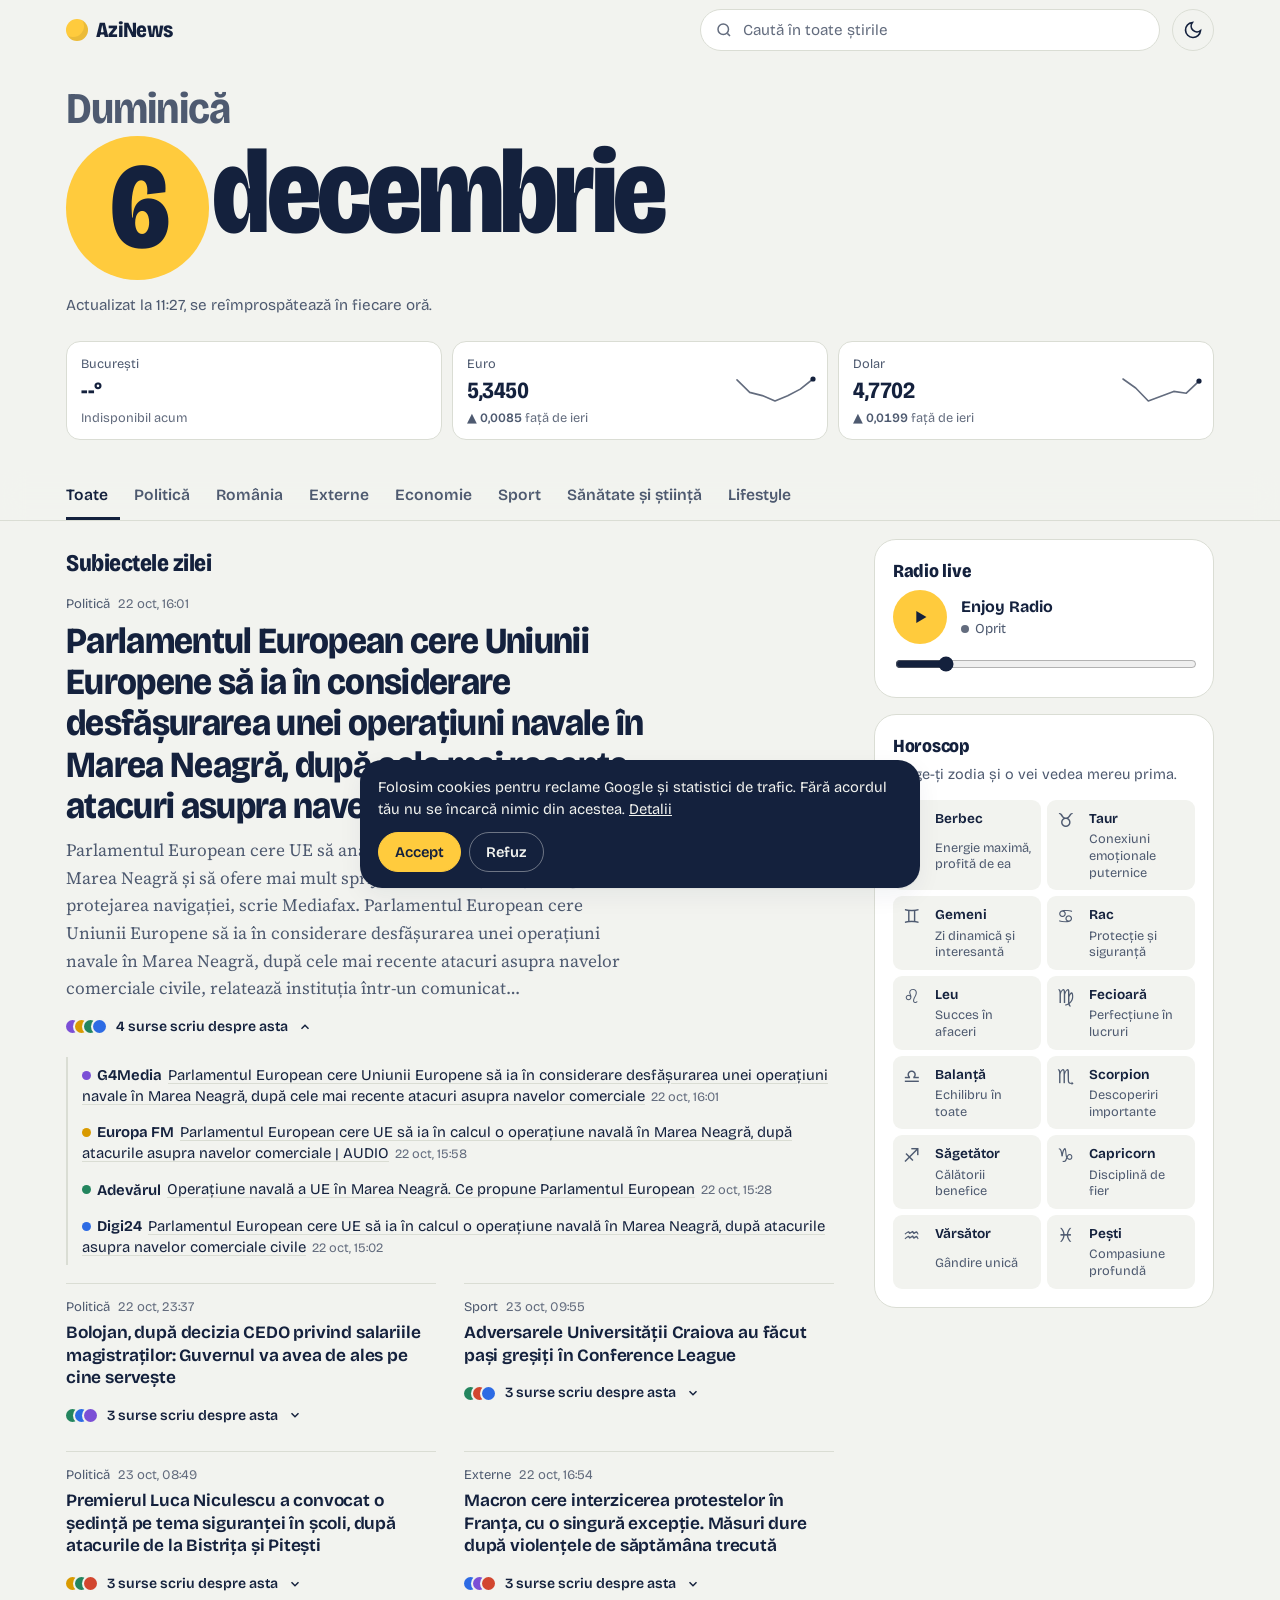
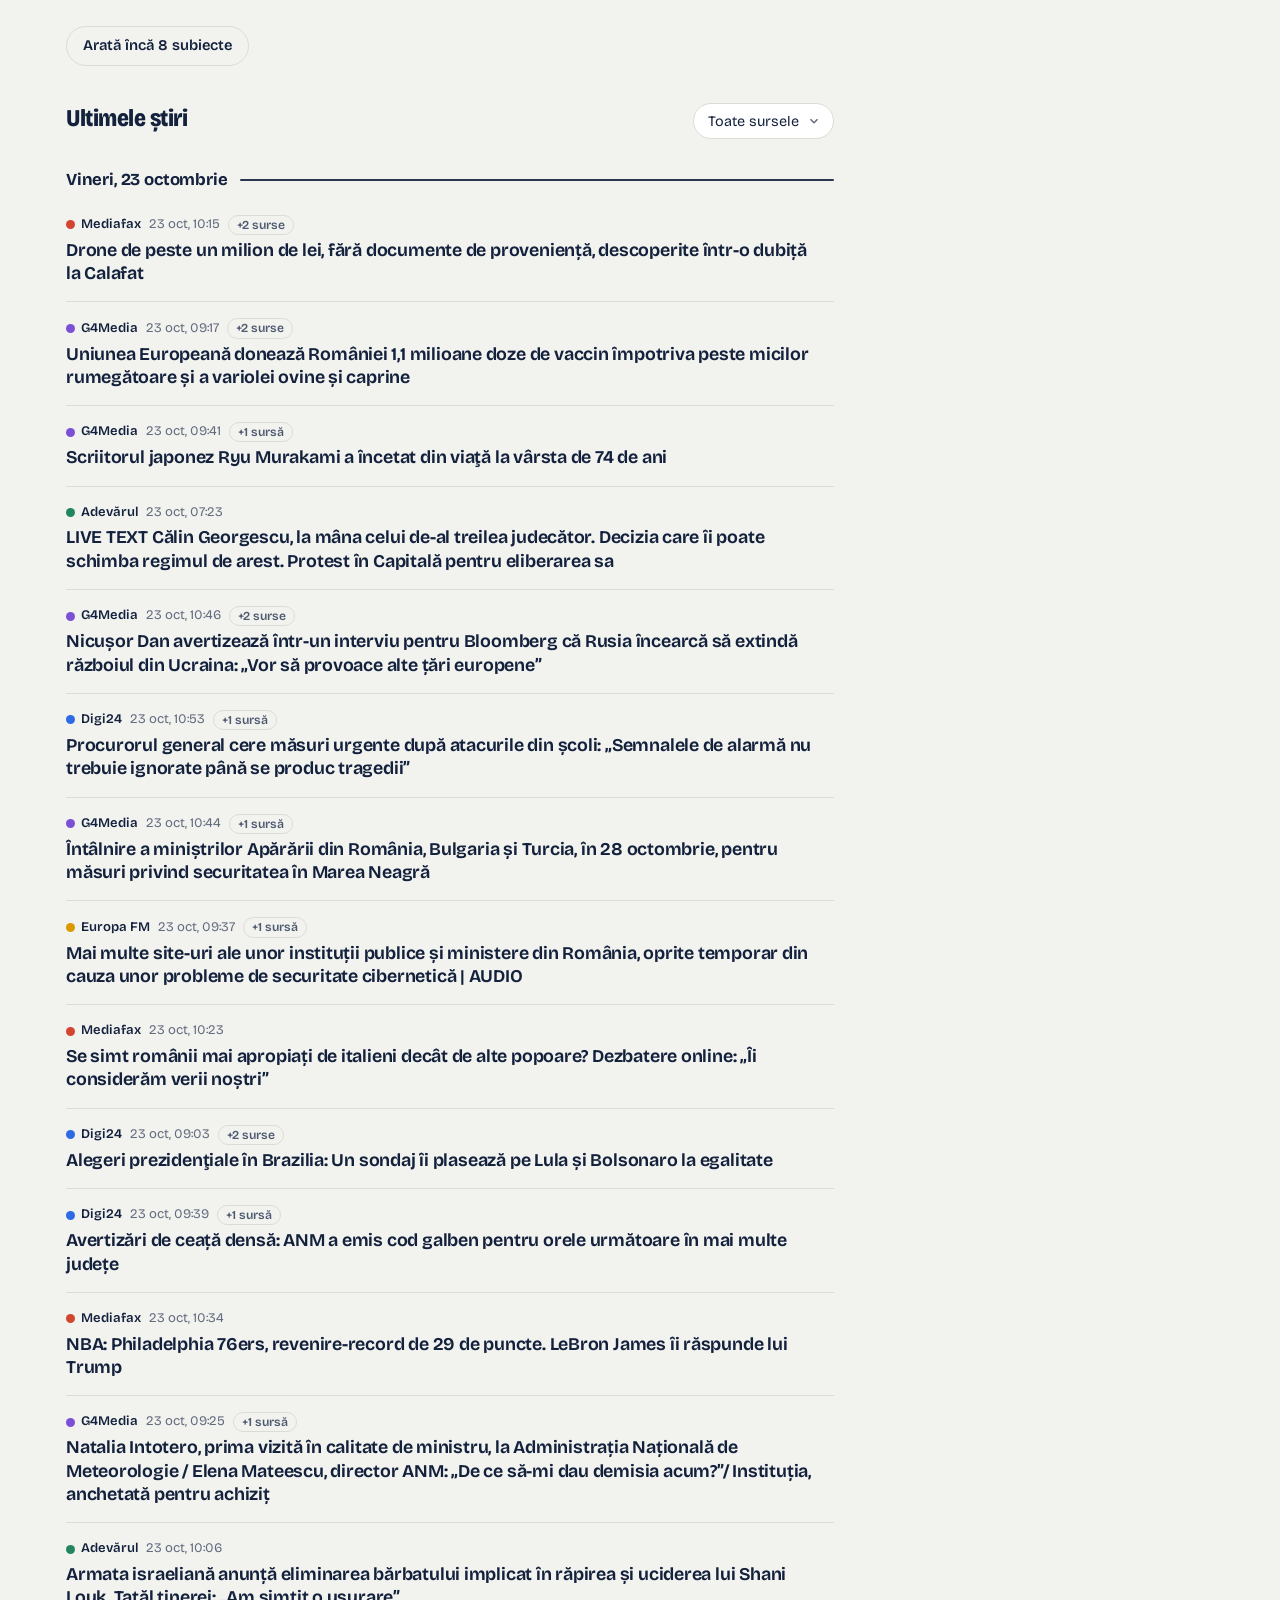
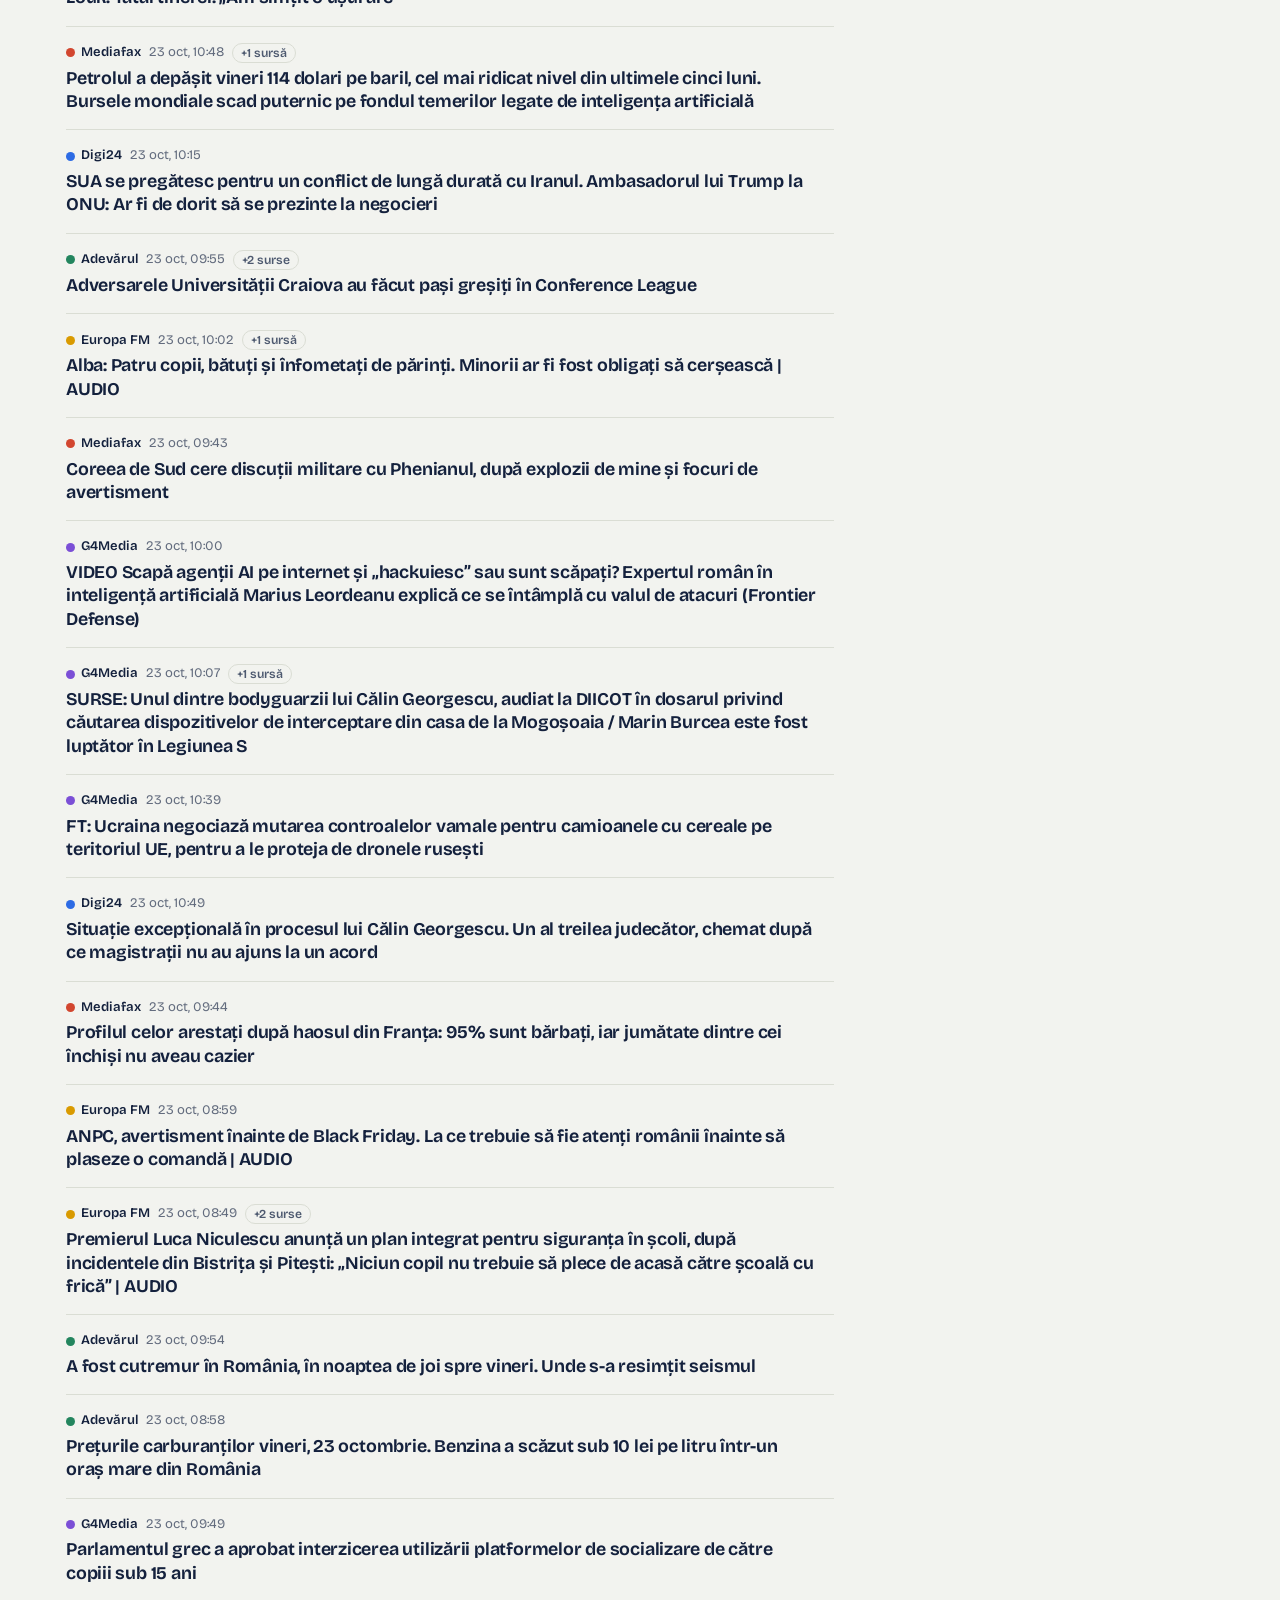
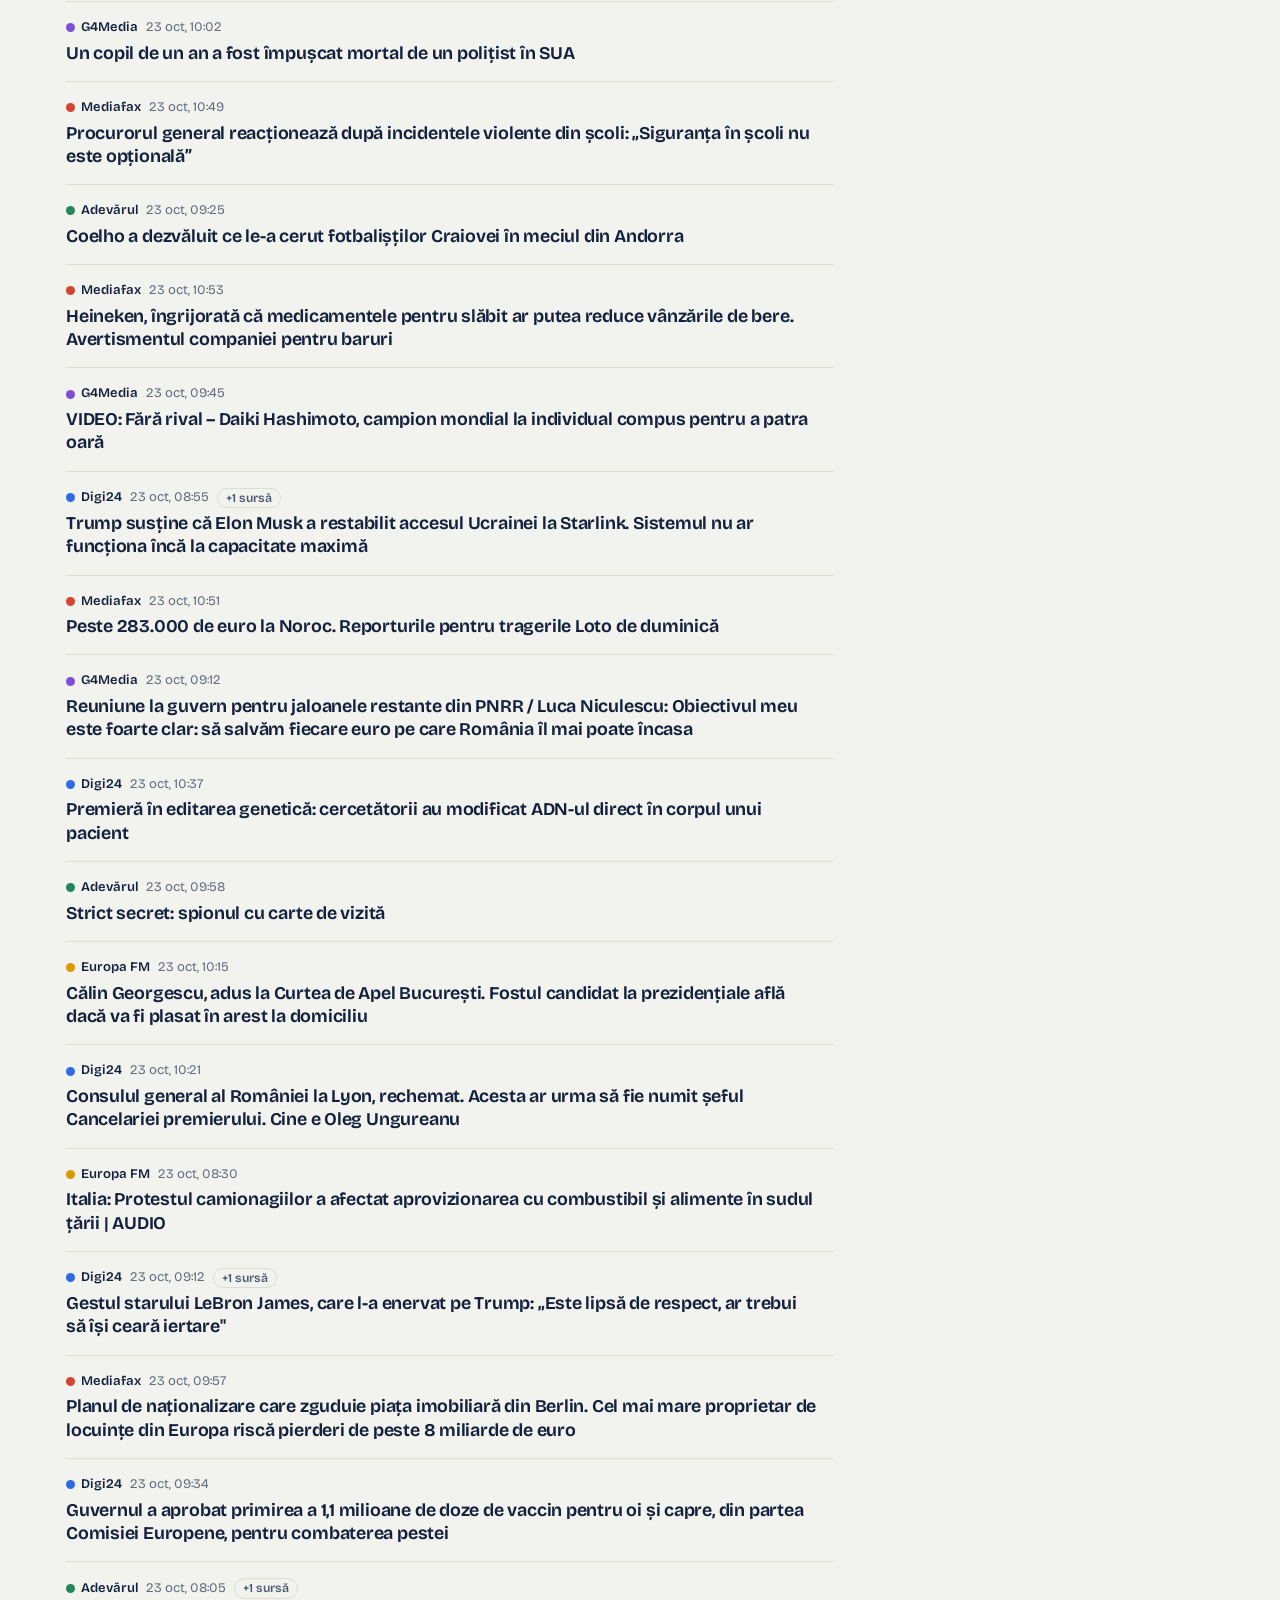
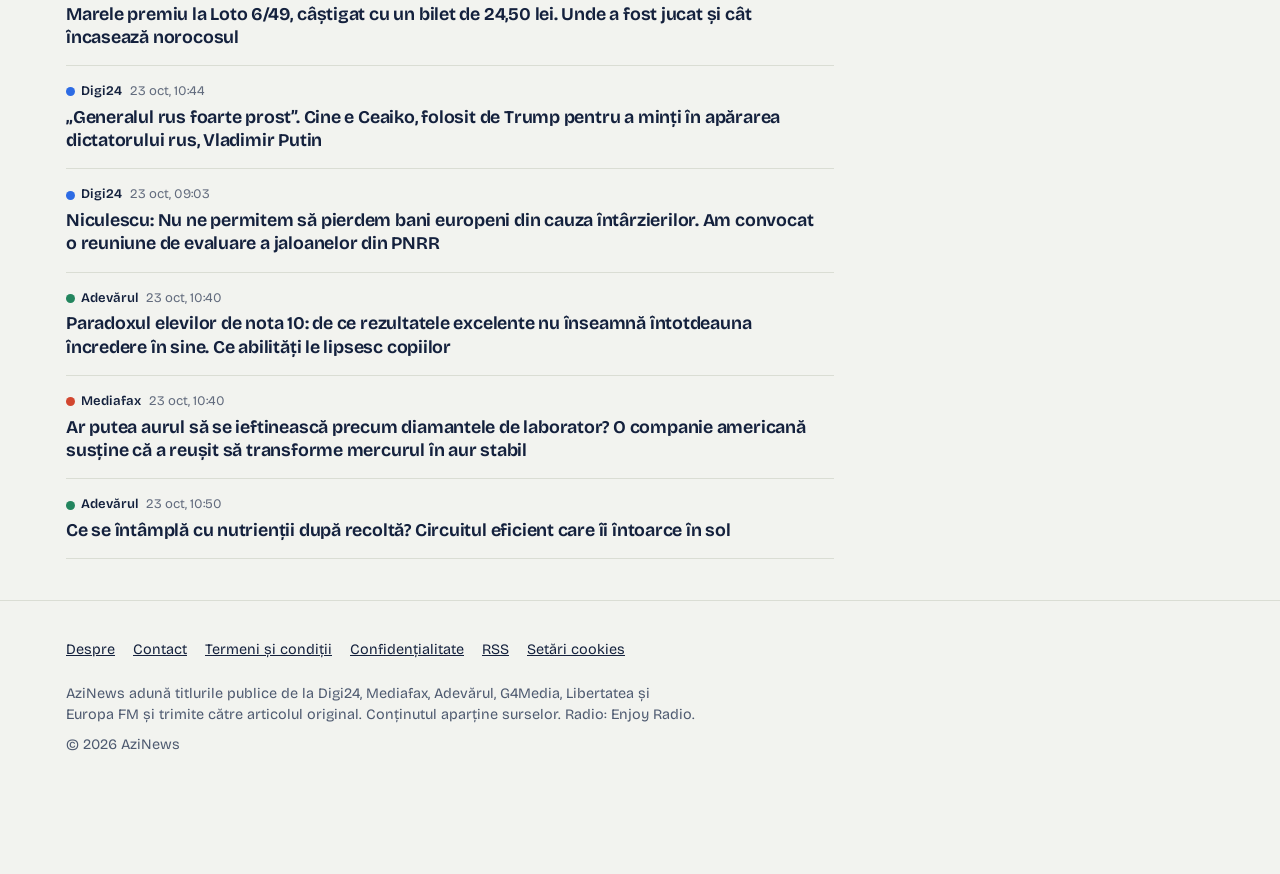
==== commit bebd38f4: "Scos textul de sub „Subiectele zilei” Co-Authored-By: Claude Opus 5.5 <noreply@anthropic.com> Claude" ====
--- a/index.html
+++ b/index.html
@@ -1052,8 +1052,7 @@
             const max = topExpanded ? 13 : 5;
             const [lead, ...rest] = list.slice(0, max);
             el.hidden = false;
-            el.innerHTML = `<div class="ts-head feed-head" style="display:block"><h2 id="tsTitle">Subiectele zilei${feed.cat ? ': ' + esc(CATS[feed.cat]) : ''}</h2>
-                    <p>Știrile despre care scriu cele mai multe surse, în ultimele 36 de ore.</p></div>
+            el.innerHTML = `<div class="ts-head feed-head" style="display:block"><h2 id="tsTitle">Subiectele zilei${feed.cat ? ': ' + esc(CATS[feed.cat]) : ''}</h2></div>
                 ${leadStoryHtml(lead)}
                 ${rest.length ? `<div class="ts-grid">${rest.map(topStoryHtml).join('')}</div>` : ''}
                 ${list.length > max ? `<button class="btn ghost" id="tsMore" style="margin-top:6px">Arată încă ${Math.min(list.length, 13) - max} subiecte</button>` : ''}`;
@@ -1403,6 +1402,6 @@
             navigator.serviceWorker.register('sw.js').catch(() => {});
         }
     </script>
-    <script src="chatbot.js?v=20261023c" defer></script>
+    <script src="chatbot.js?v=20261023e" defer></script>
 </body>
 </html>
